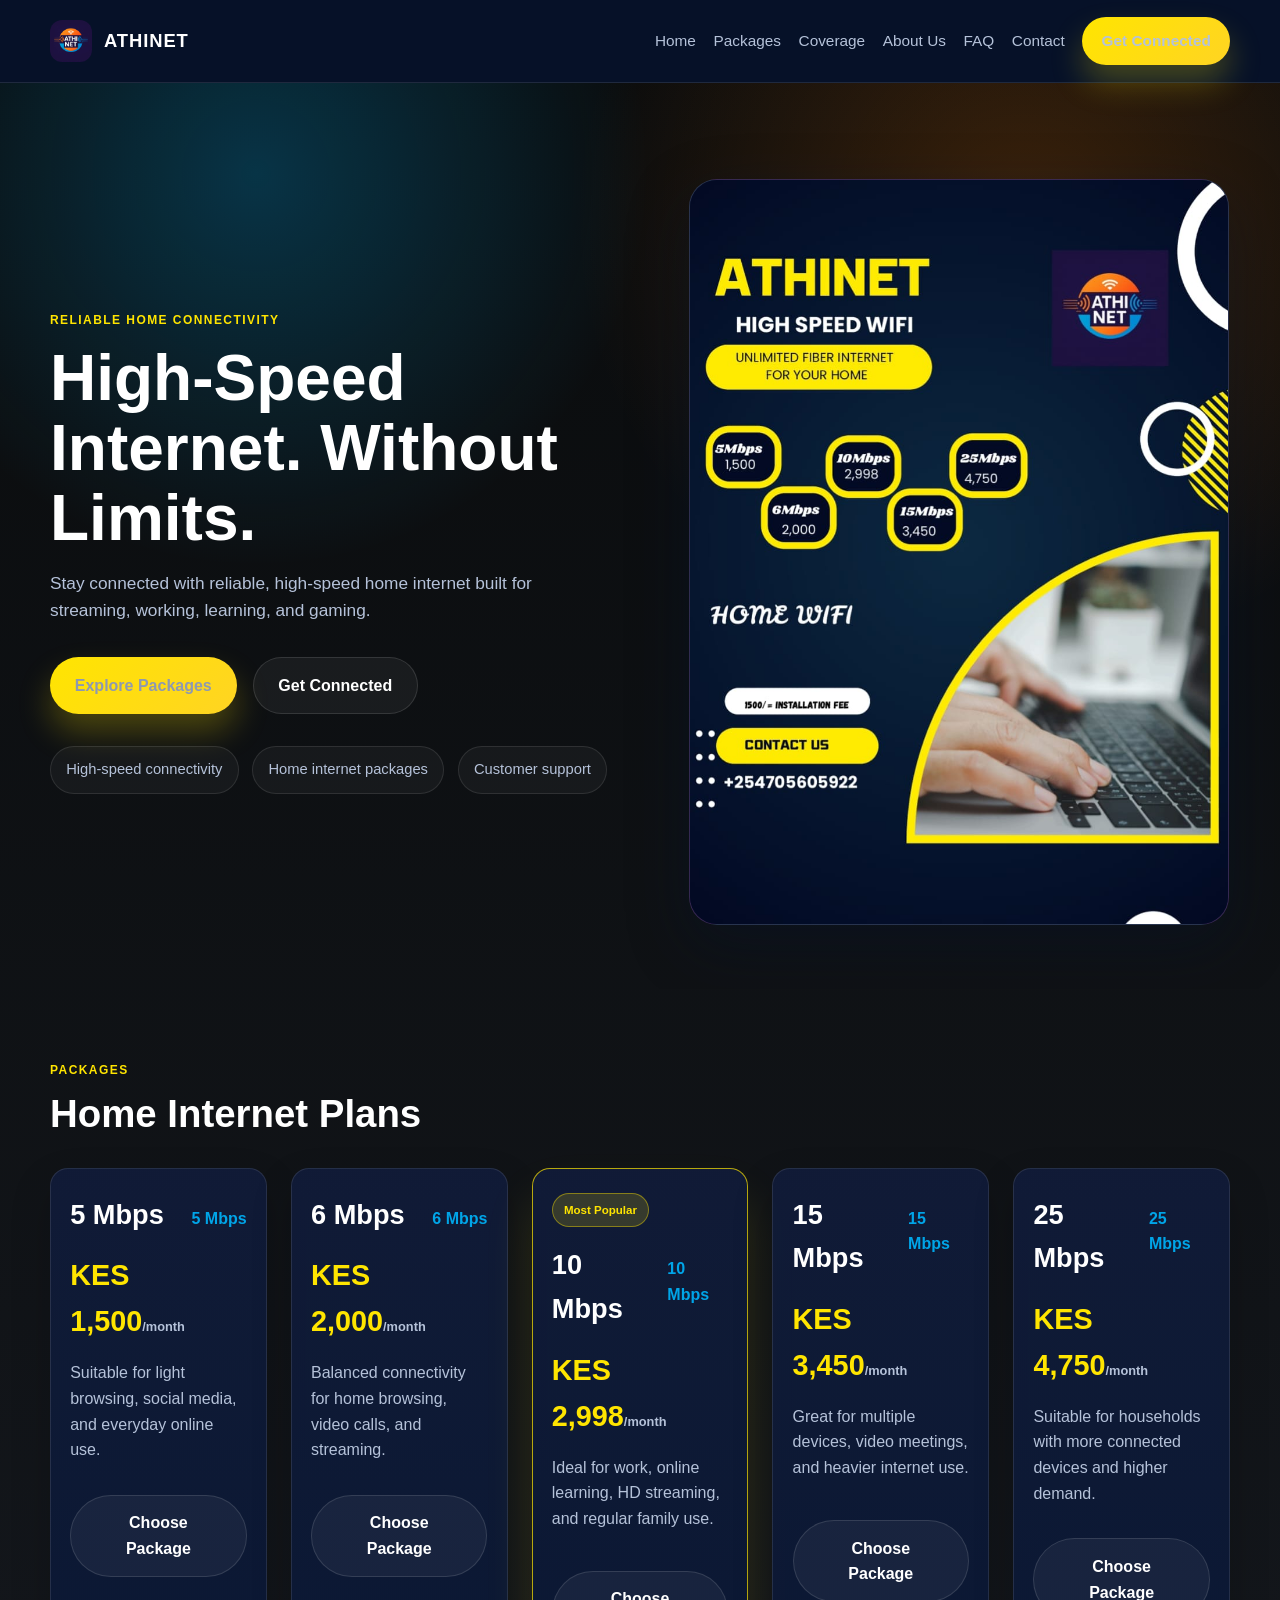
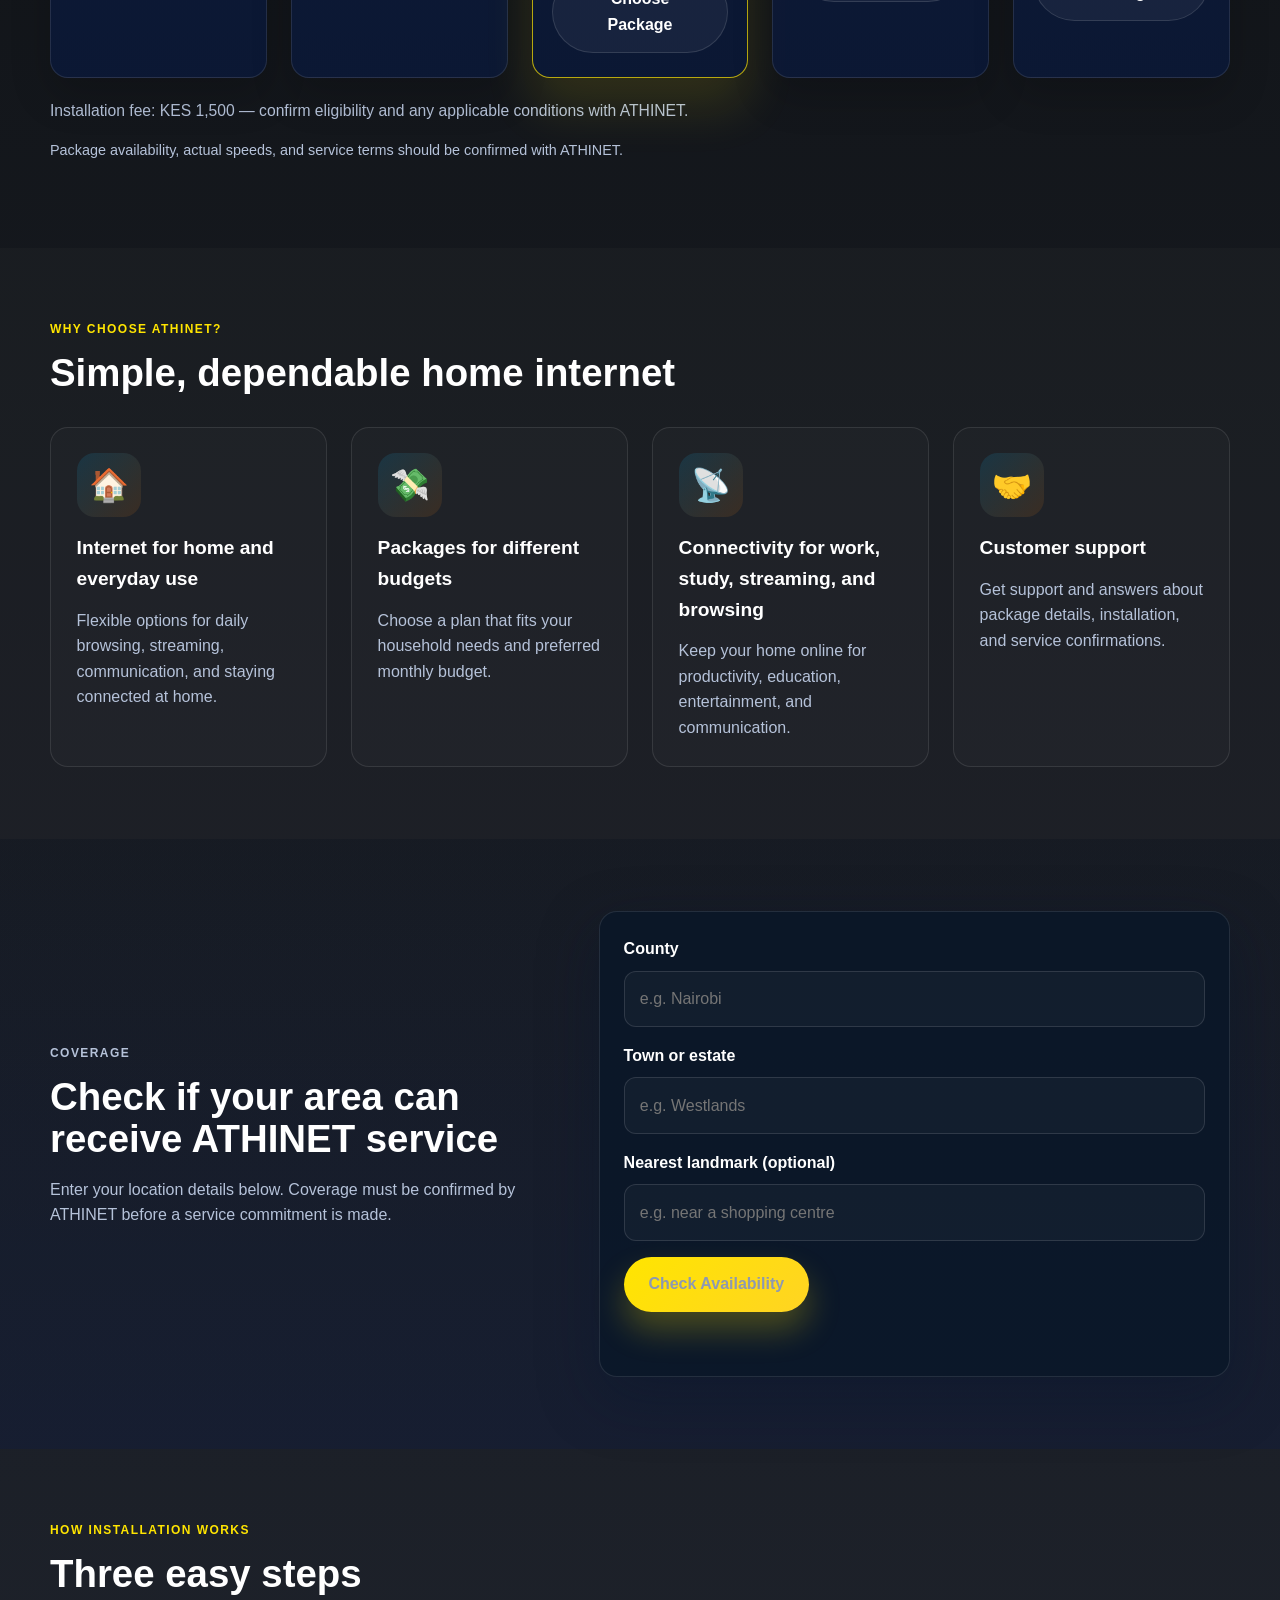
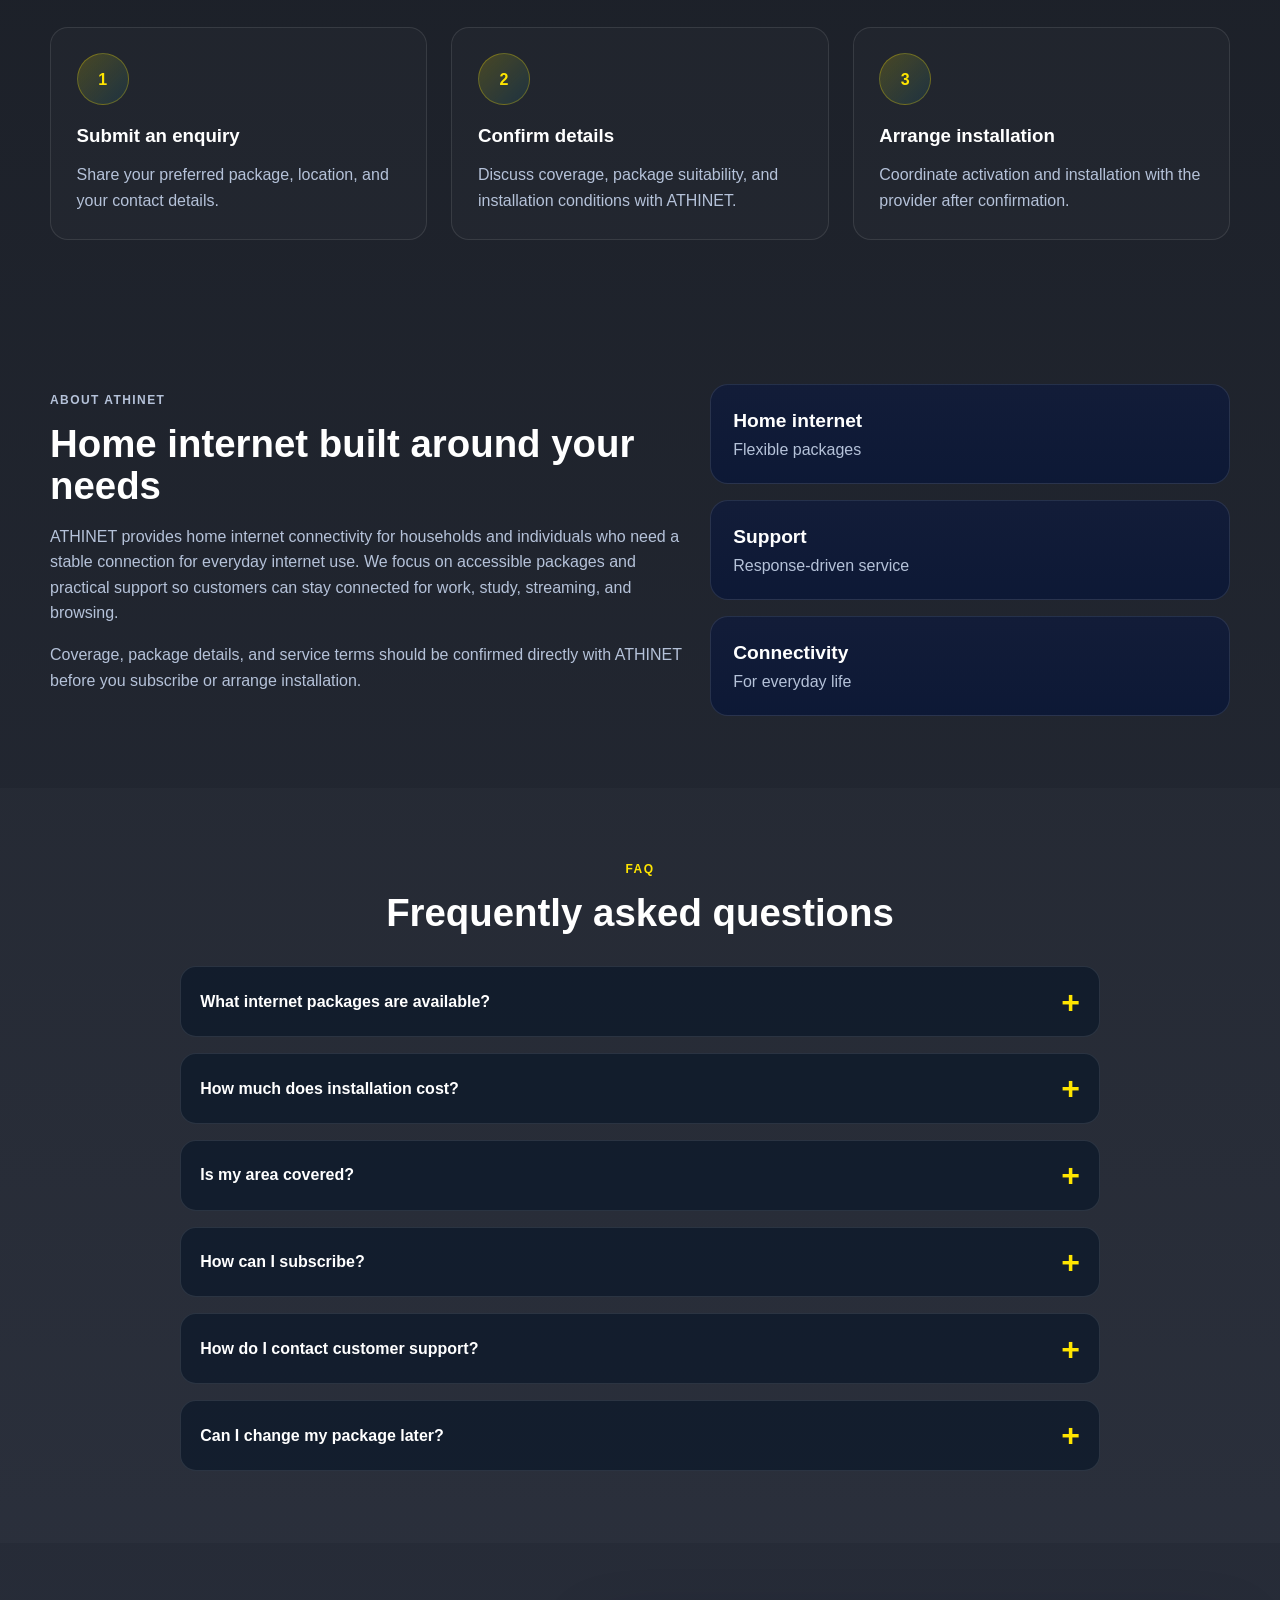
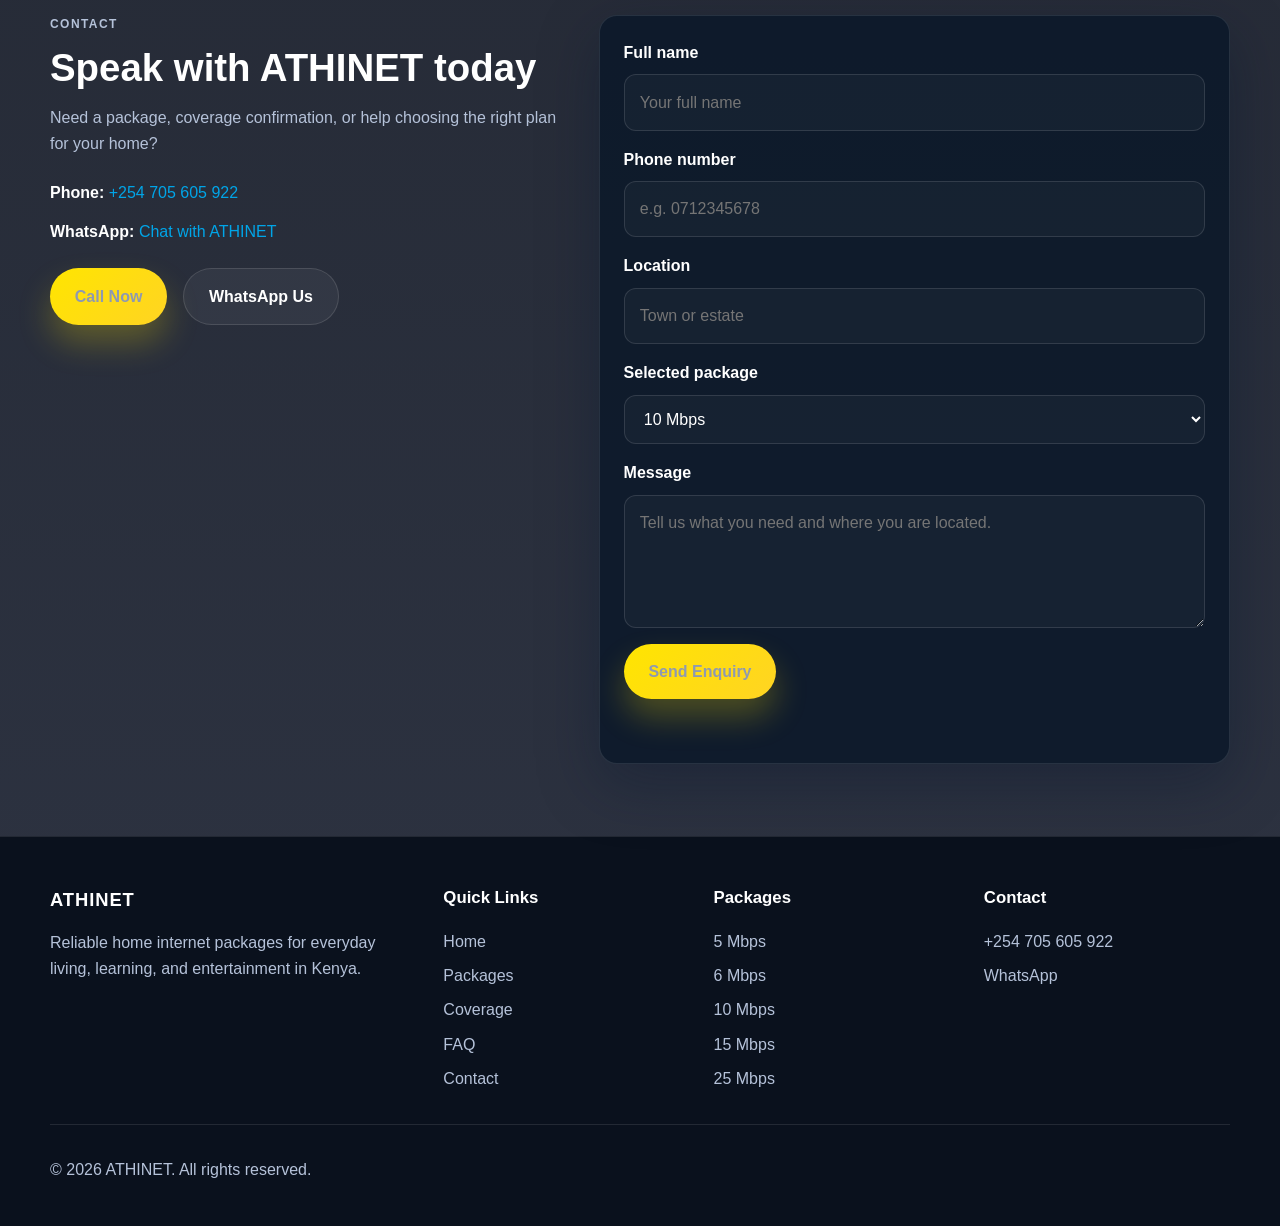
==== index.html @ 4cf87aa9 "Build ATHINET business website" ====
<!DOCTYPE html>
<html lang="en">
  <head>
    <meta charset="UTF-8" />
    <meta name="viewport" content="width=device-width, initial-scale=1.0" />
    <title>ATHINET | High-Speed Home Internet in Kenya</title>
    <meta
      name="description"
      content="ATHINET offers home internet packages in Kenya, including fast fiber and Wi‑Fi solutions for everyday browsing, work, study, streaming, and gaming."
    />
    <meta property="og:title" content="ATHINET | High-Speed Home Internet in Kenya" />
    <meta
      property="og:description"
      content="Reliable home internet packages for work, study, streaming, and everyday online life in Kenya."
    />
    <meta property="og:type" content="website" />
    <meta property="og:image" content="assets/images/athinet-advertisement.jpg" />
    <meta property="og:url" content="https://www.yourdomain.example/" />
    <link rel="icon" type="image/png" href="assets\images\Athinet.logo.jpeg" />
    <link rel="stylesheet" href="css/style.css" />
  </head>
  <body>
    <header class="site-header">
      <div class="container nav-wrapper">
        <a class="brand" href="#top" aria-label="ATHINET home">
          <img
            src="assets\images\Athinet.logo.jpeg"
            alt="ATHINET logo"
            onerror="this.style.display='none'; this.nextElementSibling.style.display='inline-block';"
          />
          <span class="brand-wordmark">ATHINET</span>
        </a>

        <button class="nav-toggle" aria-expanded="false" aria-controls="mainNav" aria-label="Open navigation menu">
          <span></span>
          <span></span>
          <span></span>
        </button>

        <nav class="main-nav" id="mainNav" aria-label="Primary navigation">
          <a href="#top">Home</a>
          <a href="#packages">Packages</a>
          <a href="#coverage">Coverage</a>
          <a href="#about">About Us</a>
          <a href="#faq">FAQ</a>
          <a href="#contact">Contact</a>
          <a class="btn btn-primary nav-cta" href="#contact">Get Connected</a>
        </nav>
      </div>
    </header>

    <main id="top">
      <section class="hero">
        <div class="container hero-grid">
          <div class="hero-copy">
            <p class="eyebrow">Reliable home connectivity</p>
            <h1>High-Speed Internet. Without Limits.</h1>
            <p class="lead">
              Stay connected with reliable, high-speed home internet built for streaming, working,
              learning, and gaming.
            </p>

            <div class="cta-row">
              <a class="btn btn-primary" href="#packages">Explore Packages</a>
              <a class="btn btn-secondary" href="#contact">Get Connected</a>
            </div>

            <ul class="hero-badges" aria-label="ATHINET benefits">
              <li>High-speed connectivity</li>
              <li>Home internet packages</li>
              <li>Customer support</li>
            </ul>
          </div>

          <div class="hero-media" aria-label="ATHINET package promotion">
            <div class="hero-visual-card">
              <img
                src="assets\images\Athinet.advert.jpeg"
                alt="ATHINET home internet promotion and package details"
                onerror="this.style.display='none'; this.parentElement.classList.add('fallback-visual');"
              />
              <div class="visual-fallback">
                <span class="mini-label">Home Internet</span>
                <h2>Affordable packages</h2>
                <div class="mini-rates">
                  <span>5 Mbps</span>
                  <span>10 Mbps</span>
                  <span>25 Mbps</span>
                </div>
              </div>
            </div>
          </div>
        </div>
      </section>

      <section class="packages" id="packages">
        <div class="container">
          <div class="section-heading">
            <p class="eyebrow">Packages</p>
            <h2>Home Internet Plans</h2>
          </div>

          <div class="package-grid" aria-label="Athinet package pricing table">
            <article class="package-card" data-package="5 Mbps" data-price="KES 1,500">
              <div class="package-top">
                <h3>5 Mbps</h3>
                <span class="speed">5 Mbps</span>
              </div>
              <div class="price">KES 1,500<span>/month</span></div>
              <p>Suitable for light browsing, social media, and everyday online use.</p>
              <button type="button" class="btn btn-package" data-package="5 Mbps" data-price="KES 1,500">Choose Package</button>
            </article>

            <article class="package-card" data-package="6 Mbps" data-price="KES 2,000">
              <div class="package-top">
                <h3>6 Mbps</h3>
                <span class="speed">6 Mbps</span>
              </div>
              <div class="price">KES 2,000<span>/month</span></div>
              <p>Balanced connectivity for home browsing, video calls, and streaming.</p>
              <button type="button" class="btn btn-package" data-package="6 Mbps" data-price="KES 2,000">Choose Package</button>
            </article>

            <article class="package-card featured" data-package="10 Mbps" data-price="KES 2,998">
              <div class="badge">Most Popular</div>
              <div class="package-top">
                <h3>10 Mbps</h3>
                <span class="speed">10 Mbps</span>
              </div>
              <div class="price">KES 2,998<span>/month</span></div>
              <p>Ideal for work, online learning, HD streaming, and regular family use.</p>
              <button type="button" class="btn btn-package" data-package="10 Mbps" data-price="KES 2,998">Choose Package</button>
            </article>

            <article class="package-card" data-package="15 Mbps" data-price="KES 3,450">
              <div class="package-top">
                <h3>15 Mbps</h3>
                <span class="speed">15 Mbps</span>
              </div>
              <div class="price">KES 3,450<span>/month</span></div>
              <p>Great for multiple devices, video meetings, and heavier internet use.</p>
              <button type="button" class="btn btn-package" data-package="15 Mbps" data-price="KES 3,450">Choose Package</button>
            </article>

            <article class="package-card" data-package="25 Mbps" data-price="KES 4,750">
              <div class="package-top">
                <h3>25 Mbps</h3>
                <span class="speed">25 Mbps</span>
              </div>
              <div class="price">KES 4,750<span>/month</span></div>
              <p>Suitable for households with more connected devices and higher demand.</p>
              <button type="button" class="btn btn-package" data-package="25 Mbps" data-price="KES 4,750">Choose Package</button>
            </article>
          </div>

          <p class="package-note">
            Installation fee: KES 1,500 — confirm eligibility and any applicable conditions with ATHINET.
          </p>
          <p class="package-note subtle">
            Package availability, actual speeds, and service terms should be confirmed with ATHINET.
          </p>
        </div>
      </section>

      <section class="features">
        <div class="container">
          <div class="section-heading">
            <p class="eyebrow">Why choose ATHINET?</p>
            <h2>Simple, dependable home internet</h2>
          </div>

          <div class="feature-grid">
            <article class="feature-card">
              <div class="feature-icon" aria-hidden="true">🏠</div>
              <h3>Internet for home and everyday use</h3>
              <p>Flexible options for daily browsing, streaming, communication, and staying connected at home.</p>
            </article>

            <article class="feature-card">
              <div class="feature-icon" aria-hidden="true">💸</div>
              <h3>Packages for different budgets</h3>
              <p>Choose a plan that fits your household needs and preferred monthly budget.</p>
            </article>

            <article class="feature-card">
              <div class="feature-icon" aria-hidden="true">📡</div>
              <h3>Connectivity for work, study, streaming, and browsing</h3>
              <p>Keep your home online for productivity, education, entertainment, and communication.</p>
            </article>

            <article class="feature-card">
              <div class="feature-icon" aria-hidden="true">🤝</div>
              <h3>Customer support</h3>
              <p>Get support and answers about package details, installation, and service confirmations.</p>
            </article>
          </div>
        </div>
      </section>

      <section class="coverage" id="coverage">
        <div class="container coverage-grid">
          <div class="coverage-copy">
            <p class="eyebrow">Coverage</p>
            <h2>Check if your area can receive ATHINET service</h2>
            <p>
              Enter your location details below. Coverage must be confirmed by ATHINET before a service
              commitment is made.
            </p>
          </div>

          <form id="coverageForm" class="coverage-form" novalidate>
            <div class="form-field">
              <label for="county">County</label>
              <input id="county" name="county" type="text" placeholder="e.g. Nairobi" required />
            </div>

            <div class="form-field">
              <label for="town">Town or estate</label>
              <input id="town" name="town" type="text" placeholder="e.g. Westlands" required />
            </div>

            <div class="form-field">
              <label for="landmark">Nearest landmark (optional)</label>
              <input id="landmark" name="landmark" type="text" placeholder="e.g. near a shopping centre" />
            </div>

            <button type="submit" class="btn btn-primary">Check Availability</button>
            <p class="form-status" id="coverageStatus" aria-live="polite"></p>
          </form>
        </div>
      </section>

      <section class="steps">
        <div class="container">
          <div class="section-heading">
            <p class="eyebrow">How installation works</p>
            <h2>Three easy steps</h2>
          </div>

          <div class="steps-grid">
            <div class="step-card">
              <span class="step-number">1</span>
              <h3>Submit an enquiry</h3>
              <p>Share your preferred package, location, and your contact details.</p>
            </div>
            <div class="step-card">
              <span class="step-number">2</span>
              <h3>Confirm details</h3>
              <p>Discuss coverage, package suitability, and installation conditions with ATHINET.</p>
            </div>
            <div class="step-card">
              <span class="step-number">3</span>
              <h3>Arrange installation</h3>
              <p>Coordinate activation and installation with the provider after confirmation.</p>
            </div>
          </div>
        </div>
      </section>

      <section class="about" id="about">
        <div class="container about-grid">
          <div class="about-copy">
            <p class="eyebrow">About ATHINET</p>
            <h2>Home internet built around your needs</h2>
            <p>
              ATHINET provides home internet connectivity for households and individuals who need a stable
              connection for everyday internet use. We focus on accessible packages and practical support
              so customers can stay connected for work, study, streaming, and browsing.
            </p>
            <p>
              Coverage, package details, and service terms should be confirmed directly with ATHINET before
              you subscribe or arrange installation.
            </p>
          </div>

          <div class="about-panel">
            <div class="mini-stat">
              <strong>Home internet</strong>
              <span>Flexible packages</span>
            </div>
            <div class="mini-stat">
              <strong>Support</strong>
              <span>Response-driven service</span>
            </div>
            <div class="mini-stat">
              <strong>Connectivity</strong>
              <span>For everyday life</span>
            </div>
          </div>
        </div>
      </section>

      <section class="faq" id="faq">
        <div class="container">
          <div class="section-heading center">
            <p class="eyebrow">FAQ</p>
            <h2>Frequently asked questions</h2>
          </div>

          <div class="faq-list" aria-label="ATHINET frequently asked questions">
            <div class="faq-item">
              <button class="faq-question" type="button" aria-expanded="false">
                <span>What internet packages are available?</span>
                <span class="faq-icon" aria-hidden="true">+</span>
              </button>
              <div class="faq-answer">
                <p>ATHINET currently advertises home internet plans including 5 Mbps, 6 Mbps, 10 Mbps, 15 Mbps, and 25 Mbps packages.</p>
              </div>
            </div>

            <div class="faq-item">
              <button class="faq-question" type="button" aria-expanded="false">
                <span>How much does installation cost?</span>
                <span class="faq-icon" aria-hidden="true">+</span>
              </button>
              <div class="faq-answer">
                <p>The current advertised installation fee is KES 1,500. Eligibility and any applicable conditions should be confirmed with ATHINET.</p>
              </div>
            </div>

            <div class="faq-item">
              <button class="faq-question" type="button" aria-expanded="false">
                <span>Is my area covered?</span>
                <span class="faq-icon" aria-hidden="true">+</span>
              </button>
              <div class="faq-answer">
                <p>Coverage depends on your location and service availability. Use the coverage form and confirm with ATHINET before subscribing.</p>
              </div>
            </div>

            <div class="faq-item">
              <button class="faq-question" type="button" aria-expanded="false">
                <span>How can I subscribe?</span>
                <span class="faq-icon" aria-hidden="true">+</span>
              </button>
              <div class="faq-answer">
                <p>Submit an enquiry through the contact form or WhatsApp, then confirm package and installation details with ATHINET.</p>
              </div>
            </div>

            <div class="faq-item">
              <button class="faq-question" type="button" aria-expanded="false">
                <span>How do I contact customer support?</span>
                <span class="faq-icon" aria-hidden="true">+</span>
              </button>
              <div class="faq-answer">
                <p>You can call or WhatsApp ATHINET on +254 705 605 922 for package and service enquiries.</p>
              </div>
            </div>

            <div class="faq-item">
              <button class="faq-question" type="button" aria-expanded="false">
                <span>Can I change my package later?</span>
                <span class="faq-icon" aria-hidden="true">+</span>
              </button>
              <div class="faq-answer">
                <p>Package change policies may vary. Please speak with ATHINET to confirm available options and service terms.</p>
              </div>
            </div>
          </div>
        </div>
      </section>

      <section class="contact" id="contact">
        <div class="container contact-grid">
          <div class="contact-info">
            <p class="eyebrow">Contact</p>
            <h2>Speak with ATHINET today</h2>
            <p>Need a package, coverage confirmation, or help choosing the right plan for your home?</p>

            <ul class="contact-list">
              <li><strong>Phone:</strong> <a href="tel:+254705605922">+254 705 605 922</a></li>
              <li><strong>WhatsApp:</strong> <a href="https://wa.me/254705605922" target="_blank" rel="noopener noreferrer">Chat with ATHINET</a></li>
            </ul>

            <div class="contact-actions">
              <a class="btn btn-primary" href="tel:+254705605922">Call Now</a>
              <a class="btn btn-secondary" href="https://wa.me/254705605922?text=Hello%20ATHINET%2C%20I%20would%20like%20to%20enquire%20about%20your%20internet%20packages." target="_blank" rel="noopener noreferrer">WhatsApp Us</a>
            </div>
          </div>

          <form id="contactForm" class="contact-form" novalidate>
            <div class="form-field">
              <label for="contactName">Full name</label>
              <input id="contactName" name="contactName" type="text" placeholder="Your full name" required />
            </div>

            <div class="form-field">
              <label for="contactPhone">Phone number</label>
              <input id="contactPhone" name="contactPhone" type="tel" placeholder="e.g. 0712345678" required />
            </div>

            <div class="form-field">
              <label for="contactLocation">Location</label>
              <input id="contactLocation" name="contactLocation" type="text" placeholder="Town or estate" required />
            </div>

            <div class="form-field">
              <label for="contactPackage">Selected package</label>
              <select id="contactPackage" name="contactPackage">
                <option value="5 Mbps">5 Mbps</option>
                <option value="6 Mbps">6 Mbps</option>
                <option value="10 Mbps" selected>10 Mbps</option>
                <option value="15 Mbps">15 Mbps</option>
                <option value="25 Mbps">25 Mbps</option>
              </select>
            </div>

            <div class="form-field">
              <label for="contactMessage">Message</label>
              <textarea id="contactMessage" name="contactMessage" rows="4" placeholder="Tell us what you need and where you are located." required></textarea>
            </div>

            <button type="submit" class="btn btn-primary">Send Enquiry</button>
            <p class="form-status" id="contactStatus" aria-live="polite"></p>
          </form>
        </div>
      </section>
    </main>

    <footer class="site-footer">
      <div class="container footer-grid">
        <div class="footer-brand">
          <a class="brand" href="#top" aria-label="ATHINET home">
            <img src="assets/images/athinet-logo.png" alt="ATHINET logo" onerror="this.style.display='none';" />
            <span class="brand-wordmark">ATHINET</span>
          </a>
          <p>Reliable home internet packages for everyday living, learning, and entertainment in Kenya.</p>
        </div>

        <div>
          <h3>Quick Links</h3>
          <ul>
            <li><a href="#top">Home</a></li>
            <li><a href="#packages">Packages</a></li>
            <li><a href="#coverage">Coverage</a></li>
            <li><a href="#faq">FAQ</a></li>
            <li><a href="#contact">Contact</a></li>
          </ul>
        </div>

        <div>
          <h3>Packages</h3>
          <ul>
            <li><a href="#packages">5 Mbps</a></li>
            <li><a href="#packages">6 Mbps</a></li>
            <li><a href="#packages">10 Mbps</a></li>
            <li><a href="#packages">15 Mbps</a></li>
            <li><a href="#packages">25 Mbps</a></li>
          </ul>
        </div>

        <div>
          <h3>Contact</h3>
          <ul>
            <li><a href="tel:+254705605922">+254 705 605 922</a></li>
            <li><a href="https://wa.me/254705605922" target="_blank" rel="noopener noreferrer">WhatsApp</a></li>
          </ul>
        </div>
      </div>

      <div class="container footer-bottom">
        <p>© <span id="year"></span> ATHINET. All rights reserved.</p>
      </div>
    </footer>

    <div class="modal-backdrop" id="packageModal" aria-hidden="true">
      <div class="modal" role="dialog" aria-modal="true" aria-labelledby="packageModalTitle">
        <button type="button" class="modal-close" aria-label="Close package enquiry">×</button>
        <h3 id="packageModalTitle">Confirm package enquiry</h3>
        <p>
          You are enquiring about <strong id="selectedPackageName">10 Mbps</strong> at
          <strong id="selectedPackagePrice">KES 2,998</strong>.
        </p>

        <form id="packageForm" novalidate>
          <div class="form-field">
            <label for="packageName">Full name</label>
            <input id="packageName" name="packageName" type="text" placeholder="Your full name" required />
          </div>

          <div class="form-field">
            <label for="packagePhone">Phone number</label>
            <input id="packagePhone" name="packagePhone" type="tel" placeholder="0712345678" required />
          </div>

          <div class="form-field">
            <label for="packageLocation">Location</label>
            <input id="packageLocation" name="packageLocation" type="text" placeholder="Town or estate" required />
          </div>

          <button type="submit" class="btn btn-primary">Send on WhatsApp</button>
          <p class="form-status" id="packageStatus" aria-live="polite"></p>
        </form>
      </div>
    </div>

    <script src="js/script.js"></script>
  </body>
</html>
---- css/style.css ----
:root {
  --navy: #8e99b1;
  --purple: #a099b0;
  --yellow: #ffe500;
  --orange: #ff7900;
  --cyan: #00a5e8;
  --white: #ffffff;
  --text: #e7edf9;
  --muted: #b5c2d9;
  --surface: #7b8394;
  --surface-alt: #b8bfca;
  --border: rgba(255, 255, 255, 0.1);
  --shadow: 0 20px 60px rgba(6, 19, 45, 0.35);
  --radius: 18px;
  --container: 1180px;
  --transition: 0.25s ease;
}

* {
  box-sizing: border-box;
}

html {
  scroll-behavior: smooth;
}

body {
  margin: 0;
  font-family: Inter, "Segoe UI", Roboto, Helvetica, Arial, sans-serif;
  background: linear-gradient(180deg,   #090b0c 0%, #2e3443 100%);
  color: var(--text);
  line-height: 1.6;
}

a {
  color: inherit;
  text-decoration: none;
}

img {
  max-width: 100%;
  display: block;
}

button,
input,
textarea,
select {
  font: inherit;
}

button {
  cursor: pointer;
}

.container {
  width: min(var(--container), calc(100% - 2rem));
  margin: 0 auto;
}

.site-header {
  position: sticky;
  top: 0;
  z-index: 20;
  background: rgba(6, 19, 45, 0.88);
  backdrop-filter: blur(12px);
  border-bottom: 1px solid var(--border);
}

.nav-wrapper {
  display: flex;
  align-items: center;
  justify-content: space-between;
  min-height: 82px;
  gap: 1.25rem;
}

.brand {
  display: inline-flex;
  align-items: center;
  gap: 12px;
  font-weight: 800;
  font-size: 1.15rem;
  letter-spacing: 0.05em;
}

.brand img {
  width: 42px;
  height: 42px;
  border-radius: 12px;
  object-fit: cover;
  background: rgba(255, 255, 255, 0.05);
}

.brand-wordmark {
  display: inline-block;
  color: var(--white);
}

.main-nav {
  display: flex;
  align-items: center;
  gap: 1.1rem;
}

.main-nav a {
  color: var(--muted);
  font-size: 0.96rem;
  transition: color var(--transition);
}

.main-nav a:hover,
.main-nav a:focus-visible {
  color: var(--white);
}

.nav-toggle {
  display: none;
  width: 48px;
  height: 48px;
  background: transparent;
  border: 1px solid var(--border);
  border-radius: 12px;
  padding: 10px 12px;
}

.nav-toggle span {
  display: block;
  width: 100%;
  height: 2px;
  background: var(--white);
  border-radius: 999px;
  margin: 6px 0;
  transition: transform var(--transition), opacity var(--transition);
}

.btn {
  display: inline-flex;
  align-items: center;
  justify-content: center;
  border: none;
  border-radius: 999px;
  padding: 0.92rem 1.55rem;
  font-weight: 700;
  transition: transform var(--transition), box-shadow var(--transition), filter var(--transition);
  text-align: center;
}

.btn:hover,
.btn:focus-visible {
  transform: translateY(-1px);
  filter: brightness(1.03);
}

.btn-primary {
  background: linear-gradient(135deg, var(--yellow), #ffd423);
  color: var(--navy);
  box-shadow: 0 18px 32px rgba(255, 229, 0, 0.25);
}

.btn-secondary {
  background: rgba(255, 255, 255, 0.05);
  color: var(--white);
  border: 1px solid rgba(255, 255, 255, 0.12);
}

.nav-cta {
  padding: 0.75rem 1.2rem;
}

.hero {
  position: relative;
  padding: 6rem 0 4rem;
  overflow: hidden;
}

.hero::before {
  content: "";
  position: absolute;
  inset: 0;
  background:
    radial-gradient(circle at 20% 10%, rgba(0, 165, 232, 0.26), transparent 30%),
    radial-gradient(circle at 80% 15%, rgba(255, 121, 0, 0.2), transparent 35%);
  pointer-events: none;
}

.hero-grid,
.coverage-grid,
.about-grid,
.contact-grid,
.footer-grid {
  position: relative;
  z-index: 1;
}

.hero-grid {
  display: grid;
  grid-template-columns: 1.05fr 0.95fr;
  align-items: center;
  gap: 2.5rem;
}

.eyebrow {
  margin: 0 0 0.8rem;
  text-transform: uppercase;
  letter-spacing: 0.12em;
  font-size: 0.75rem;
  font-weight: 700;
  color: var(--yellow);
}

.hero h1,
.section-heading h2,
.coverage-copy h2,
.about-copy h2,
.contact-info h2 {
  margin: 0;
  color: var(--white);
  line-height: 1.1;
}

.hero h1 {
  font-size: clamp(2.5rem, 5vw, 5rem);
  max-width: 620px;
}

.lead {
  margin-top: 1rem;
  max-width: 560px;
  font-size: 1.08rem;
  color: var(--muted);
}

.cta-row {
  display: flex;
  flex-wrap: wrap;
  gap: 1rem;
  margin-top: 2rem;
}

.hero-badges {
  list-style: none;
  padding: 0;
  margin: 2rem 0 0;
  display: flex;
  flex-wrap: wrap;
  gap: 0.85rem;
}

.hero-badges li {
  background: rgba(255, 255, 255, 0.04);
  border: 1px solid var(--border);
  border-radius: 999px;
  padding: 0.7rem 0.95rem;
  color: var(--muted);
  font-size: 0.92rem;
}

.hero-media {
  display: flex;
  justify-content: center;
}

.hero-visual-card {
  position: relative;
  width: min(100%, 540px);
  min-height: 430px;
  background: linear-gradient(180deg, rgba(17, 31, 64, 0.88), rgba(33, 16, 68, 0.88));
  border: 1px solid var(--border);
  border-radius: 28px;
  overflow: hidden;
  box-shadow: var(--shadow);
}

.hero-visual-card img {
  width: 100%;
  height: 100%;
  object-fit: cover;
}

.visual-fallback {
  display: none;
  position: absolute;
  inset: 0;
  background: linear-gradient(135deg, rgba(6, 19, 45, 0.1), rgba(0, 165, 232, 0.15));
  padding: 2rem;
  justify-content: flex-end;
  flex-direction: column;
}

.fallback-visual .visual-fallback {
  display: flex;
}

.mini-label {
  display: inline-flex;
  width: fit-content;
  border-radius: 999px;
  background: rgba(255, 229, 0, 0.16);
  border: 1px solid rgba(255, 229, 0, 0.28);
  color: var(--yellow);
  padding: 0.42rem 0.7rem;
  letter-spacing: 0.08em;
  text-transform: uppercase;
  font-size: 0.7rem;
  font-weight: 700;
}

.visual-fallback h2 {
  margin: 0.6rem 0 1rem;
  font-size: clamp(1.8rem, 3vw, 3rem);
}

.mini-rates {
  display: flex;
  flex-wrap: wrap;
  gap: 0.65rem;
}

.mini-rates span {
  display: inline-flex;
  background: rgba(255, 255, 255, 0.08);
  border: 1px solid rgba(255, 255, 255, 0.1);
  padding: 0.5rem 0.75rem;
  border-radius: 999px;
}

section {
  padding: 4.5rem 0;
}

.section-heading {
  margin-bottom: 2rem;
}

.section-heading.center {
  text-align: center;
}

.section-heading h2,
.coverage-copy h2,
.about-copy h2,
.contact-info h2 {
  font-size: clamp(2rem, 3vw, 3rem);
}

.package-grid,
.feature-grid,
.steps-grid,
.footer-grid {
  display: grid;
  gap: 1.5rem;
}

.package-grid {
  grid-template-columns: repeat(5, minmax(180px, 1fr));
}

.package-card {
  position: relative;
  background: linear-gradient(180deg, rgba(17, 28, 58, 0.9), rgba(11, 24, 55, 0.9));
  border: 1px solid var(--border);
  border-radius: var(--radius);
  padding: 1.5rem 1.2rem;
  box-shadow: 0 18px 40px rgba(0, 0, 0, 0.18);
  transition: transform var(--transition), border-color var(--transition), box-shadow var(--transition);
}

.package-card:hover,
.package-card:focus-within {
  transform: translateY(-4px);
  border-color: rgba(255, 229, 0, 0.4);
}

.package-card.featured {
  border-color: rgba(255, 229, 0, 0.7);
  box-shadow: 0 30px 50px rgba(255, 229, 0, 0.12);
}

.badge {
  display: inline-flex;
  align-items: center;
  padding: 0.45rem 0.7rem;
  border-radius: 999px;
  background: rgba(255, 229, 0, 0.16);
  border: 1px solid rgba(255, 229, 0, 0.4);
  color: var(--yellow);
  font-size: 0.72rem;
  font-weight: 700;
  margin-bottom: 1rem;
}

.package-top {
  display: flex;
  align-items: baseline;
  justify-content: space-between;
  gap: 0.75rem;
}

.package-card h3 {
  margin: 0;
  font-size: 1.7rem;
  color: var(--white);
}

.speed {
  color: var(--cyan);
  font-weight: 700;
}

.price {
  font-size: clamp(1.8rem, 2vw, 2.2rem);
  font-weight: 800;
  color: var(--yellow);
  margin: 1rem 0 0.75rem;
}

.price span {
  font-size: 0.8rem;
  font-weight: 600;
  color: var(--muted);
}

.package-card p {
  color: var(--muted);
  min-height: 84px;
}

.btn-package {
  width: 100%;
  background: rgba(255, 255, 255, 0.05);
  color: var(--white);
  border: 1px solid rgba(255, 255, 255, 0.12);
  margin-top: 1rem;
}

.package-note {
  margin-top: 1.25rem;
  color: var(--muted);
  font-size: 0.98rem;
}

.package-note.subtle {
  margin-top: 0.6rem;
  font-size: 0.9rem;
}

.features {
  background: rgba(255, 255, 255, 0.02);
}

.feature-grid {
  grid-template-columns: repeat(4, minmax(220px, 1fr));
}

.feature-card {
  background: rgba(255, 255, 255, 0.02);
  border: 1px solid var(--border);
  border-radius: var(--radius);
  padding: 1.6rem;
  transition: border-color var(--transition), transform var(--transition);
}

.feature-card:hover {
  transform: translateY(-4px);
  border-color: rgba(0, 165, 232, 0.46);
}

.feature-icon {
  width: 64px;
  height: 64px;
  display: grid;
  place-items: center;
  border-radius: 18px;
  background: linear-gradient(135deg, rgba(0, 165, 232, 0.15), rgba(255, 121, 0, 0.12));
  font-size: 2rem;
  margin-bottom: 1rem;
}

.feature-card h3 {
  margin: 0 0 0.8rem;
  font-size: 1.2rem;
  color: var(--white);
}

.feature-card p {
  margin: 0;
  color: var(--muted);
}

.coverage {
  background: linear-gradient(180deg, rgba(6, 19, 45, 0.08), rgba(17, 28, 58, 0.5));
}

.coverage-grid {
  display: grid;
  grid-template-columns: 0.9fr 1.1fr;
  align-items: center;
  gap: 2rem;
}

.coverage-copy p {
  color: var(--muted);
  max-width: 550px;
}

.coverage-form,
.contact-form,
.modal form {
  background: rgba(9, 23, 41, 0.8);
  border: 1px solid var(--border);
  border-radius: var(--radius);
  padding: 1.5rem;
  box-shadow: var(--shadow);
}

.form-field {
  display: grid;
  gap: 0.55rem;
  margin-bottom: 1rem;
}

.form-field label {
  font-weight: 600;
  color: var(--white);
}

.form-field input,
.form-field textarea,
.form-field select {
  width: 100%;
  border: 1px solid rgba(255, 255, 255, 0.12);
  border-radius: 12px;
  background: rgba(255, 255, 255, 0.03);
  color: var(--white);
  padding: 0.9rem 0.95rem;
  transition: border-color var(--transition), box-shadow var(--transition);
}

.form-field textarea {
  resize: vertical;
  min-height: 120px;
}

.form-field input:focus,
.form-field textarea:focus,
.form-field select:focus {
  outline: none;
  border-color: rgba(255, 229, 0, 0.8);
  box-shadow: 0 0 0 4px rgba(255, 229, 0, 0.12);
}

.form-status {
  min-height: 24px;
  margin: 1rem 0 0;
  font-size: 0.96rem;
  color: var(--muted);
}

.form-status.error {
  color: #ff8f8f;
}

.form-status.success {
  color: #7ee2b8;
}

.steps-grid {
  grid-template-columns: repeat(3, minmax(0, 1fr));
}

.step-card {
  background: rgba(255, 255, 255, 0.02);
  border: 1px solid var(--border);
  border-radius: var(--radius);
  padding: 1.6rem;
}

.step-number {
  display: inline-flex;
  width: 52px;
  height: 52px;
  align-items: center;
  justify-content: center;
  border-radius: 50%;
  background: linear-gradient(135deg, rgba(255, 229, 0, 0.18), rgba(0, 165, 232, 0.1));
  border: 1px solid rgba(255, 229, 0, 0.28);
  color: var(--yellow);
  font-weight: 800;
  margin-bottom: 1rem;
}

.step-card h3 {
  margin: 0 0 0.7rem;
  color: var(--white);
}

.step-card p {
  margin: 0;
  color: var(--muted);
}

.about-grid {
  display: grid;
  grid-template-columns: 1.1fr 0.9fr;
  gap: 1.5rem;
  align-items: center;
}

.about-copy p {
  color: var(--muted);
}

.about-panel {
  display: grid;
  gap: 1rem;
}

.mini-stat {
  background: linear-gradient(180deg, rgba(17, 28, 58, 0.9), rgba(11, 24, 55, 0.9));
  border: 1px solid var(--border);
  border-radius: var(--radius);
  padding: 1.3rem 1.4rem;
}

.mini-stat strong {
  display: block;
  font-size: 1.2rem;
  color: var(--white);
}

.mini-stat span {
  color: var(--muted);
}

.faq {
  background: rgba(255, 255, 255, 0.02);
}

.faq-list {
  max-width: 920px;
  margin: 0 auto;
  display: grid;
  gap: 1rem;
}

.faq-item {
  border: 1px solid var(--border);
  border-radius: 16px;
  background: rgba(9, 23, 41, 0.68);
  overflow: hidden;
}

.faq-question {
  width: 100%;
  display: flex;
  justify-content: space-between;
  align-items: center;
  gap: 1rem;
  background: transparent;
  border: none;
  color: var(--white);
  font-weight: 700;
  padding: 1.15rem 1.2rem;
  text-align: left;
}

.faq-question span:first-child {
  flex: 1;
}

.faq-icon {
  font-size: 2rem;
  color: var(--yellow);
  line-height: 1;
}

.faq-answer {
  max-height: 0;
  overflow: hidden;
  transition: max-height 0.3s ease;
}

.faq-answer p {
  margin: 0;
  padding: 0 1.2rem 1.2rem;
  color: var(--muted);
}

.faq-item.is-open .faq-answer {
  max-height: 220px;
}

.faq-item.is-open .faq-icon {
  transform: rotate(45deg);
}

.contact-grid {
  display: grid;
  grid-template-columns: 0.9fr 1.1fr;
  gap: 2rem;
  align-items: start;
}

.contact-info p {
  color: var(--muted);
}

.contact-list {
  list-style: none;
  padding: 0;
  margin: 1.5rem 0;
  display: grid;
  gap: 0.8rem;
  color: var(--white);
}

.contact-list a {
  color: var(--cyan);
}

.contact-actions {
  display: flex;
  flex-wrap: wrap;
  gap: 1rem;
}

.site-footer {
  border-top: 1px solid var(--border);
  background: rgba(5, 12, 24, 0.86);
  padding: 3rem 0 1.75rem;
}

.footer-grid {
  grid-template-columns: 1.2fr 0.8fr 0.8fr 0.8fr;
  gap: 1.5rem;
  align-items: start;
}

.footer-brand p,
.site-footer li,
.site-footer a,
.site-footer p {
  color: var(--muted);
}

.site-footer h3 {
  margin-top: 0;
  color: var(--white);
  font-size: 1.05rem;
}

.site-footer ul {
  list-style: none;
  padding: 0;
  margin: 0;
  display: grid;
  gap: 0.55rem;
}

.footer-bottom {
  margin-top: 2rem;
  border-top: 1px solid var(--border);
  padding-top: 1rem;
}

.modal-backdrop {
  position: fixed;
  inset: 0;
  display: flex;
  align-items: center;
  justify-content: center;
  padding: 1rem;
  background: rgba(2, 6, 12, 0.75);
  opacity: 0;
  visibility: hidden;
  pointer-events: none;
  transition: opacity var(--transition), visibility var(--transition);
  z-index: 100;
}

.modal-backdrop.is-open {
  opacity: 1;
  visibility: visible;
  pointer-events: auto;
}

.modal {
  position: relative;
  width: min(100%, 540px);
  background: linear-gradient(180deg, #0c1a35, #0b1028);
  border: 1px solid var(--border);
  border-radius: 24px;
  box-shadow: var(--shadow);
  padding: 1.5rem;
}

.modal h3 {
  margin-top: 0;
  color: var(--white);
}

.modal p {
  color: var(--muted);
}

.modal-close {
  position: absolute;
  right: 1rem;
  top: 1rem;
  width: 36px;
  height: 36px;
  border: 1px solid var(--border);
  border-radius: 50%;
  background: transparent;
  color: var(--white);
  font-size: 1.5rem;
  line-height: 1;
}

@media (max-width: 980px) {
  .package-grid {
    grid-template-columns: repeat(2, minmax(200px, 1fr));
  }

  .feature-grid {
    grid-template-columns: repeat(2, minmax(220px, 1fr));
  }

  .hero-grid,
  .coverage-grid,
  .about-grid,
  .contact-grid,
  .footer-grid {
    grid-template-columns: 1fr;
  }

  .nav-toggle {
    display: block;
  }

  .main-nav {
    position: absolute;
    top: calc(100% + 0.6rem);
    left: 1rem;
    right: 1rem;
    display: none;
    flex-direction: column;
    align-items: flex-start;
    background: rgba(8, 19, 38, 0.96);
    border: 1px solid var(--border);
    border-radius: 16px;
    padding: 1rem;
    box-shadow: var(--shadow);
  }

  .main-nav.is-open {
    display: flex;
  }

  .main-nav a {
    width: 100%;
  }

  .nav-cta {
    width: 100%;
  }
}

@media (max-width: 640px) {
  .hero {
    padding-top: 4.5rem;
  }

  .cta-row,
  .contact-actions {
    flex-direction: column;
  }

  .cta-row .btn,
  .contact-actions .btn {
    width: 100%;
  }

  .package-grid,
  .feature-grid,
  .steps-grid {
    grid-template-columns: 1fr;
  }

  .package-card p {
    min-height: auto;
  }
}

@media (prefers-reduced-motion: reduce) {
  html {
    scroll-behavior: auto;
  }

  *, *::before, *::after {
    animation: none !important;
    transition: none !important;
  }
}
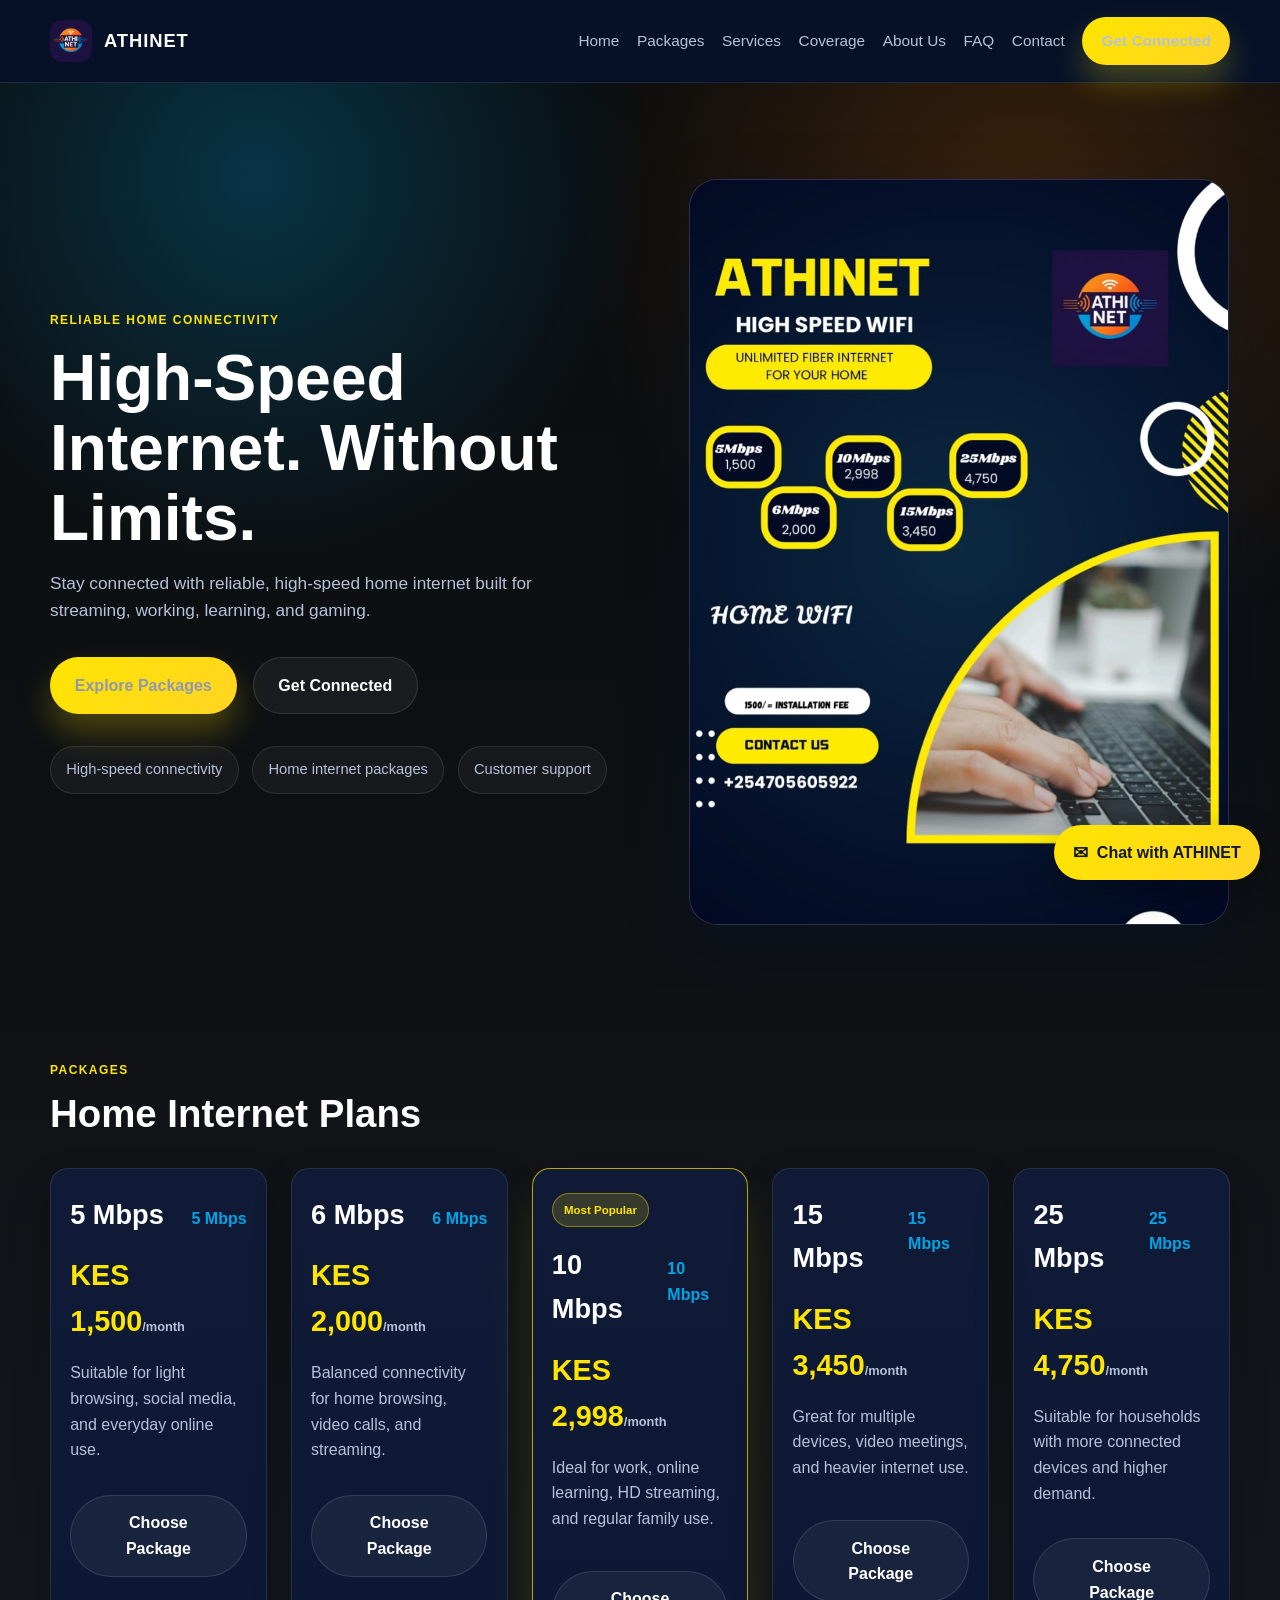
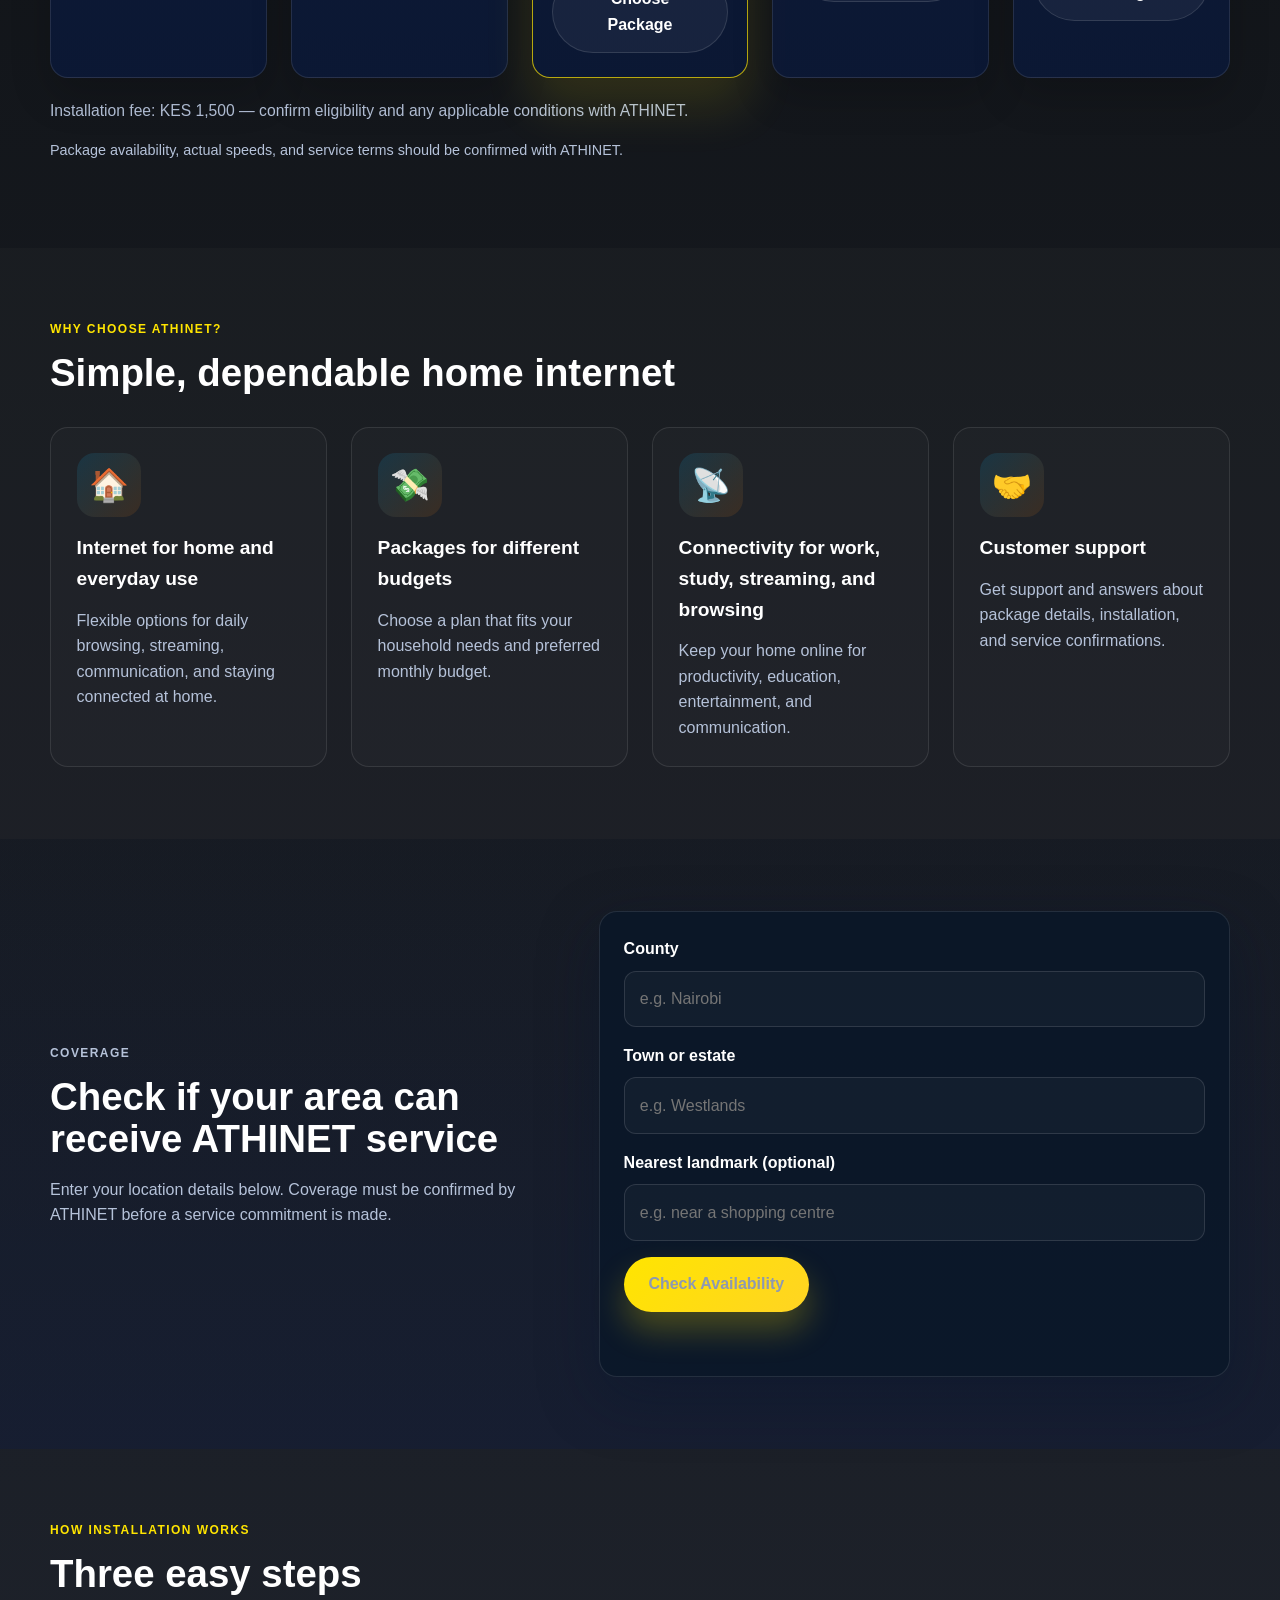
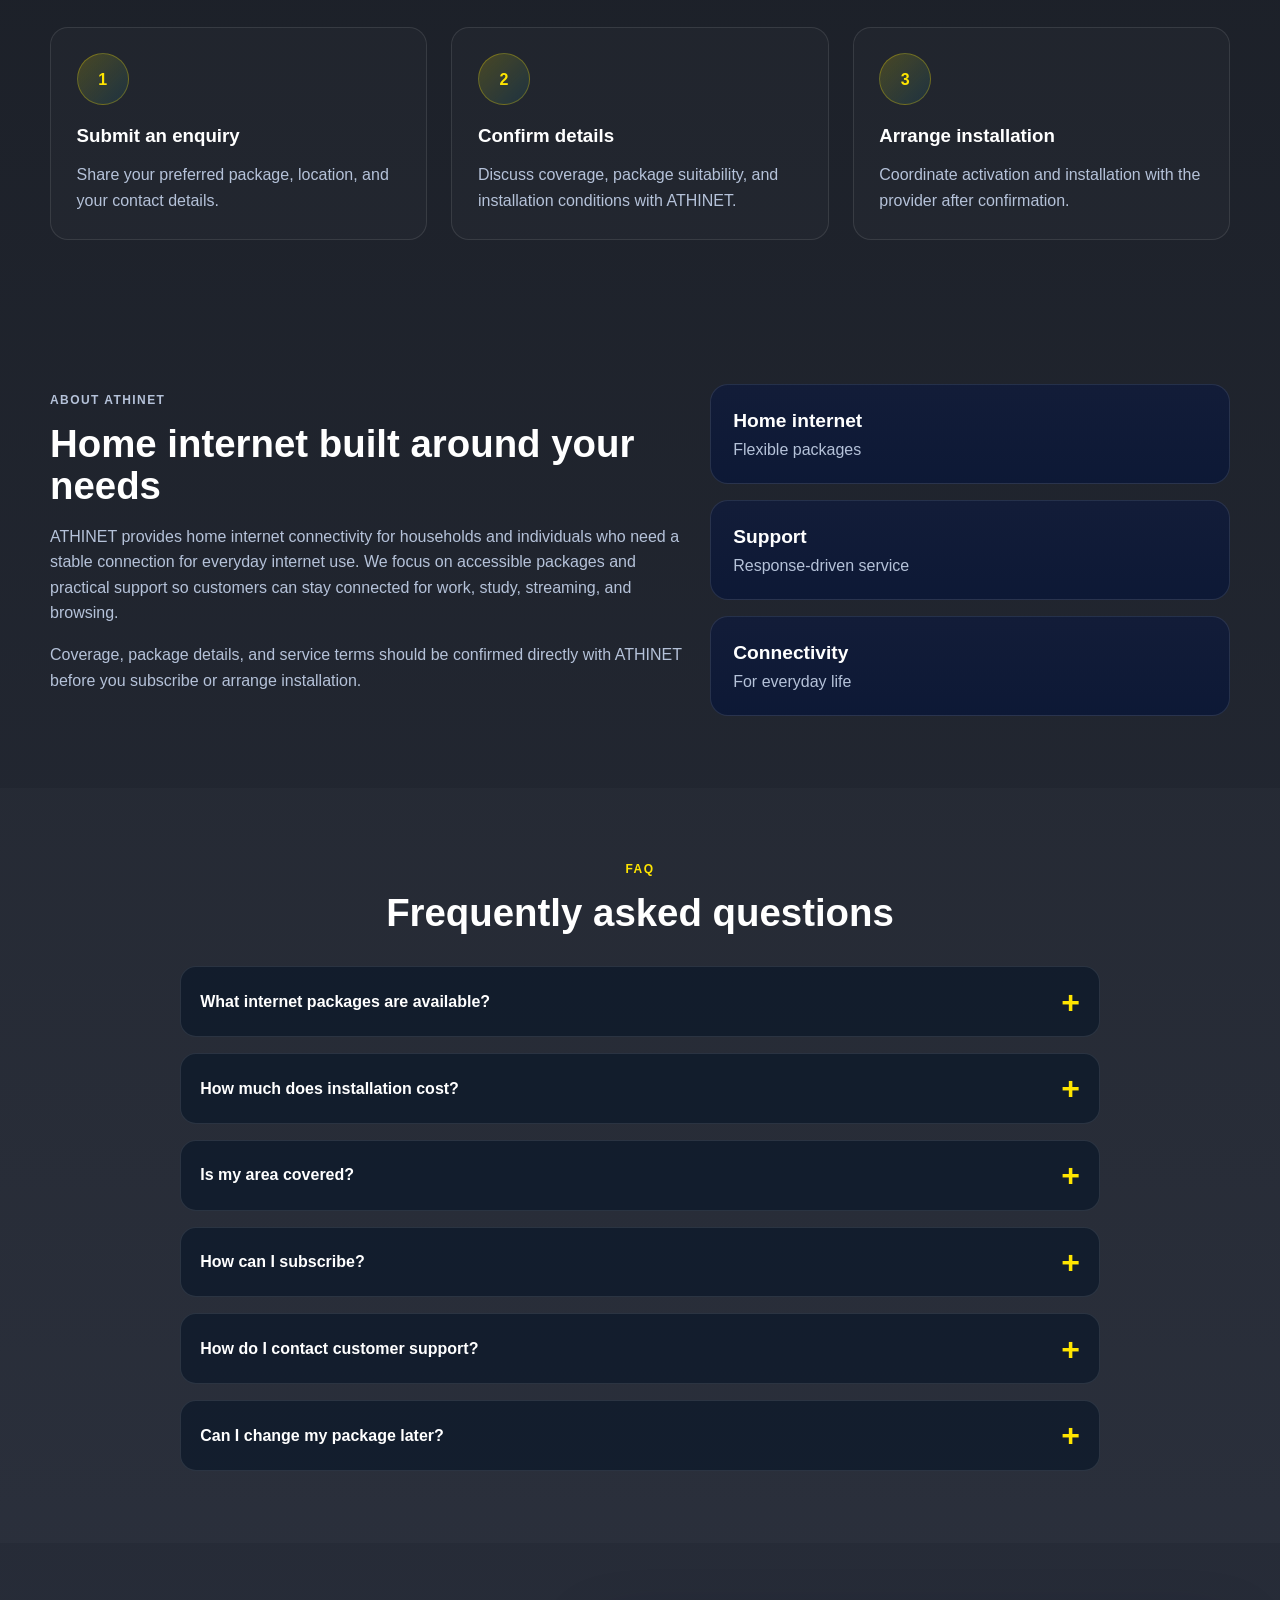
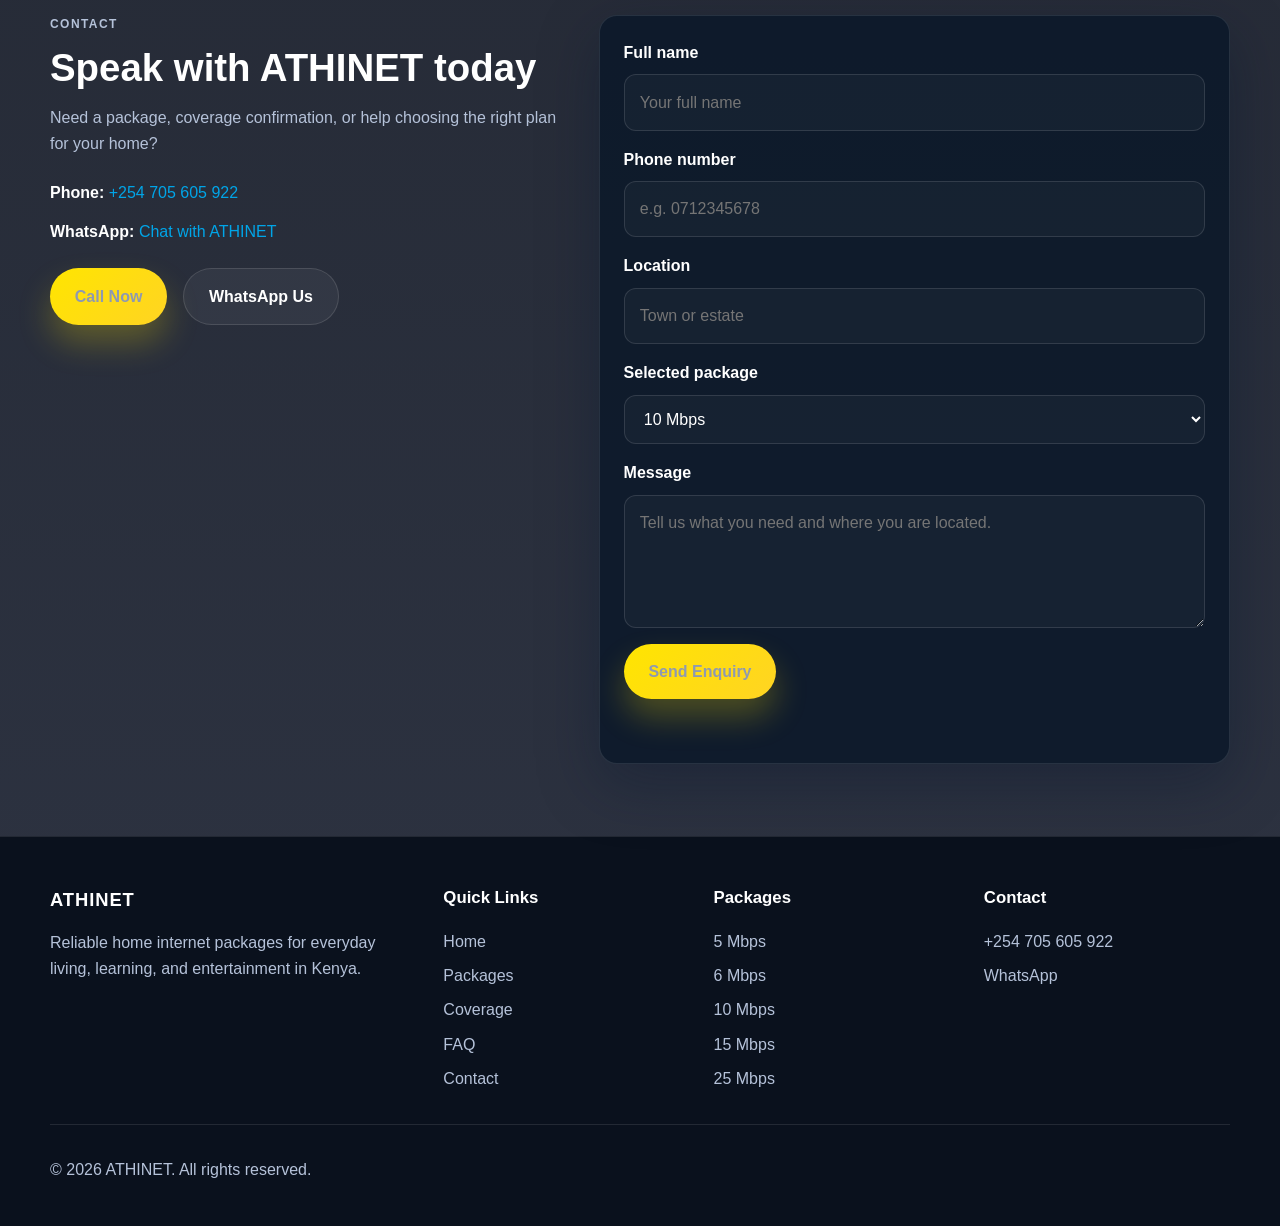
==== commit 2281d53f: "add proffessional chat bot and service page" ====
--- a/index.html
+++ b/index.html
@@ -14,8 +14,8 @@
       content="Reliable home internet packages for work, study, streaming, and everyday online life in Kenya."
     />
     <meta property="og:type" content="website" />
-    <meta property="og:image" content="assets/images/athinet-advertisement.jpg" />
-    <meta property="og:url" content="https://www.yourdomain.example/" />
+    <meta property="og:image" content="assets/images/Athinet.advert.jpeg" />
+    <meta property="og:url" content="https://athinet.co.ke/" />
     <link rel="icon" type="image/png" href="assets\images\Athinet.logo.jpeg" />
     <link rel="stylesheet" href="css/style.css" />
   </head>
@@ -40,6 +40,7 @@
         <nav class="main-nav" id="mainNav" aria-label="Primary navigation">
           <a href="#top">Home</a>
           <a href="#packages">Packages</a>
+          <a href="services.html">Services</a>
           <a href="#coverage">Coverage</a>
           <a href="#about">About Us</a>
           <a href="#faq">FAQ</a>
@@ -495,6 +496,41 @@
       </div>
     </div>
 
+    <div class="chat-widget">
+      <section class="chat-panel" id="chatPanel" role="dialog" aria-labelledby="chatTitle" aria-hidden="true">
+        <header class="chat-header">
+          <div>
+            <h2 id="chatTitle">ATHINET AI Assistant</h2>
+            <p>ATHINET business information and support</p>
+          </div>
+          <button class="chat-close" id="chatClose" type="button" aria-label="Close chat">×</button>
+        </header>
+
+        <div class="chat-messages" id="chatMessages" role="log" aria-live="polite" aria-relevant="additions">
+          <div class="chat-message assistant">
+            <p>Hello, I’m ATHINET AI Assistant, ATHINET’s official business assistant. I can help with published home internet information and professional offerings featured for ATHINET engagements. What would you like to know?</p>
+          </div>
+          <div class="chat-suggestions" aria-label="Suggested questions">
+            <button type="button" data-chat-suggestion="What internet packages and prices do you offer?">Packages &amp; prices</button>
+            <button type="button" data-chat-suggestion="How can I check coverage in my area?">Check coverage</button>
+            <button type="button" data-chat-suggestion="How do I contact ATHINET?">Contact ATHINET</button>
+          </div>
+        </div>
+
+        <p class="chat-privacy">Automated answers use published site information. Messages stay in this page and aren’t sent or saved. Please don’t enter personal details; use the enquiry form to contact ATHINET.</p>
+        <form class="chat-form" id="chatForm">
+          <label class="visually-hidden" for="chatInput">Ask ATHINET a question</label>
+          <input id="chatInput" name="message" type="text" maxlength="500" placeholder="Ask about ATHINET…" autocomplete="off" required />
+          <button type="submit" aria-label="Send message">Send</button>
+        </form>
+      </section>
+
+      <button class="chat-toggle" id="chatToggle" type="button" aria-expanded="false" aria-controls="chatPanel">
+        <span aria-hidden="true">✉</span>
+        <span>Chat with ATHINET</span>
+      </button>
+    </div>
+
     <script src="js/script.js"></script>
   </body>
 </html>
--- a/css/style.css
+++ b/css/style.css
@@ -818,6 +818,209 @@
   line-height: 1;
 }
 
+.visually-hidden {
+  position: absolute;
+  width: 1px;
+  height: 1px;
+  padding: 0;
+  margin: -1px;
+  overflow: hidden;
+  clip: rect(0, 0, 0, 0);
+  white-space: nowrap;
+  border: 0;
+}
+
+.chat-widget {
+  position: fixed;
+  right: 1.25rem;
+  bottom: 1.25rem;
+  z-index: 90;
+}
+
+.chat-toggle {
+  display: flex;
+  align-items: center;
+  justify-content: center;
+  gap: 0.55rem;
+  min-height: 52px;
+  padding: 0.8rem 1.2rem;
+  border: 0;
+  border-radius: 999px;
+  background: linear-gradient(135deg, var(--yellow), #ffd423);
+  color: #101827;
+  font-weight: 800;
+  box-shadow: 0 12px 32px rgba(0, 0, 0, 0.35);
+}
+
+.chat-toggle span:first-child {
+  font-size: 1.15rem;
+}
+
+.chat-panel {
+  position: absolute;
+  right: 0;
+  bottom: calc(100% + 0.75rem);
+  display: flex;
+  flex-direction: column;
+  width: min(390px, calc(100vw - 2rem));
+  height: min(570px, calc(100vh - 7rem));
+  height: min(570px, calc(100dvh - 7rem));
+  overflow: hidden;
+  border: 1px solid rgba(255, 255, 255, 0.16);
+  border-radius: 20px;
+  background: #101a2b;
+  box-shadow: 0 24px 70px rgba(0, 0, 0, 0.5);
+  opacity: 0;
+  visibility: hidden;
+  pointer-events: none;
+  transform: translateY(8px);
+  transition: opacity var(--transition), transform var(--transition), visibility var(--transition);
+}
+
+.chat-panel.is-open {
+  opacity: 1;
+  visibility: visible;
+  pointer-events: auto;
+  transform: translateY(0);
+}
+
+.chat-header {
+  display: flex;
+  align-items: center;
+  justify-content: space-between;
+  gap: 1rem;
+  padding: 1rem 1.1rem;
+  background: #0a1322;
+  border-bottom: 1px solid var(--border);
+}
+
+.chat-header h2 {
+  margin: 0;
+  color: var(--white);
+  font-size: 1rem;
+}
+
+.chat-header p {
+  margin: 0.15rem 0 0;
+  color: var(--muted);
+  font-size: 0.8rem;
+}
+
+.chat-close {
+  flex: 0 0 auto;
+  width: 36px;
+  height: 36px;
+  border: 1px solid var(--border);
+  border-radius: 50%;
+  background: transparent;
+  color: var(--white);
+  font-size: 1.4rem;
+  line-height: 1;
+}
+
+.chat-messages {
+  display: flex;
+  flex: 1;
+  flex-direction: column;
+  align-items: flex-start;
+  gap: 0.75rem;
+  overflow-y: auto;
+  padding: 1rem;
+}
+
+.chat-message {
+  max-width: 90%;
+  padding: 0.7rem 0.85rem;
+  border-radius: 15px;
+  background: #1d2b40;
+  color: var(--text);
+}
+
+.chat-message.user {
+  align-self: flex-end;
+  background: #ffe500;
+  color: #101827;
+}
+
+.chat-message p {
+  margin: 0;
+  white-space: pre-line;
+  overflow-wrap: anywhere;
+  font-size: 0.92rem;
+}
+
+.chat-message a {
+  display: inline-block;
+  margin-top: 0.5rem;
+  color: #76d6ff;
+  font-weight: 700;
+  text-decoration: underline;
+  text-underline-offset: 2px;
+}
+
+.chat-message.user a {
+  color: #101827;
+}
+
+.chat-suggestions {
+  display: flex;
+  flex-wrap: wrap;
+  gap: 0.45rem;
+}
+
+.chat-suggestions button {
+  padding: 0.45rem 0.7rem;
+  border: 1px solid rgba(0, 165, 232, 0.5);
+  border-radius: 999px;
+  background: transparent;
+  color: var(--text);
+  font-size: 0.78rem;
+}
+
+.chat-privacy {
+  margin: 0;
+  padding: 0.55rem 1rem;
+  border-top: 1px solid var(--border);
+  color: var(--muted);
+  font-size: 0.72rem;
+}
+
+.chat-form {
+  display: flex;
+  gap: 0.5rem;
+  padding: 0.75rem;
+  border-top: 1px solid var(--border);
+}
+
+.chat-form input {
+  min-width: 0;
+  flex: 1;
+  padding: 0.75rem 0.85rem;
+  border: 1px solid var(--border);
+  border-radius: 999px;
+  outline: none;
+  background: #0a1322;
+  color: var(--white);
+}
+
+.chat-form input:focus-visible,
+.chat-toggle:focus-visible,
+.chat-close:focus-visible,
+.chat-form button:focus-visible,
+.chat-suggestions button:focus-visible {
+  outline: 2px solid var(--cyan);
+  outline-offset: 2px;
+}
+
+.chat-form button {
+  padding: 0.65rem 0.9rem;
+  border: 0;
+  border-radius: 999px;
+  background: var(--yellow);
+  color: #101827;
+  font-weight: 800;
+}
+
 @media (max-width: 980px) {
   .package-grid {
     grid-template-columns: repeat(2, minmax(200px, 1fr));
@@ -868,6 +1071,17 @@
 }
 
 @media (max-width: 640px) {
+  .chat-widget {
+    right: 0.75rem;
+    bottom: 0.75rem;
+  }
+
+  .chat-panel {
+    width: calc(100vw - 1.5rem);
+    height: min(570px, calc(100vh - 6rem));
+    height: min(570px, calc(100dvh - 6rem));
+  }
+
   .hero {
     padding-top: 4.5rem;
   }
@@ -903,3 +1117,864 @@
     transition: none !important;
   }
 }
+
+.services-hero {
+  position: relative;
+  overflow: hidden;
+  padding: clamp(4rem, 9vw, 7.5rem) 0;
+  background:
+    radial-gradient(ellipse at 82% 25%, rgba(0, 165, 232, 0.18), transparent 34%),
+    radial-gradient(ellipse at 15% 90%, rgba(255, 229, 0, 0.08), transparent 35%);
+}
+
+.services-hero-grid,
+.services-detail-grid,
+.team-grid {
+  display: grid;
+  grid-template-columns: minmax(0, 1.15fr) minmax(280px, 0.85fr);
+  align-items: center;
+  gap: clamp(2rem, 6vw, 5rem);
+}
+
+.services-hero-copy h1 {
+  max-width: 760px;
+  margin: 0;
+  color: var(--white);
+  font-size: clamp(2.6rem, 6vw, 5rem);
+  line-height: 1.03;
+  letter-spacing: -0.045em;
+}
+
+.services-lead {
+  max-width: 650px;
+  margin: 1.5rem 0 1.75rem;
+  color: var(--muted);
+  font-size: clamp(1.05rem, 2vw, 1.25rem);
+}
+
+.services-hero-note {
+  max-width: 590px;
+  margin: 1.25rem 0 0;
+  color: var(--muted);
+  font-size: 0.85rem;
+}
+
+.services-hero-panel {
+  position: relative;
+  min-height: 350px;
+  display: flex;
+  flex-direction: column;
+  align-items: center;
+  justify-content: center;
+  overflow: hidden;
+  padding: 2rem;
+  border: 1px solid rgba(255, 255, 255, 0.12);
+  border-radius: 30px;
+  background: linear-gradient(145deg, rgba(20, 35, 57, 0.9), rgba(11, 18, 30, 0.94));
+  box-shadow: var(--shadow);
+}
+
+.services-panel-label {
+  position: absolute;
+  top: 1.5rem;
+  left: 1.5rem;
+  color: var(--yellow);
+  font-size: 0.75rem;
+  font-weight: 800;
+  letter-spacing: 0.12em;
+  text-transform: uppercase;
+}
+
+.services-hero-panel > p {
+  max-width: 280px;
+  margin: 1.4rem 0 0;
+  color: var(--muted);
+  text-align: center;
+}
+
+.services-orbit {
+  position: relative;
+  width: 220px;
+  height: 220px;
+  display: grid;
+  place-items: center;
+  border: 1px solid rgba(0, 165, 232, 0.35);
+  border-radius: 50%;
+  box-shadow: 0 0 50px rgba(0, 165, 232, 0.12), inset 0 0 45px rgba(0, 165, 232, 0.08);
+}
+
+.services-orbit::before,
+.services-orbit::after {
+  content: "";
+  position: absolute;
+  border: 1px solid rgba(255, 229, 0, 0.2);
+  border-radius: 50%;
+}
+
+.services-orbit::before {
+  inset: 20px;
+}
+
+.services-orbit::after {
+  inset: 42px;
+  border-color: rgba(0, 165, 232, 0.24);
+}
+
+.orbit-core,
+.orbit-node {
+  position: absolute;
+  z-index: 1;
+  display: grid;
+  place-items: center;
+  border-radius: 50%;
+  font-weight: 800;
+}
+
+.orbit-core {
+  width: 82px;
+  height: 82px;
+  background: var(--yellow);
+  color: #101827;
+  box-shadow: 0 0 35px rgba(255, 229, 0, 0.22);
+}
+
+.orbit-node {
+  width: 54px;
+  height: 54px;
+  border: 1px solid rgba(255, 255, 255, 0.2);
+  background: #14243a;
+  color: var(--white);
+  font-size: 0.75rem;
+}
+
+.orbit-node-one {
+  top: 3px;
+  left: 82px;
+}
+
+.orbit-node-two {
+  right: 4px;
+  bottom: 28px;
+}
+
+.orbit-node-three {
+  bottom: 28px;
+  left: 4px;
+}
+
+.services-section {
+  padding: clamp(4rem, 8vw, 6.5rem) 0;
+  scroll-margin-top: 6rem;
+}
+
+.services-section-alt {
+  background: rgba(4, 11, 20, 0.45);
+  border-top: 1px solid rgba(255, 255, 255, 0.04);
+  border-bottom: 1px solid rgba(255, 255, 255, 0.04);
+}
+
+.section-intro {
+  max-width: 720px;
+  margin: 1rem 0 0;
+  color: var(--muted);
+}
+
+.services-card-grid {
+  display: grid;
+  grid-template-columns: repeat(2, minmax(0, 1fr));
+  gap: 1.25rem;
+  margin-top: 2.25rem;
+}
+
+.services-card-grid-two {
+  grid-template-columns: repeat(2, minmax(0, 1fr));
+  max-width: 920px;
+}
+
+.service-card {
+  position: relative;
+  display: flex;
+  flex-direction: column;
+  align-items: flex-start;
+  min-height: 100%;
+  padding: clamp(1.35rem, 3vw, 2rem);
+  border: 1px solid rgba(255, 255, 255, 0.1);
+  border-radius: 22px;
+  background: linear-gradient(155deg, rgba(19, 32, 51, 0.9), rgba(11, 18, 30, 0.94));
+  box-shadow: 0 16px 45px rgba(0, 0, 0, 0.15);
+  transition: transform var(--transition), border-color var(--transition), box-shadow var(--transition);
+}
+
+.service-card:hover {
+  transform: translateY(-4px);
+  border-color: rgba(0, 165, 232, 0.45);
+  box-shadow: 0 20px 50px rgba(0, 0, 0, 0.25);
+}
+
+.service-card-featured {
+  border-color: rgba(255, 229, 0, 0.32);
+}
+
+.service-icon {
+  display: grid;
+  width: 52px;
+  height: 52px;
+  place-items: center;
+  border: 1px solid rgba(0, 165, 232, 0.28);
+  border-radius: 16px;
+  background: rgba(0, 165, 232, 0.1);
+  color: var(--cyan);
+}
+
+.service-icon svg {
+  width: 26px;
+  height: 26px;
+  fill: none;
+  stroke: currentColor;
+  stroke-linecap: round;
+  stroke-linejoin: round;
+  stroke-width: 1.6;
+}
+
+.service-label {
+  margin: 1.15rem 0 0.35rem;
+  color: var(--yellow);
+  font-size: 0.7rem;
+  font-weight: 800;
+  letter-spacing: 0.11em;
+  text-transform: uppercase;
+}
+
+.service-card h3,
+.project-content h3,
+.service-feature-list h3,
+.team-skills h3,
+.why-grid h3 {
+  margin: 0.2rem 0 0.65rem;
+  color: var(--white);
+  font-size: 1.25rem;
+}
+
+.service-card > p:not(.service-label),
+.project-content > p:not(.service-label) {
+  margin: 0.4rem 0 1rem;
+  color: var(--muted);
+}
+
+.service-card .btn {
+  margin-top: auto;
+}
+
+.service-card-actions {
+  display: grid;
+  width: 100%;
+  gap: 0.75rem;
+  margin-top: auto;
+}
+
+.service-card-actions .service-link {
+  margin-top: 0;
+}
+
+.service-card-actions .btn {
+  width: 100%;
+  margin-top: 0;
+}
+
+.service-link {
+  display: inline-flex;
+  align-items: center;
+  gap: 0.45rem;
+  margin-top: auto;
+  padding: 0.25rem 0;
+  border: 0;
+  background: none;
+  color: var(--cyan);
+  font-weight: 800;
+  text-align: left;
+  text-decoration: underline;
+  text-decoration-color: transparent;
+  text-underline-offset: 4px;
+}
+
+.service-link:hover,
+.service-link:focus-visible {
+  text-decoration-color: currentColor;
+}
+
+.service-list {
+  display: grid;
+  gap: 0.65rem;
+  padding: 0;
+  margin: 0 0 1.5rem;
+  list-style: none;
+  color: var(--muted);
+}
+
+.service-list li {
+  position: relative;
+  padding-left: 1.35rem;
+}
+
+.service-list li::before {
+  content: "";
+  position: absolute;
+  top: 0.66em;
+  left: 0;
+  width: 7px;
+  height: 7px;
+  border-radius: 50%;
+  background: var(--cyan);
+  box-shadow: 0 0 10px rgba(0, 165, 232, 0.5);
+}
+
+.technology-strip {
+  margin-top: 2.25rem;
+  padding: 1.5rem;
+  border: 1px solid rgba(255, 255, 255, 0.09);
+  border-radius: 18px;
+  background: rgba(4, 11, 20, 0.4);
+}
+
+.technology-strip h3 {
+  margin: 0 0 1rem;
+  color: var(--white);
+  font-size: 1rem;
+}
+
+.technology-tags,
+.project-tags {
+  display: flex;
+  flex-wrap: wrap;
+  gap: 0.5rem;
+  padding: 0;
+  margin: 0;
+  list-style: none;
+}
+
+.technology-tags li,
+.project-tags li {
+  padding: 0.38rem 0.7rem;
+  border: 1px solid rgba(255, 255, 255, 0.1);
+  border-radius: 999px;
+  background: rgba(255, 255, 255, 0.04);
+  color: var(--muted);
+  font-size: 0.78rem;
+}
+
+.services-detail-copy h2,
+.team-copy h2,
+.quote-section h2,
+.contact-section h2 {
+  margin: 0;
+  color: var(--white);
+  font-size: clamp(2rem, 4vw, 3.2rem);
+  line-height: 1.1;
+  letter-spacing: -0.025em;
+}
+
+.services-detail-copy > p:not(.eyebrow),
+.team-copy > p:not(.eyebrow),
+.quote-section-inner > div > p:not(.eyebrow),
+.contact-section .container > div > p:not(.eyebrow) {
+  margin: 1rem 0 1.5rem;
+  color: var(--muted);
+}
+
+.service-feature-list {
+  padding: clamp(1.5rem, 4vw, 2.5rem);
+  border: 1px solid rgba(0, 165, 232, 0.24);
+  border-radius: 22px;
+  background: linear-gradient(145deg, rgba(11, 26, 43, 0.9), rgba(13, 19, 31, 0.9));
+}
+
+.service-feature-list h3 {
+  margin-bottom: 1.2rem;
+}
+
+.technology-note {
+  margin: 1rem 0 0;
+  color: var(--muted);
+}
+
+.technology-note strong {
+  color: var(--white);
+}
+
+.team-section {
+  background:
+    radial-gradient(ellipse at 100% 0%, rgba(0, 165, 232, 0.12), transparent 40%),
+    rgba(5, 12, 24, 0.45);
+}
+
+.team-headline {
+  padding-left: 1rem;
+  border-left: 3px solid var(--yellow);
+  color: var(--white) !important;
+  font-weight: 700;
+}
+
+.team-copy strong {
+  color: var(--white);
+}
+
+.team-skills {
+  display: grid;
+  gap: 0.8rem;
+}
+
+.team-skills > div {
+  padding: 1rem 1.2rem;
+  border: 1px solid rgba(255, 255, 255, 0.09);
+  border-radius: 15px;
+  background: rgba(11, 20, 33, 0.75);
+}
+
+.team-skills h3 {
+  margin: 0 0 0.3rem;
+  color: var(--yellow);
+  font-size: 0.95rem;
+}
+
+.team-skills p {
+  margin: 0;
+  color: var(--muted);
+  font-size: 0.9rem;
+}
+
+.project-grid {
+  display: grid;
+  grid-template-columns: repeat(3, minmax(0, 1fr));
+  gap: 1rem;
+  margin-top: 2.25rem;
+}
+
+.project-card {
+  overflow: hidden;
+  border: 1px solid rgba(255, 255, 255, 0.1);
+  border-radius: 20px;
+  background: #101a2b;
+  transition: transform var(--transition), border-color var(--transition);
+}
+
+.project-card:hover {
+  transform: translateY(-4px);
+  border-color: rgba(0, 165, 232, 0.45);
+}
+
+.project-art {
+  position: relative;
+  display: flex;
+  align-items: flex-end;
+  min-height: 150px;
+  overflow: hidden;
+  padding: 1.25rem;
+  background:
+    radial-gradient(circle at 75% 25%, rgba(0, 165, 232, 0.34), transparent 35%),
+    linear-gradient(135deg, #182945, #0d1421);
+}
+
+.project-art::before,
+.project-art::after,
+.project-art i {
+  content: "";
+  position: absolute;
+  display: block;
+  border: 1px solid rgba(255, 255, 255, 0.14);
+  transform: rotate(-25deg);
+}
+
+.project-art::before {
+  width: 180px;
+  height: 80px;
+  top: 10px;
+  right: -25px;
+  border-radius: 18px;
+}
+
+.project-art::after {
+  width: 140px;
+  height: 55px;
+  top: 40px;
+  right: 10px;
+  border-radius: 14px;
+}
+
+.project-art i {
+  width: 90px;
+  height: 40px;
+  top: 63px;
+  right: 54px;
+  border-color: rgba(255, 229, 0, 0.45);
+  border-radius: 10px;
+}
+
+.project-art span {
+  position: relative;
+  z-index: 1;
+  color: var(--white);
+  font-size: 1.1rem;
+  font-weight: 900;
+  letter-spacing: 0.12em;
+}
+
+.project-art-motor {
+  background: radial-gradient(circle at 75% 25%, rgba(255, 121, 0, 0.25), transparent 35%), linear-gradient(135deg, #352317, #101722);
+}
+
+.project-art-school {
+  background: radial-gradient(circle at 75% 25%, rgba(146, 115, 255, 0.28), transparent 35%), linear-gradient(135deg, #252241, #101722);
+}
+
+.project-art-athinet {
+  background: radial-gradient(circle at 75% 25%, rgba(255, 229, 0, 0.2), transparent 35%), linear-gradient(135deg, #2c311c, #101722);
+}
+
+.project-art-auto {
+  background: radial-gradient(circle at 75% 25%, rgba(0, 165, 232, 0.26), transparent 35%), linear-gradient(135deg, #1a3039, #101722);
+}
+
+.project-content {
+  padding: 1.25rem;
+}
+
+.project-content .service-label {
+  margin-top: 0;
+}
+
+.project-content h3 {
+  margin-bottom: 0.4rem;
+}
+
+.project-content > p:not(.service-label) {
+  font-size: 0.9rem;
+}
+
+.project-tags {
+  gap: 0.35rem;
+}
+
+.project-tags li {
+  padding: 0.28rem 0.55rem;
+  font-size: 0.7rem;
+}
+
+.why-athinet {
+  background: linear-gradient(180deg, rgba(0, 165, 232, 0.06), transparent);
+}
+
+.why-grid {
+  display: grid;
+  grid-template-columns: repeat(3, minmax(0, 1fr));
+  gap: 1.25rem;
+  margin-top: 2rem;
+}
+
+.why-grid article {
+  padding: 1.5rem;
+  border-top: 2px solid rgba(255, 229, 0, 0.6);
+  background: rgba(11, 20, 33, 0.58);
+}
+
+.why-grid article > span {
+  display: inline-block;
+  margin-bottom: 1.15rem;
+  color: var(--cyan);
+  font-size: 0.8rem;
+  font-weight: 900;
+  letter-spacing: 0.12em;
+}
+
+.why-grid h3 {
+  font-size: 1.1rem;
+}
+
+.why-grid p {
+  margin: 0;
+  color: var(--muted);
+  font-size: 0.9rem;
+}
+
+.quote-section {
+  background:
+    radial-gradient(ellipse at 0% 50%, rgba(0, 165, 232, 0.12), transparent 45%),
+    #101a2b;
+}
+
+.quote-section-inner {
+  display: flex;
+  align-items: center;
+  justify-content: space-between;
+  gap: 2rem;
+}
+
+.quote-section-inner > div {
+  max-width: 690px;
+}
+
+.quote-section .btn {
+  flex: 0 0 auto;
+}
+
+.contact-section {
+  padding-bottom: 4rem;
+}
+
+.services-contact-actions {
+  display: flex;
+  flex-wrap: wrap;
+  align-items: center;
+  gap: 1rem;
+}
+
+.services-contact-actions > a:last-child {
+  flex-basis: 100%;
+  color: var(--cyan);
+  text-decoration: underline;
+  text-underline-offset: 3px;
+}
+
+.services-footer {
+  display: grid;
+  grid-template-columns: auto 1fr;
+  align-items: center;
+  gap: 1rem 2rem;
+}
+
+.services-footer > p {
+  margin: 0;
+  color: var(--muted);
+  font-size: 0.88rem;
+}
+
+.services-footer nav {
+  display: flex;
+  flex-wrap: wrap;
+  gap: 1rem;
+}
+
+.services-footer nav a {
+  color: var(--muted);
+  font-size: 0.88rem;
+}
+
+.services-footer nav a:hover,
+.services-footer nav a:focus-visible {
+  color: var(--white);
+}
+
+.services-footer .footer-copyright {
+  justify-self: end;
+}
+
+.services-dialog {
+  width: min(680px, calc(100% - 2rem));
+  max-height: min(90vh, 900px);
+  max-height: min(90dvh, 900px);
+  overflow: auto;
+  padding: clamp(1.15rem, 4vw, 2rem);
+  border: 1px solid rgba(255, 255, 255, 0.16);
+  border-radius: 22px;
+  background: linear-gradient(180deg, #111e32, #0b1220);
+  color: var(--text);
+  box-shadow: 0 25px 80px rgba(0, 0, 0, 0.55);
+}
+
+.services-dialog::backdrop {
+  background: rgba(2, 6, 12, 0.8);
+  backdrop-filter: blur(5px);
+}
+
+.services-dialog-header {
+  display: flex;
+  align-items: flex-start;
+  justify-content: space-between;
+  gap: 1rem;
+}
+
+.services-dialog-header .eyebrow {
+  margin-bottom: 0.35rem;
+}
+
+.services-dialog-header h2 {
+  margin: 0;
+  color: var(--white);
+  font-size: clamp(1.45rem, 4vw, 2rem);
+}
+
+.services-dialog-close {
+  flex: 0 0 auto;
+  width: 38px;
+  height: 38px;
+  border: 1px solid var(--border);
+  border-radius: 50%;
+  background: transparent;
+  color: var(--white);
+  font-size: 1.5rem;
+  line-height: 1;
+}
+
+.quote-intro {
+  margin: 0.8rem 0 1rem;
+  color: var(--muted);
+  font-size: 0.88rem;
+}
+
+.consent-control {
+  display: flex;
+  align-items: flex-start;
+  gap: 0.7rem;
+  padding: 0.9rem;
+  margin-bottom: 1rem;
+  border: 1px solid rgba(0, 165, 232, 0.25);
+  border-radius: 12px;
+  background: rgba(0, 165, 232, 0.06);
+  color: var(--text);
+  font-size: 0.84rem;
+}
+
+.consent-control input {
+  flex: 0 0 auto;
+  width: 18px;
+  height: 18px;
+  margin-top: 0.15rem;
+  accent-color: var(--cyan);
+}
+
+#quoteFields {
+  min-width: 0;
+  padding: 0;
+  margin: 0;
+  border: 0;
+}
+
+#quoteFields:disabled {
+  opacity: 0.58;
+}
+
+.quote-form-grid {
+  display: grid;
+  grid-template-columns: repeat(2, minmax(0, 1fr));
+  gap: 0.9rem;
+}
+
+.quote-form-grid .form-field {
+  min-width: 0;
+}
+
+.quote-form-grid .form-field label {
+  display: block;
+  margin-bottom: 0.35rem;
+  color: var(--white);
+  font-size: 0.84rem;
+  font-weight: 700;
+}
+
+.quote-form-grid input,
+.quote-form-grid select,
+.quote-form-grid textarea {
+  width: 100%;
+  min-width: 0;
+  padding: 0.75rem 0.85rem;
+  border: 1px solid rgba(255, 255, 255, 0.16);
+  border-radius: 10px;
+  outline: none;
+  background: #091321;
+  color: var(--white);
+}
+
+.quote-form-grid textarea {
+  resize: vertical;
+}
+
+.quote-form-grid input:focus-visible,
+.quote-form-grid select:focus-visible,
+.quote-form-grid textarea:focus-visible,
+.consent-control input:focus-visible,
+.services-dialog-close:focus-visible {
+  outline: 2px solid var(--cyan);
+  outline-offset: 2px;
+}
+
+.quote-field-full {
+  grid-column: 1 / -1;
+}
+
+.optional-label {
+  color: var(--muted);
+  font-size: 0.76rem;
+  font-weight: 400;
+}
+
+.quote-submit {
+  width: 100%;
+  margin-top: 1rem;
+}
+
+.services-dialog .form-status {
+  margin: 0.7rem 0 0;
+}
+
+@media (max-width: 900px) {
+  .services-hero-grid,
+  .services-detail-grid,
+  .team-grid {
+    grid-template-columns: 1fr;
+  }
+
+  .services-hero-panel {
+    min-height: 310px;
+  }
+
+  .project-grid {
+    grid-template-columns: repeat(2, minmax(0, 1fr));
+  }
+}
+
+@media (max-width: 640px) {
+  .services-hero {
+    padding-top: 3.5rem;
+  }
+
+  .services-hero-panel {
+    min-height: 285px;
+  }
+
+  .services-card-grid,
+  .services-card-grid-two,
+  .project-grid,
+  .why-grid,
+  .quote-form-grid {
+    grid-template-columns: 1fr;
+  }
+
+  .quote-section-inner {
+    align-items: stretch;
+    flex-direction: column;
+  }
+
+  .quote-section-inner .btn {
+    width: 100%;
+  }
+
+  .services-contact-actions {
+    align-items: stretch;
+    flex-direction: column;
+  }
+
+  .services-contact-actions .btn {
+    width: 100%;
+  }
+
+  .services-footer {
+    grid-template-columns: 1fr;
+  }
+
+  .services-footer .footer-copyright {
+    justify-self: start;
+  }
+
+  .quote-field-full {
+    grid-column: auto;
+  }
+}
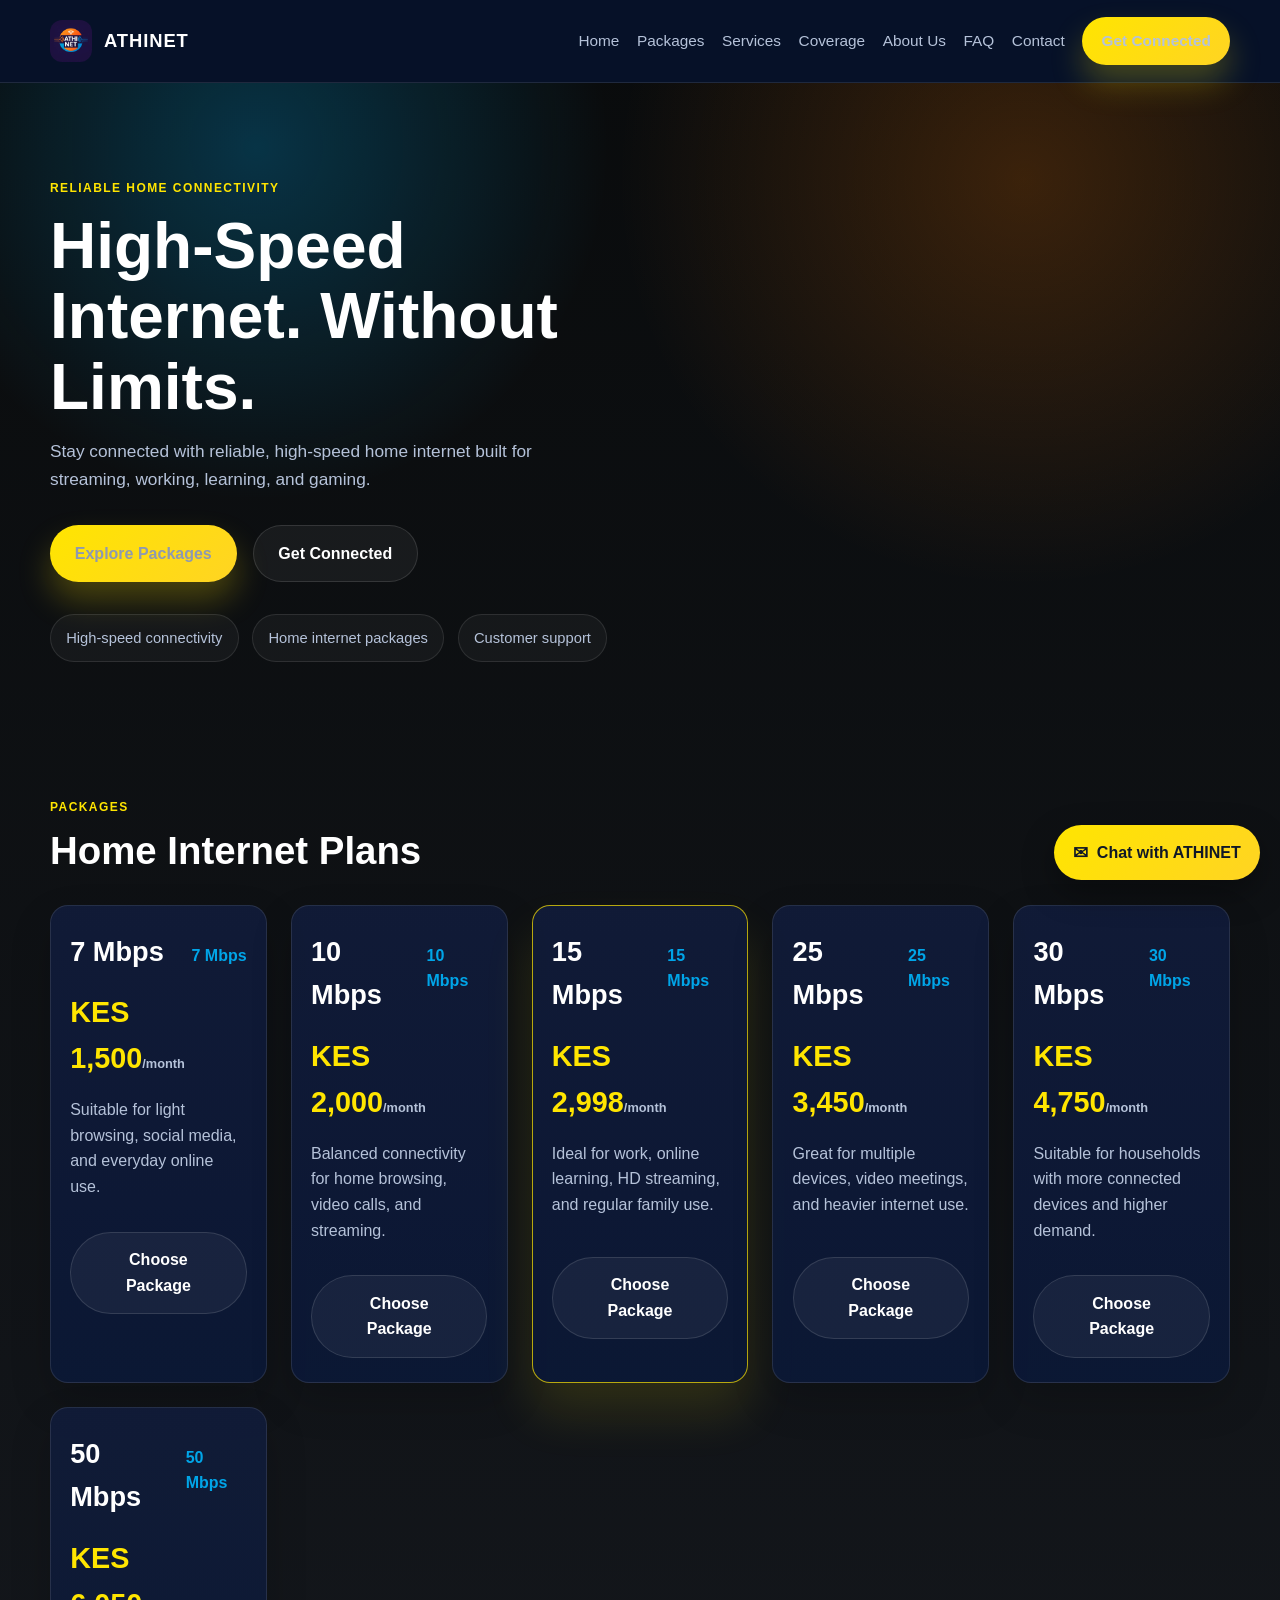
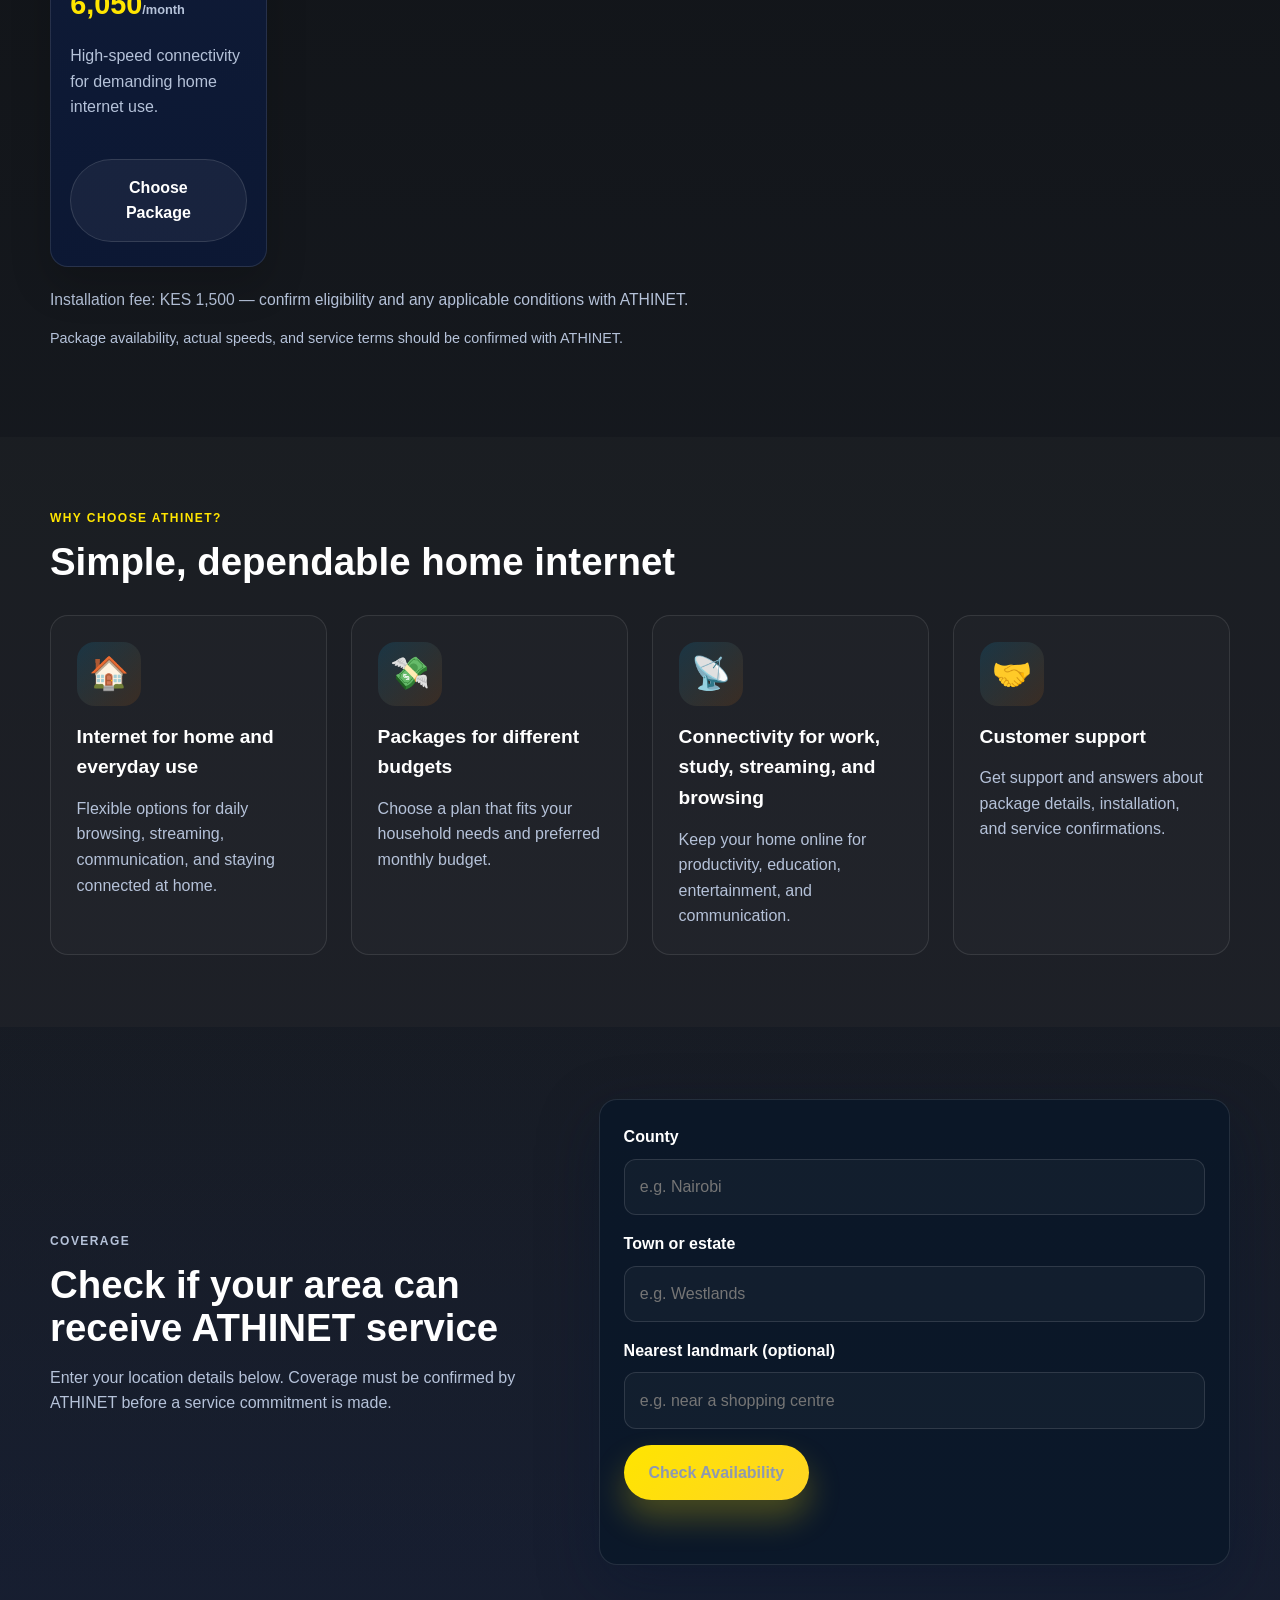
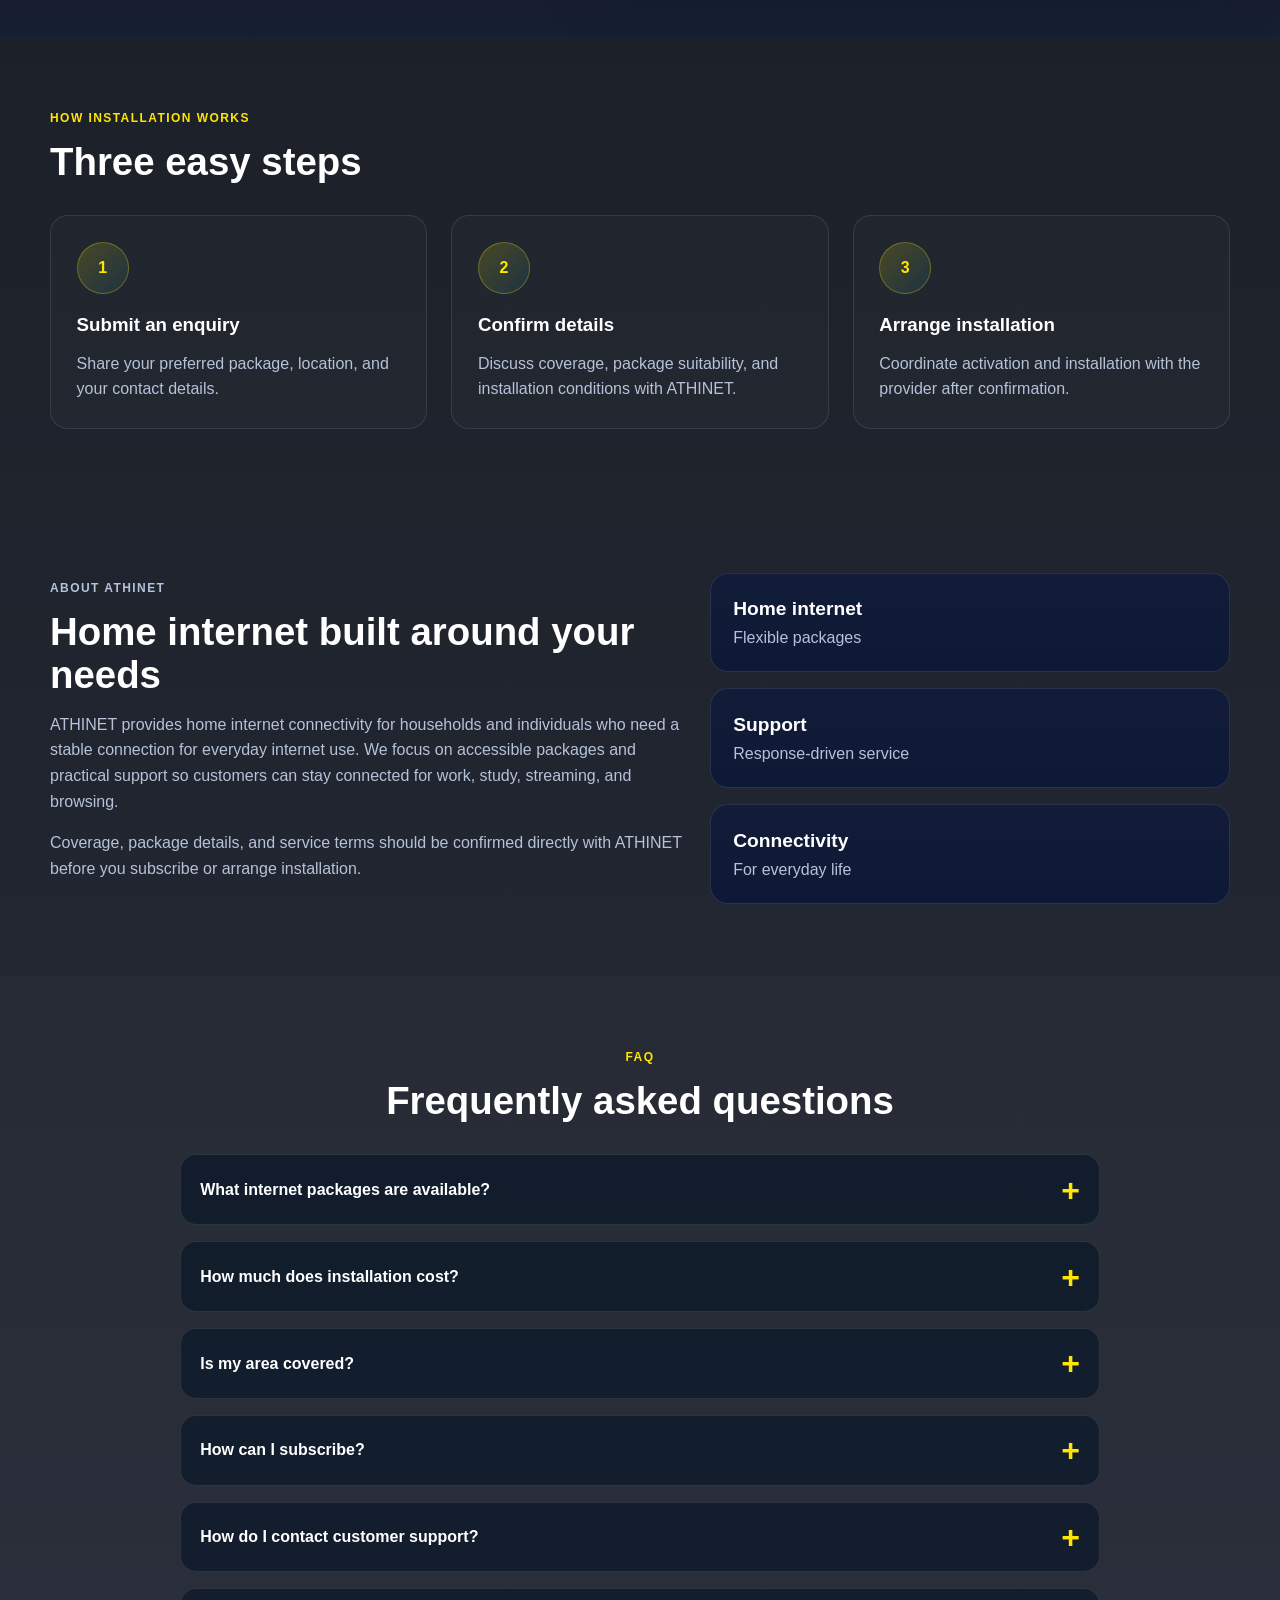
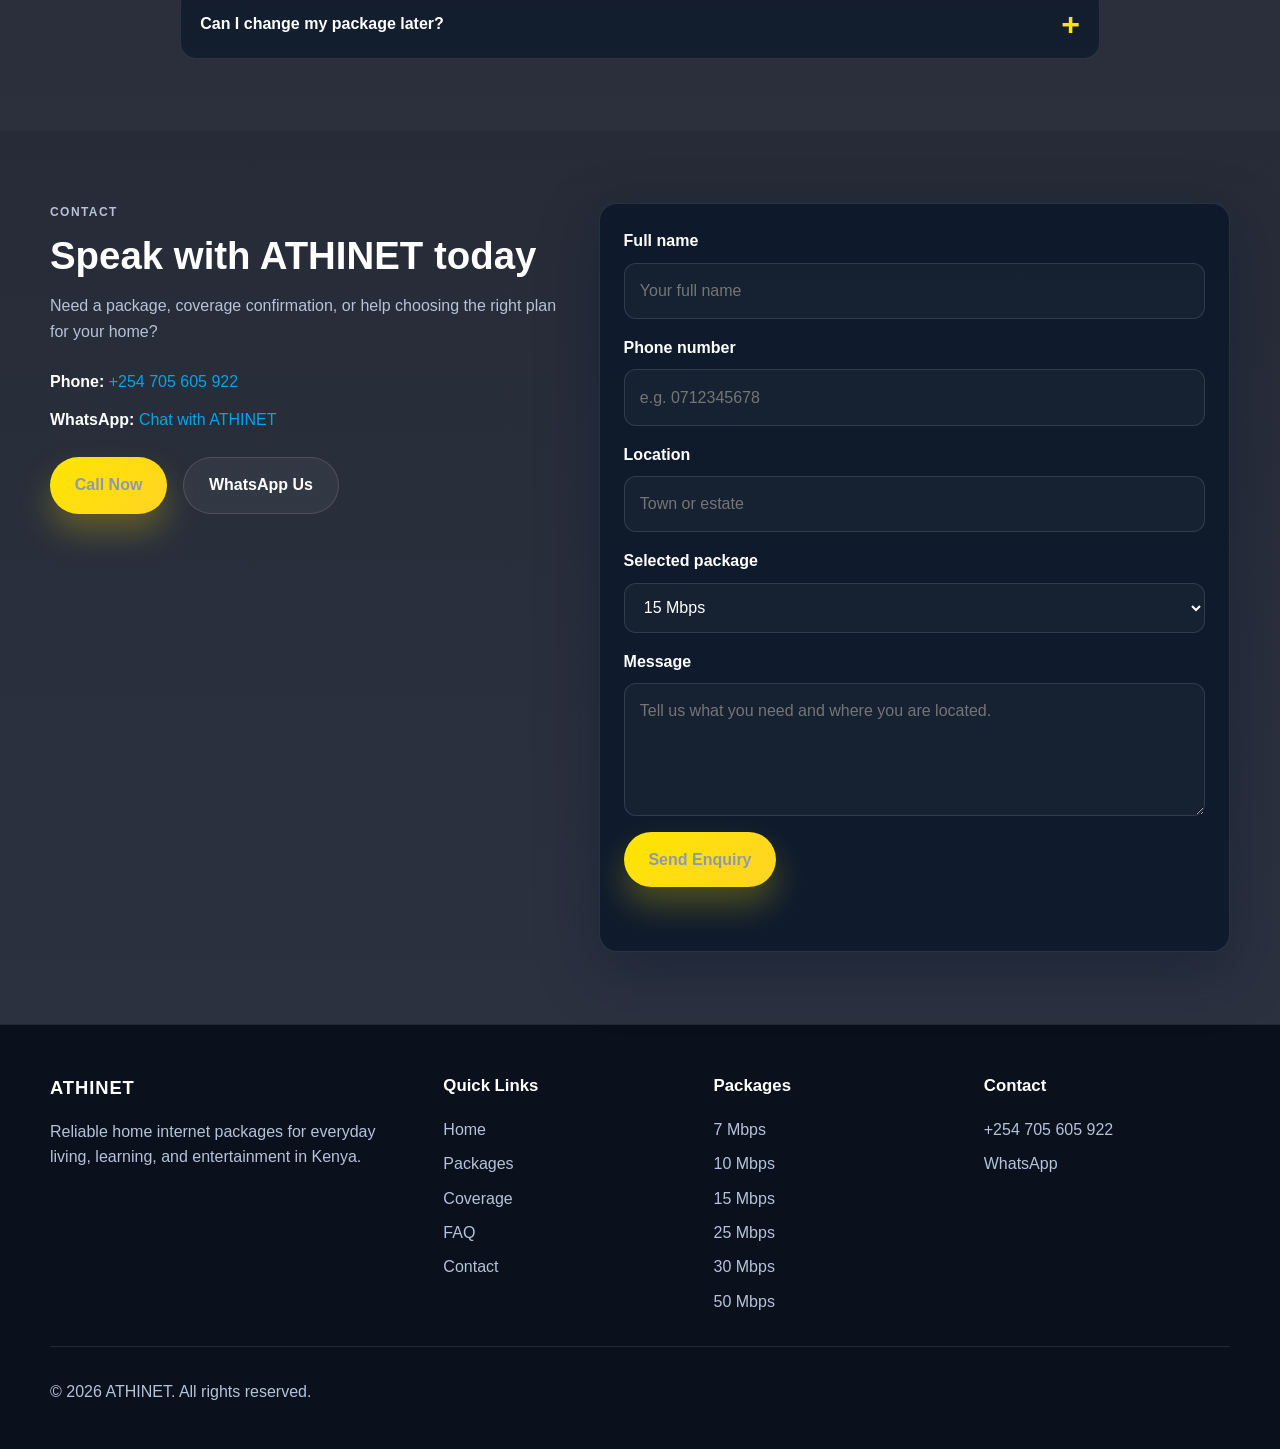
==== commit 86bf05b4: "Update internet plans and remove package ad Co-authored-by: Copilot <223556219+Copilot@users.noreply" ====
--- a/index.html
+++ b/index.html
@@ -14,7 +14,6 @@
       content="Reliable home internet packages for work, study, streaming, and everyday online life in Kenya."
     />
     <meta property="og:type" content="website" />
-    <meta property="og:image" content="assets/images/Athinet.advert.jpeg" />
     <meta property="og:url" content="https://athinet.co.ke/" />
     <link rel="icon" type="image/png" href="assets\images\Athinet.logo.jpeg" />
     <link rel="stylesheet" href="css/style.css" />
@@ -73,24 +72,6 @@
             </ul>
           </div>
 
-          <div class="hero-media" aria-label="ATHINET package promotion">
-            <div class="hero-visual-card">
-              <img
-                src="assets\images\Athinet.advert.jpeg"
-                alt="ATHINET home internet promotion and package details"
-                onerror="this.style.display='none'; this.parentElement.classList.add('fallback-visual');"
-              />
-              <div class="visual-fallback">
-                <span class="mini-label">Home Internet</span>
-                <h2>Affordable packages</h2>
-                <div class="mini-rates">
-                  <span>5 Mbps</span>
-                  <span>10 Mbps</span>
-                  <span>25 Mbps</span>
-                </div>
-              </div>
-            </div>
-          </div>
         </div>
       </section>
 
@@ -102,55 +83,64 @@
           </div>
 
           <div class="package-grid" aria-label="Athinet package pricing table">
-            <article class="package-card" data-package="5 Mbps" data-price="KES 1,500">
+            <article class="package-card" data-package="7 Mbps" data-price="KES 1,500">
               <div class="package-top">
-                <h3>5 Mbps</h3>
-                <span class="speed">5 Mbps</span>
+                <h3>7 Mbps</h3>
+                <span class="speed">7 Mbps</span>
               </div>
               <div class="price">KES 1,500<span>/month</span></div>
               <p>Suitable for light browsing, social media, and everyday online use.</p>
-              <button type="button" class="btn btn-package" data-package="5 Mbps" data-price="KES 1,500">Choose Package</button>
-            </article>
-
-            <article class="package-card" data-package="6 Mbps" data-price="KES 2,000">
-              <div class="package-top">
-                <h3>6 Mbps</h3>
-                <span class="speed">6 Mbps</span>
-              </div>
-              <div class="price">KES 2,000<span>/month</span></div>
-              <p>Balanced connectivity for home browsing, video calls, and streaming.</p>
-              <button type="button" class="btn btn-package" data-package="6 Mbps" data-price="KES 2,000">Choose Package</button>
-            </article>
-
-            <article class="package-card featured" data-package="10 Mbps" data-price="KES 2,998">
-              <div class="badge">Most Popular</div>
+              <button type="button" class="btn btn-package" data-package="7 Mbps" data-price="KES 1,500">Choose Package</button>
+            </article>
+
+            <article class="package-card" data-package="10 Mbps" data-price="KES 2,000">
               <div class="package-top">
                 <h3>10 Mbps</h3>
                 <span class="speed">10 Mbps</span>
               </div>
-              <div class="price">KES 2,998<span>/month</span></div>
-              <p>Ideal for work, online learning, HD streaming, and regular family use.</p>
-              <button type="button" class="btn btn-package" data-package="10 Mbps" data-price="KES 2,998">Choose Package</button>
-            </article>
-
-            <article class="package-card" data-package="15 Mbps" data-price="KES 3,450">
+              <div class="price">KES 2,000<span>/month</span></div>
+              <p>Balanced connectivity for home browsing, video calls, and streaming.</p>
+              <button type="button" class="btn btn-package" data-package="10 Mbps" data-price="KES 2,000">Choose Package</button>
+            </article>
+
+            <article class="package-card featured" data-package="15 Mbps" data-price="KES 2,998">
               <div class="package-top">
                 <h3>15 Mbps</h3>
                 <span class="speed">15 Mbps</span>
               </div>
-              <div class="price">KES 3,450<span>/month</span></div>
-              <p>Great for multiple devices, video meetings, and heavier internet use.</p>
-              <button type="button" class="btn btn-package" data-package="15 Mbps" data-price="KES 3,450">Choose Package</button>
-            </article>
-
-            <article class="package-card" data-package="25 Mbps" data-price="KES 4,750">
+              <div class="price">KES 2,998<span>/month</span></div>
+              <p>Ideal for work, online learning, HD streaming, and regular family use.</p>
+              <button type="button" class="btn btn-package" data-package="15 Mbps" data-price="KES 2,998">Choose Package</button>
+            </article>
+
+            <article class="package-card" data-package="25 Mbps" data-price="KES 3,450">
               <div class="package-top">
                 <h3>25 Mbps</h3>
                 <span class="speed">25 Mbps</span>
               </div>
+              <div class="price">KES 3,450<span>/month</span></div>
+              <p>Great for multiple devices, video meetings, and heavier internet use.</p>
+              <button type="button" class="btn btn-package" data-package="25 Mbps" data-price="KES 3,450">Choose Package</button>
+            </article>
+
+            <article class="package-card" data-package="30 Mbps" data-price="KES 4,750">
+              <div class="package-top">
+                <h3>30 Mbps</h3>
+                <span class="speed">30 Mbps</span>
+              </div>
               <div class="price">KES 4,750<span>/month</span></div>
               <p>Suitable for households with more connected devices and higher demand.</p>
-              <button type="button" class="btn btn-package" data-package="25 Mbps" data-price="KES 4,750">Choose Package</button>
+              <button type="button" class="btn btn-package" data-package="30 Mbps" data-price="KES 4,750">Choose Package</button>
+            </article>
+
+            <article class="package-card" data-package="50 Mbps" data-price="KES 6,050">
+              <div class="package-top">
+                <h3>50 Mbps</h3>
+                <span class="speed">50 Mbps</span>
+              </div>
+              <div class="price">KES 6,050<span>/month</span></div>
+              <p>High-speed connectivity for demanding home internet use.</p>
+              <button type="button" class="btn btn-package" data-package="50 Mbps" data-price="KES 6,050">Choose Package</button>
             </article>
           </div>
 
@@ -305,7 +295,7 @@
                 <span class="faq-icon" aria-hidden="true">+</span>
               </button>
               <div class="faq-answer">
-                <p>ATHINET currently advertises home internet plans including 5 Mbps, 6 Mbps, 10 Mbps, 15 Mbps, and 25 Mbps packages.</p>
+                <p>ATHINET currently advertises home internet plans at 7 Mbps, 10 Mbps, 15 Mbps, 25 Mbps, 30 Mbps, and 50 Mbps.</p>
               </div>
             </div>
 
@@ -399,11 +389,12 @@
             <div class="form-field">
               <label for="contactPackage">Selected package</label>
               <select id="contactPackage" name="contactPackage">
-                <option value="5 Mbps">5 Mbps</option>
-                <option value="6 Mbps">6 Mbps</option>
-                <option value="10 Mbps" selected>10 Mbps</option>
-                <option value="15 Mbps">15 Mbps</option>
+                <option value="7 Mbps">7 Mbps</option>
+                <option value="10 Mbps">10 Mbps</option>
+                <option value="15 Mbps" selected>15 Mbps</option>
                 <option value="25 Mbps">25 Mbps</option>
+                <option value="30 Mbps">30 Mbps</option>
+                <option value="50 Mbps">50 Mbps</option>
               </select>
             </div>
 
@@ -443,11 +434,12 @@
         <div>
           <h3>Packages</h3>
           <ul>
-            <li><a href="#packages">5 Mbps</a></li>
-            <li><a href="#packages">6 Mbps</a></li>
+            <li><a href="#packages">7 Mbps</a></li>
             <li><a href="#packages">10 Mbps</a></li>
             <li><a href="#packages">15 Mbps</a></li>
             <li><a href="#packages">25 Mbps</a></li>
+            <li><a href="#packages">30 Mbps</a></li>
+            <li><a href="#packages">50 Mbps</a></li>
           </ul>
         </div>
 
@@ -470,8 +462,8 @@
         <button type="button" class="modal-close" aria-label="Close package enquiry">×</button>
         <h3 id="packageModalTitle">Confirm package enquiry</h3>
         <p>
-          You are enquiring about <strong id="selectedPackageName">10 Mbps</strong> at
-          <strong id="selectedPackagePrice">KES 2,998</strong>.
+          You are enquiring about <strong id="selectedPackageName">7 Mbps</strong> at
+          <strong id="selectedPackagePrice">KES 1,500</strong>.
         </p>
 
         <form id="packageForm" novalidate>
--- a/css/style.css
+++ b/css/style.css
@@ -195,7 +195,7 @@
 
 .hero-grid {
   display: grid;
-  grid-template-columns: 1.05fr 0.95fr;
+  grid-template-columns: minmax(0, 1fr);
   align-items: center;
   gap: 2.5rem;
 }
@@ -254,75 +254,6 @@
   padding: 0.7rem 0.95rem;
   color: var(--muted);
   font-size: 0.92rem;
-}
-
-.hero-media {
-  display: flex;
-  justify-content: center;
-}
-
-.hero-visual-card {
-  position: relative;
-  width: min(100%, 540px);
-  min-height: 430px;
-  background: linear-gradient(180deg, rgba(17, 31, 64, 0.88), rgba(33, 16, 68, 0.88));
-  border: 1px solid var(--border);
-  border-radius: 28px;
-  overflow: hidden;
-  box-shadow: var(--shadow);
-}
-
-.hero-visual-card img {
-  width: 100%;
-  height: 100%;
-  object-fit: cover;
-}
-
-.visual-fallback {
-  display: none;
-  position: absolute;
-  inset: 0;
-  background: linear-gradient(135deg, rgba(6, 19, 45, 0.1), rgba(0, 165, 232, 0.15));
-  padding: 2rem;
-  justify-content: flex-end;
-  flex-direction: column;
-}
-
-.fallback-visual .visual-fallback {
-  display: flex;
-}
-
-.mini-label {
-  display: inline-flex;
-  width: fit-content;
-  border-radius: 999px;
-  background: rgba(255, 229, 0, 0.16);
-  border: 1px solid rgba(255, 229, 0, 0.28);
-  color: var(--yellow);
-  padding: 0.42rem 0.7rem;
-  letter-spacing: 0.08em;
-  text-transform: uppercase;
-  font-size: 0.7rem;
-  font-weight: 700;
-}
-
-.visual-fallback h2 {
-  margin: 0.6rem 0 1rem;
-  font-size: clamp(1.8rem, 3vw, 3rem);
-}
-
-.mini-rates {
-  display: flex;
-  flex-wrap: wrap;
-  gap: 0.65rem;
-}
-
-.mini-rates span {
-  display: inline-flex;
-  background: rgba(255, 255, 255, 0.08);
-  border: 1px solid rgba(255, 255, 255, 0.1);
-  padding: 0.5rem 0.75rem;
-  border-radius: 999px;
 }
 
 section {
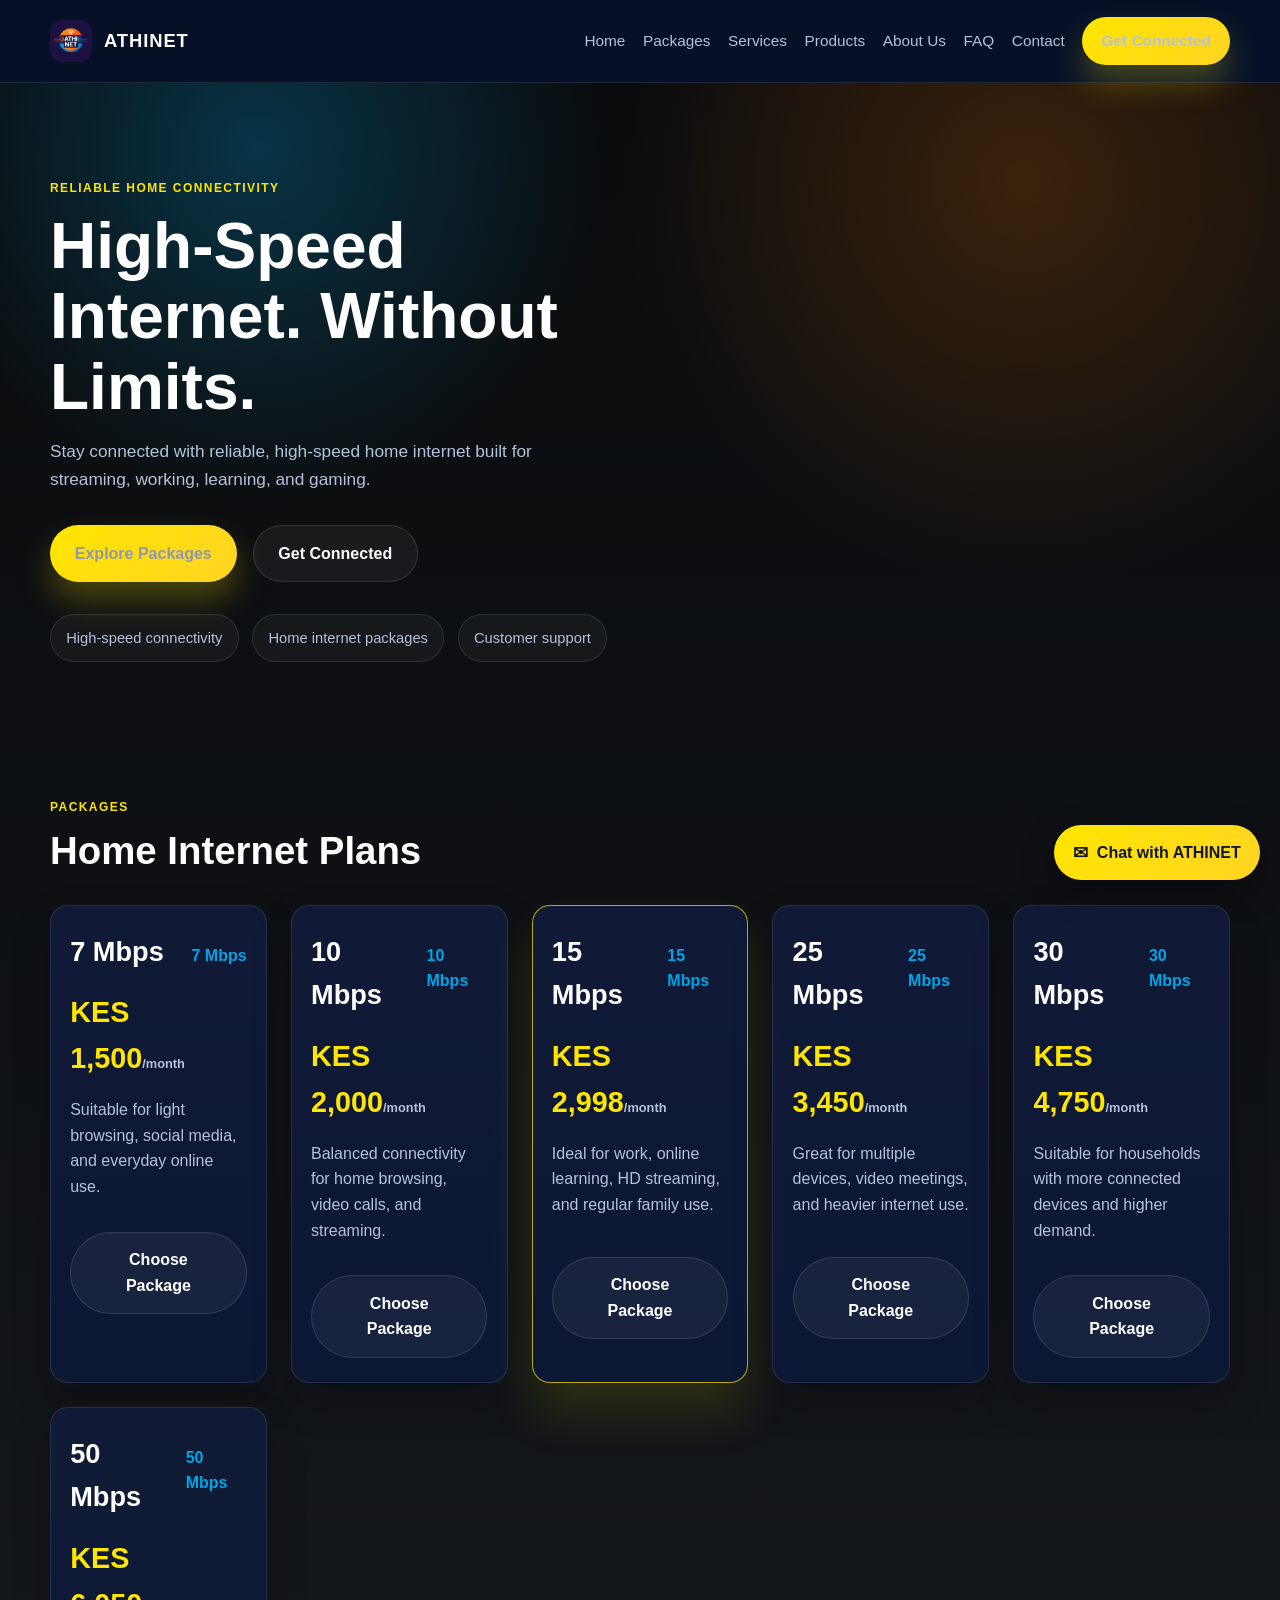
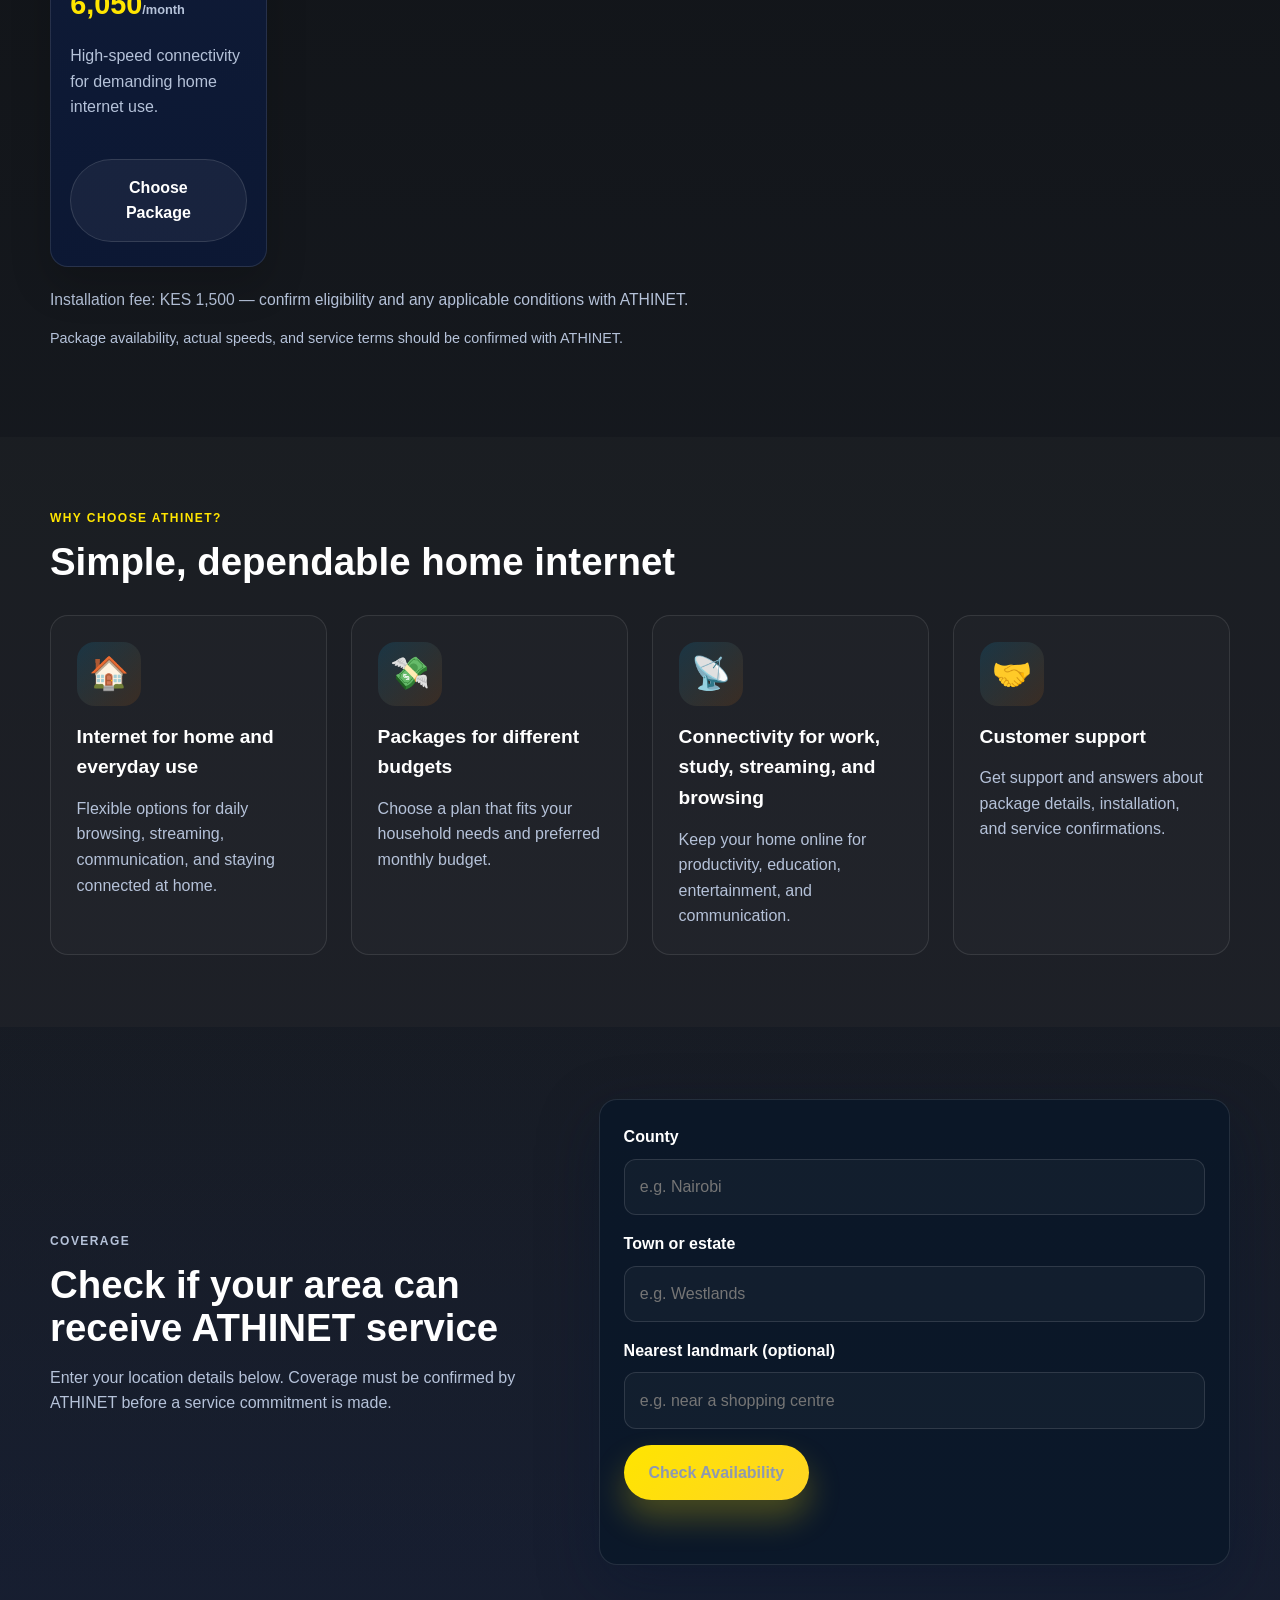
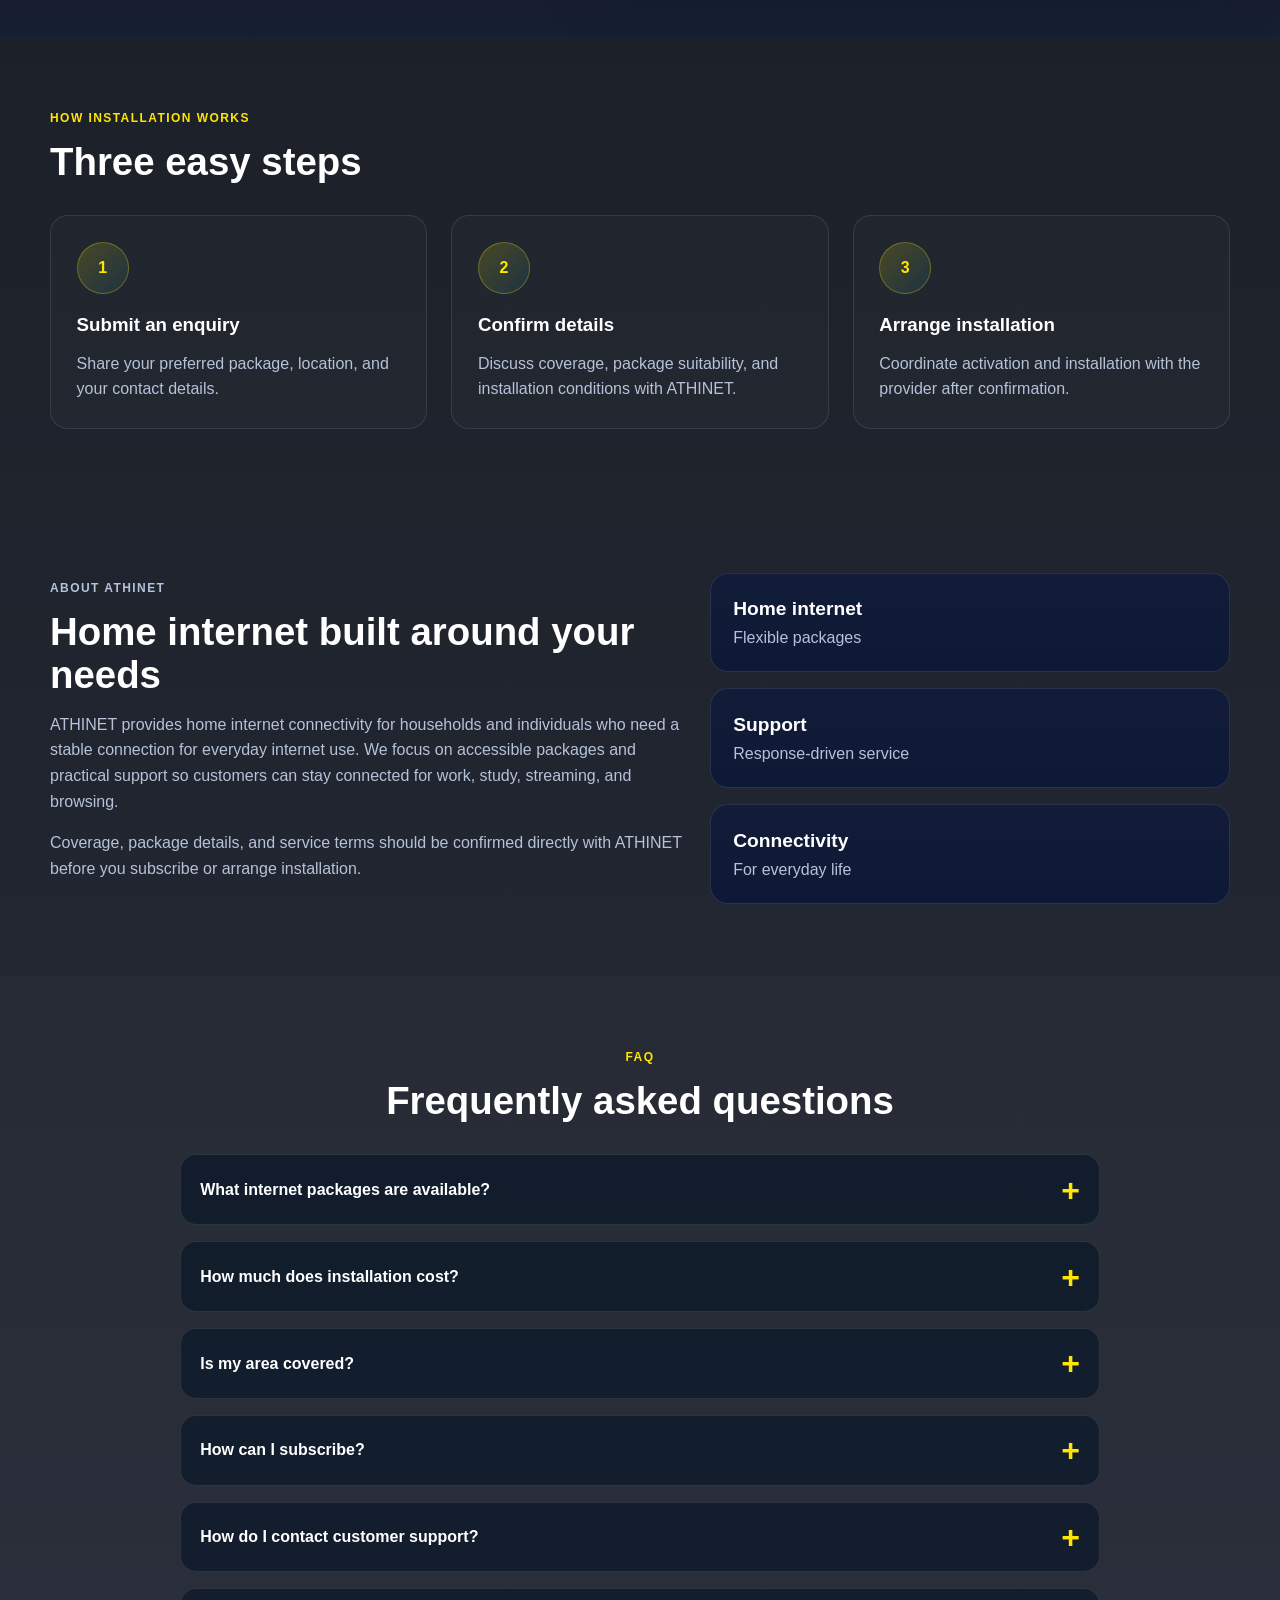
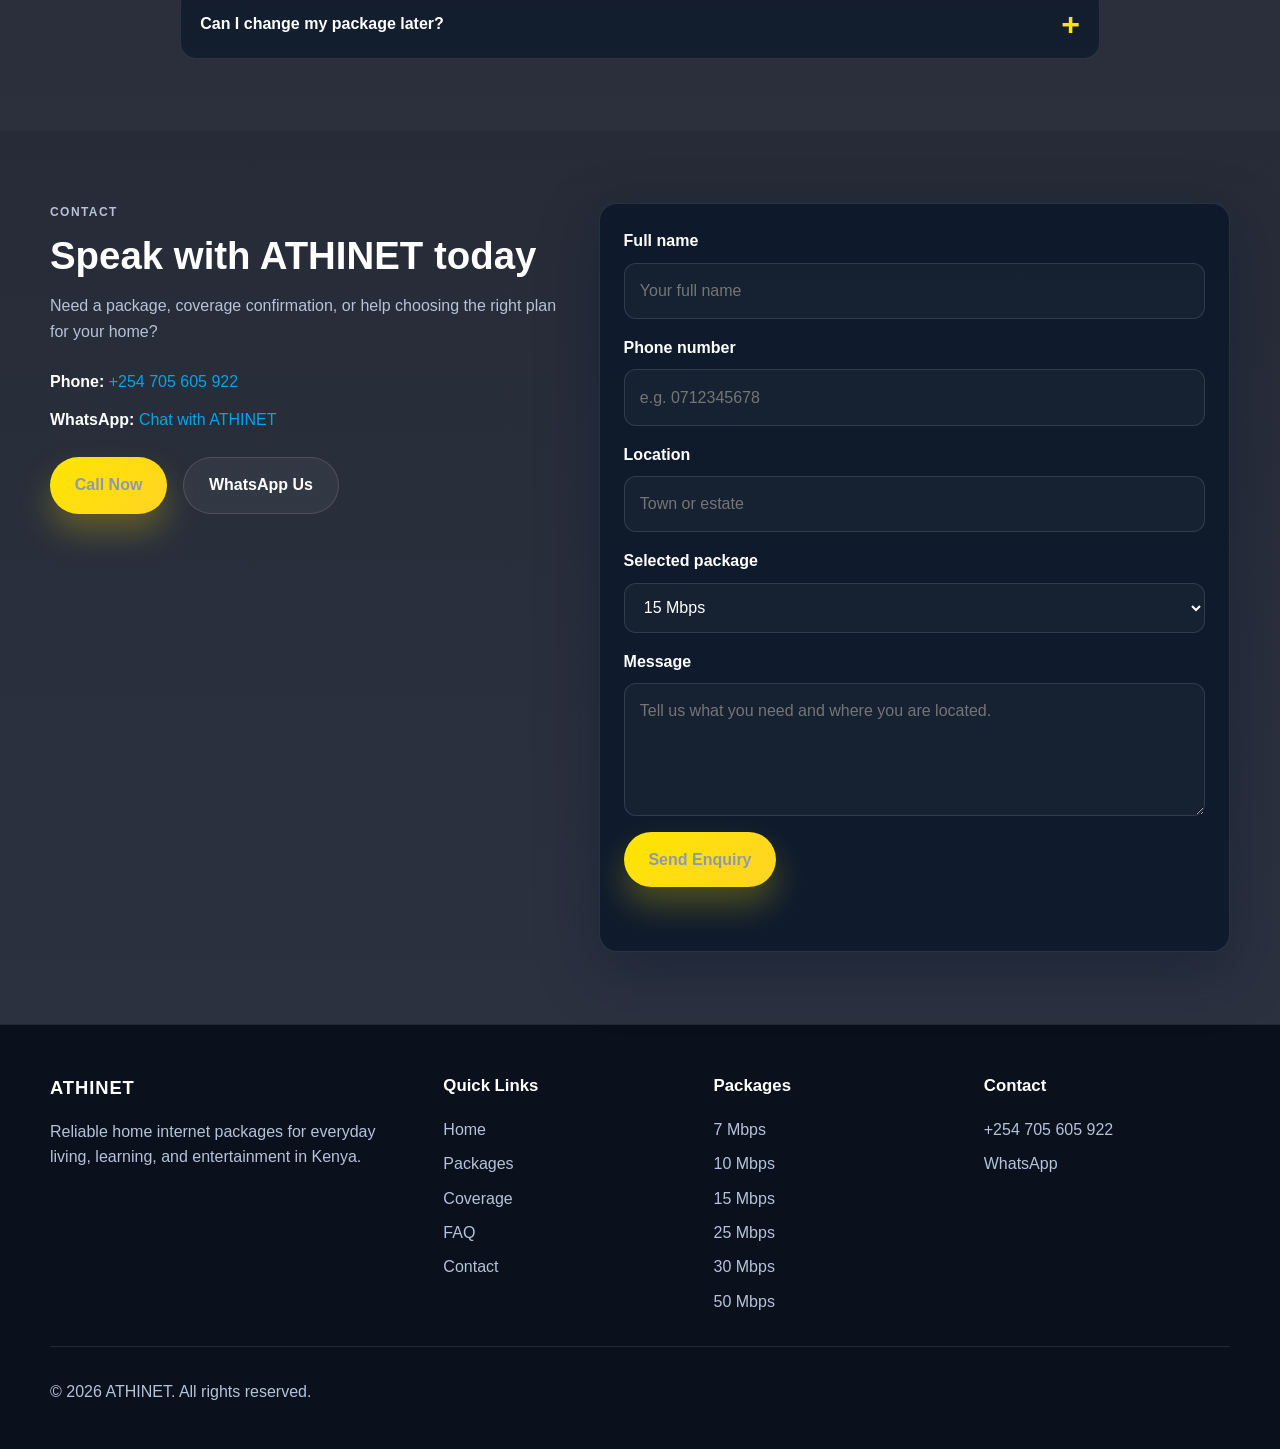
==== commit a30280ea: "polished athi net" ====
--- a/index.html
+++ b/index.html
@@ -39,8 +39,8 @@
         <nav class="main-nav" id="mainNav" aria-label="Primary navigation">
           <a href="#top">Home</a>
           <a href="#packages">Packages</a>
-          <a href="services.html">Services</a>
-          <a href="#coverage">Coverage</a>
+          <a href="https://services.athinet.co.ke/">Services</a>
+          <a href="https://products.athinet.co.ke/">Products</a>
           <a href="#about">About Us</a>
           <a href="#faq">FAQ</a>
           <a href="#contact">Contact</a>
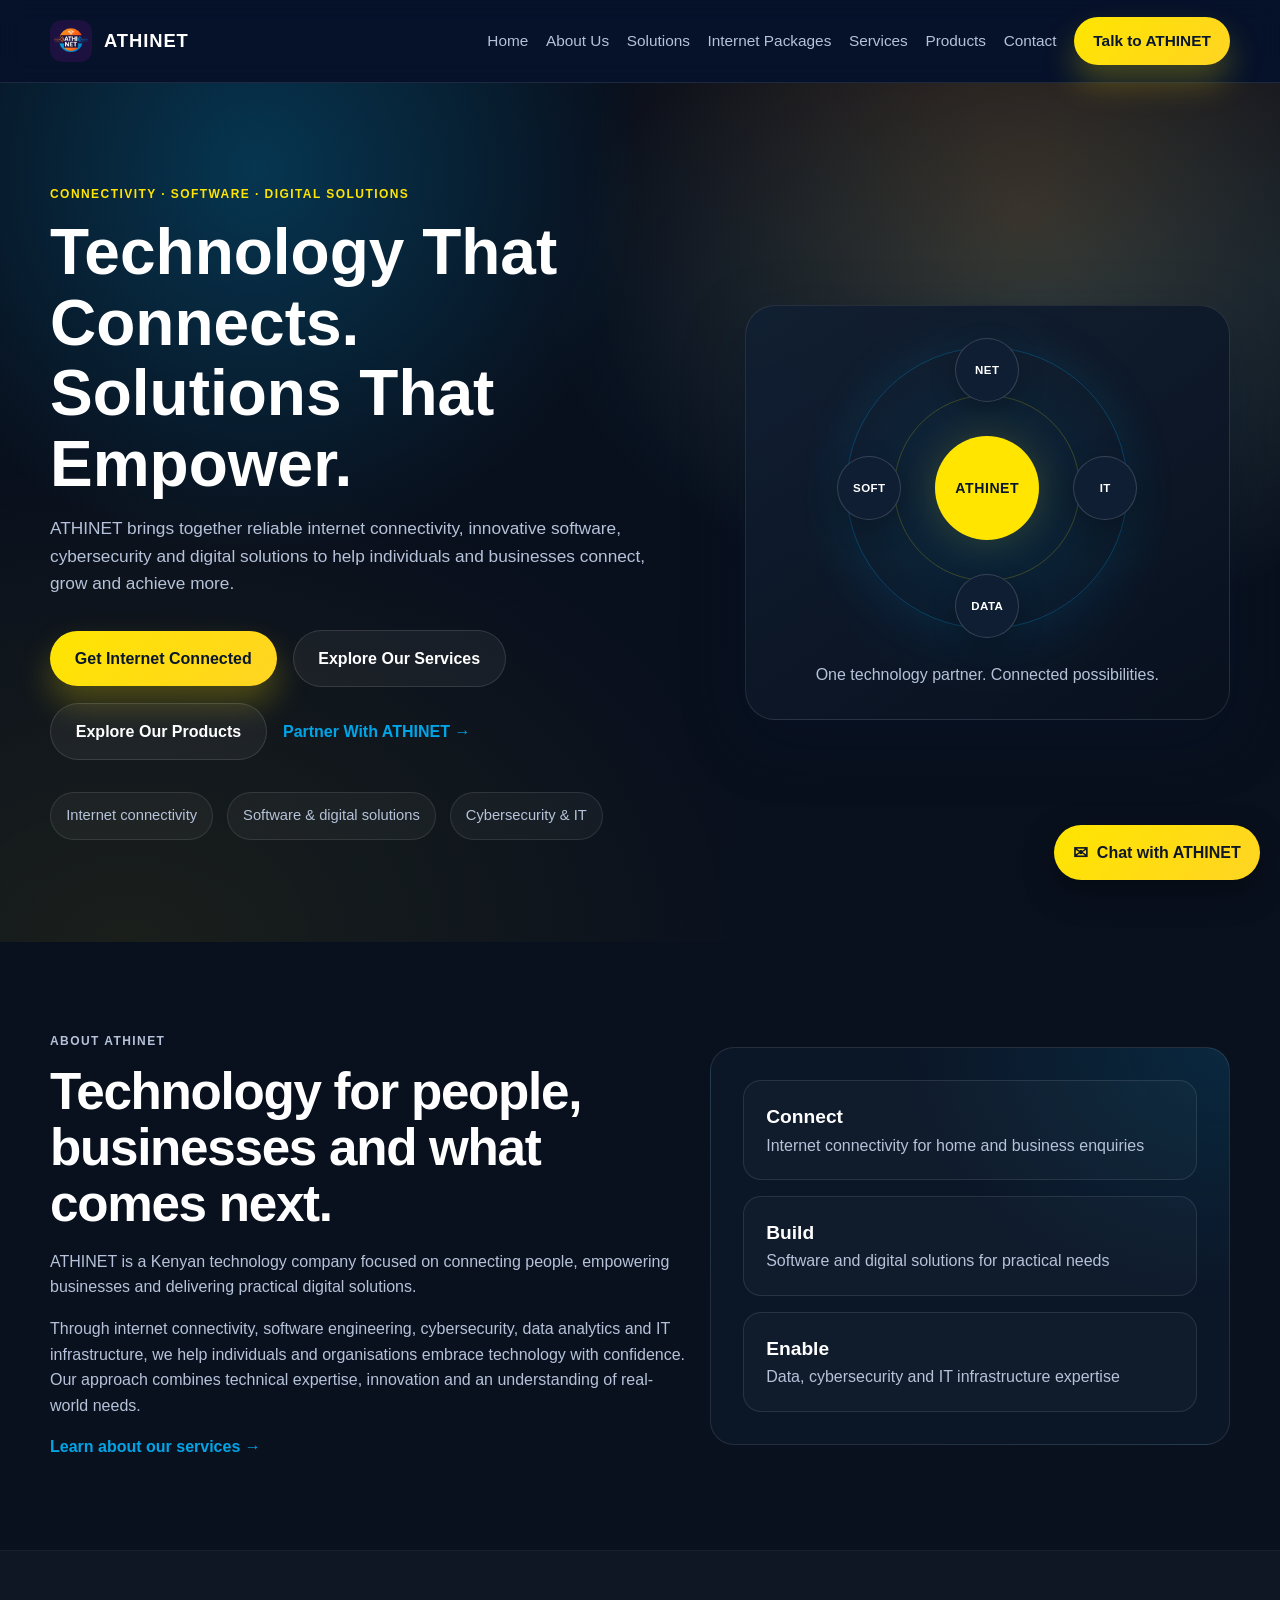
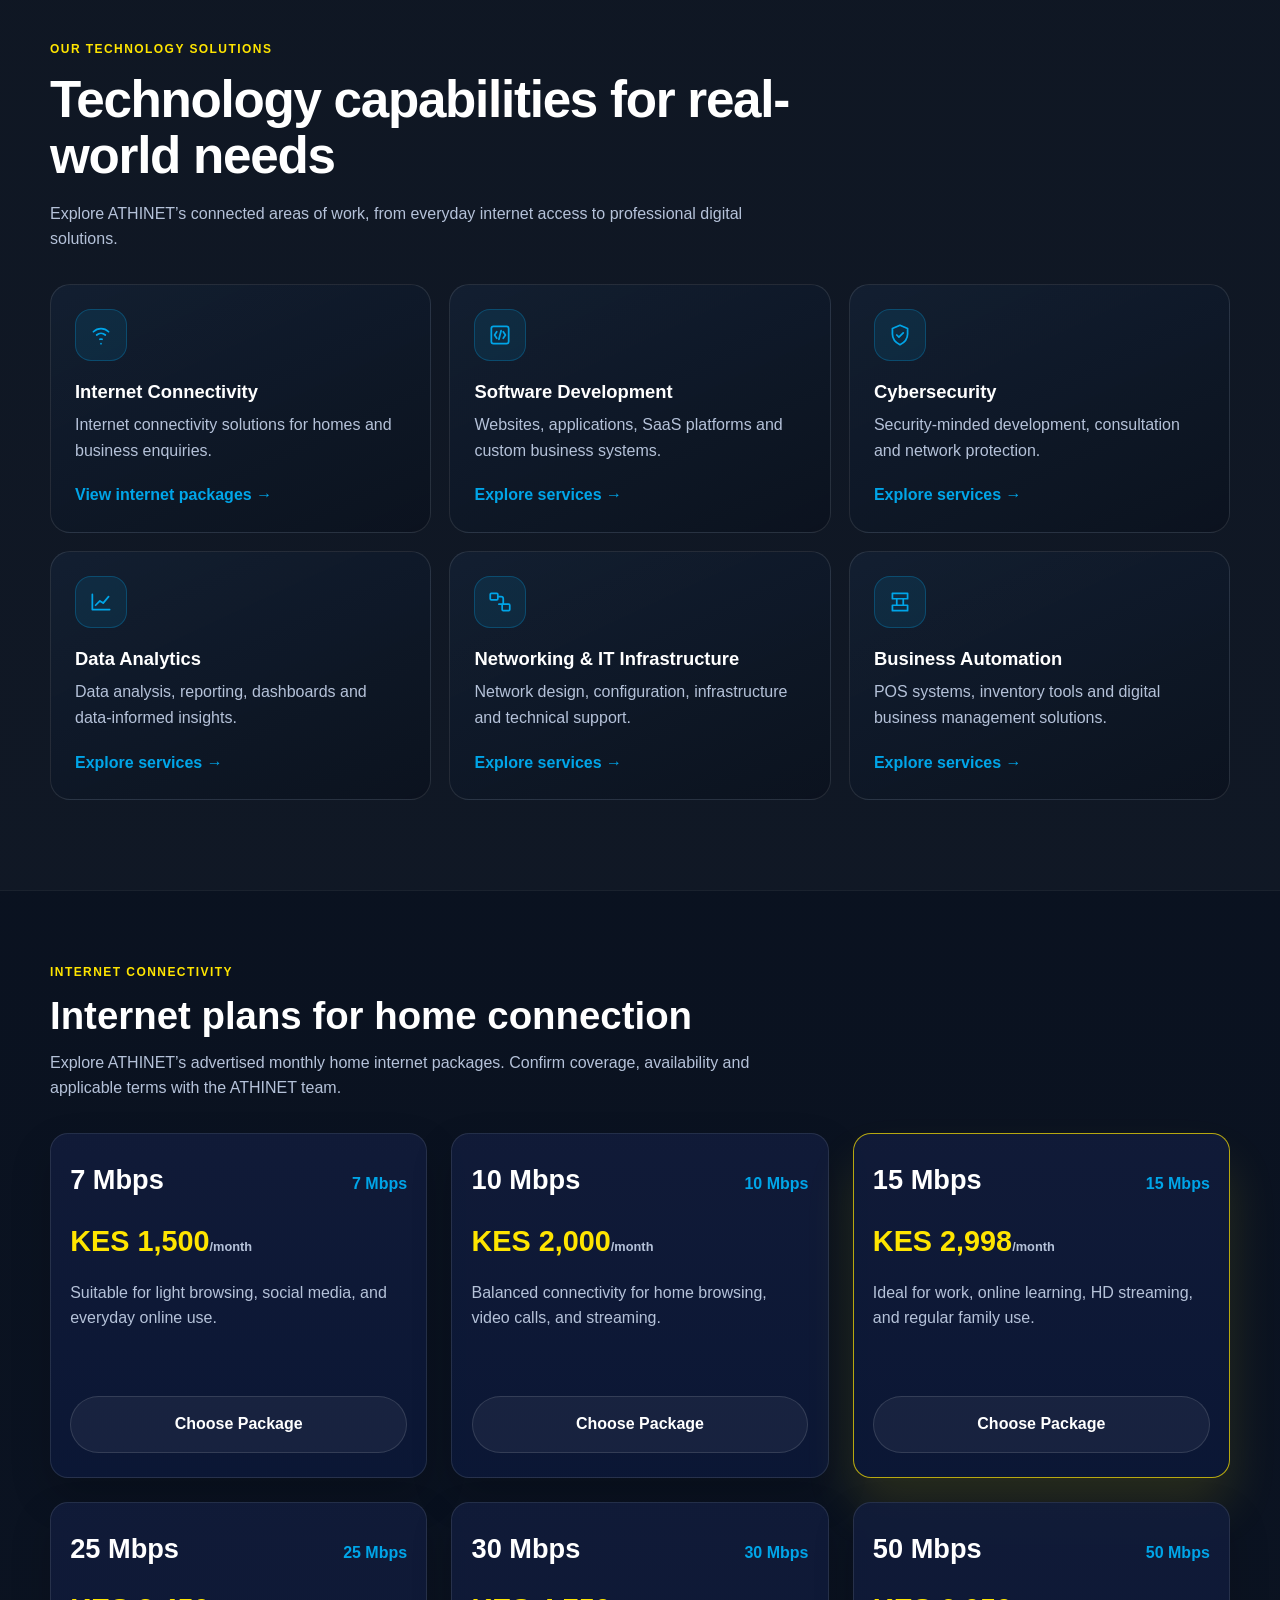
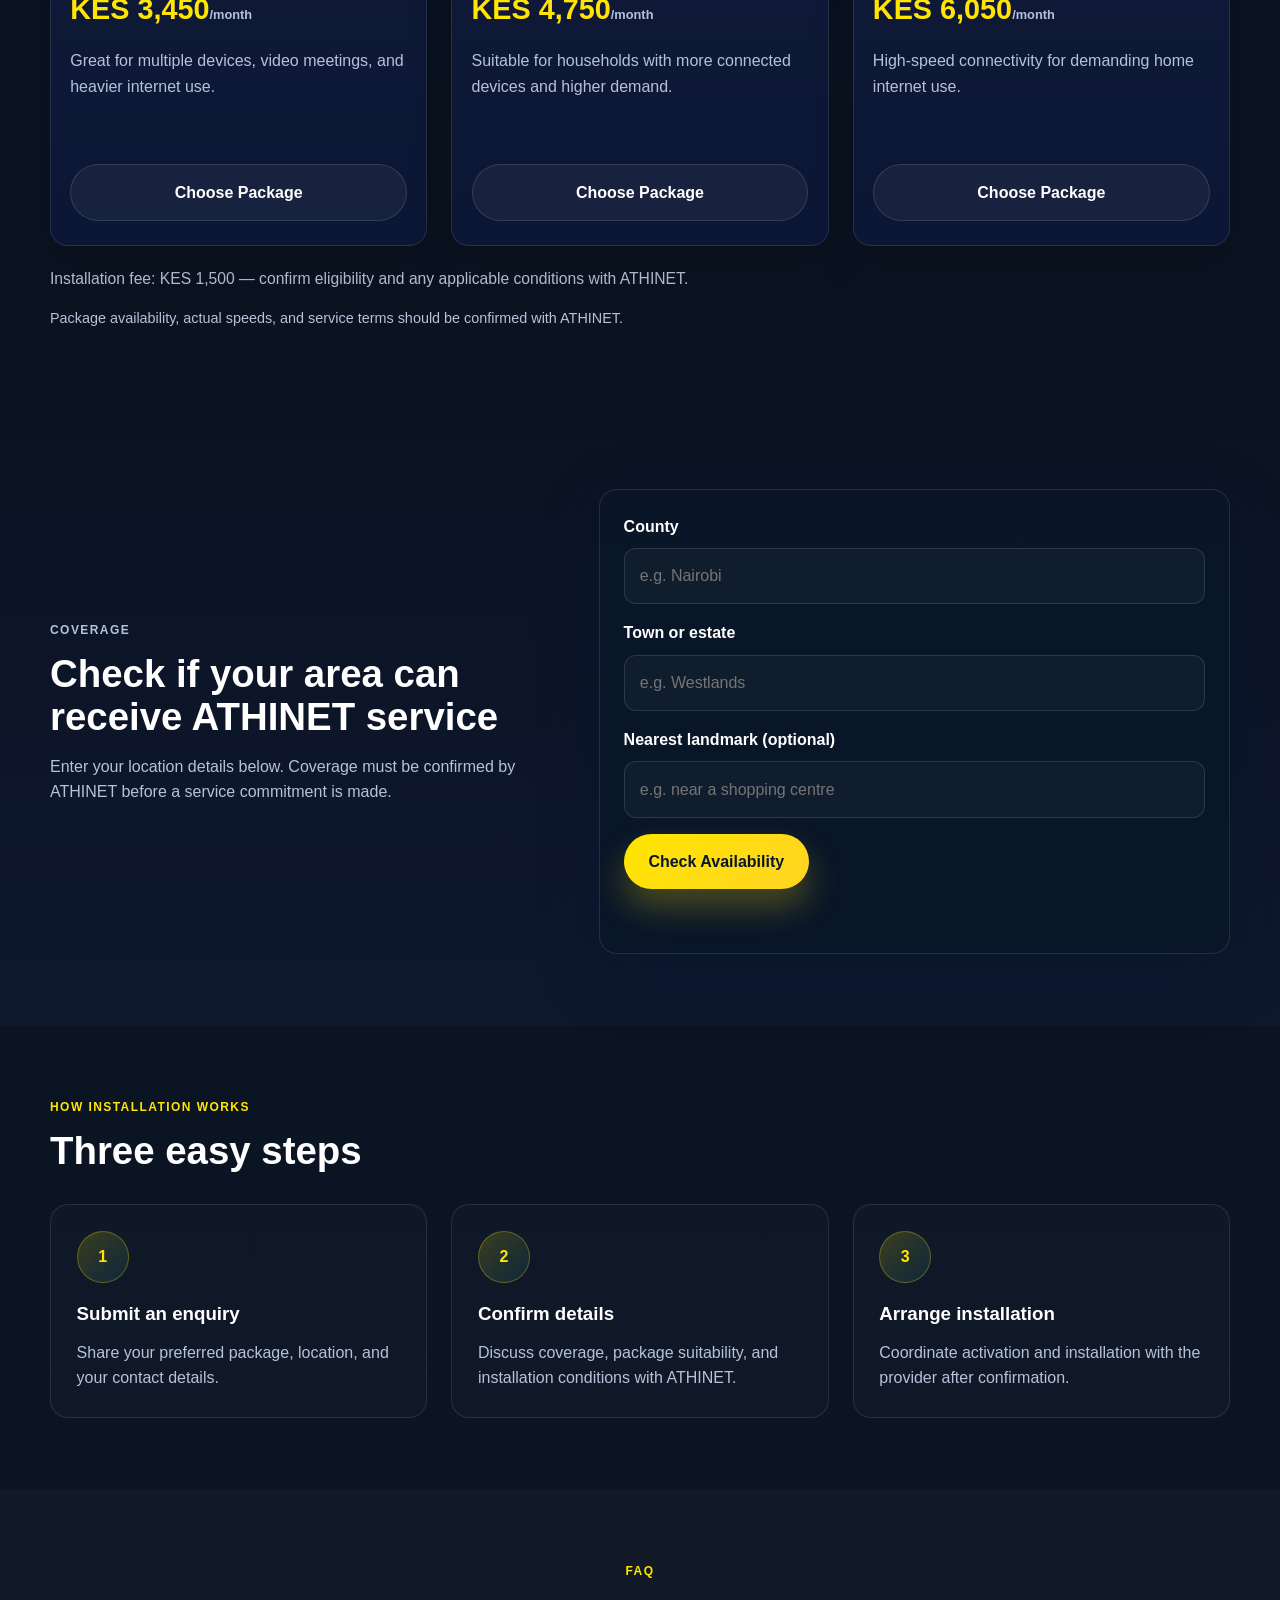
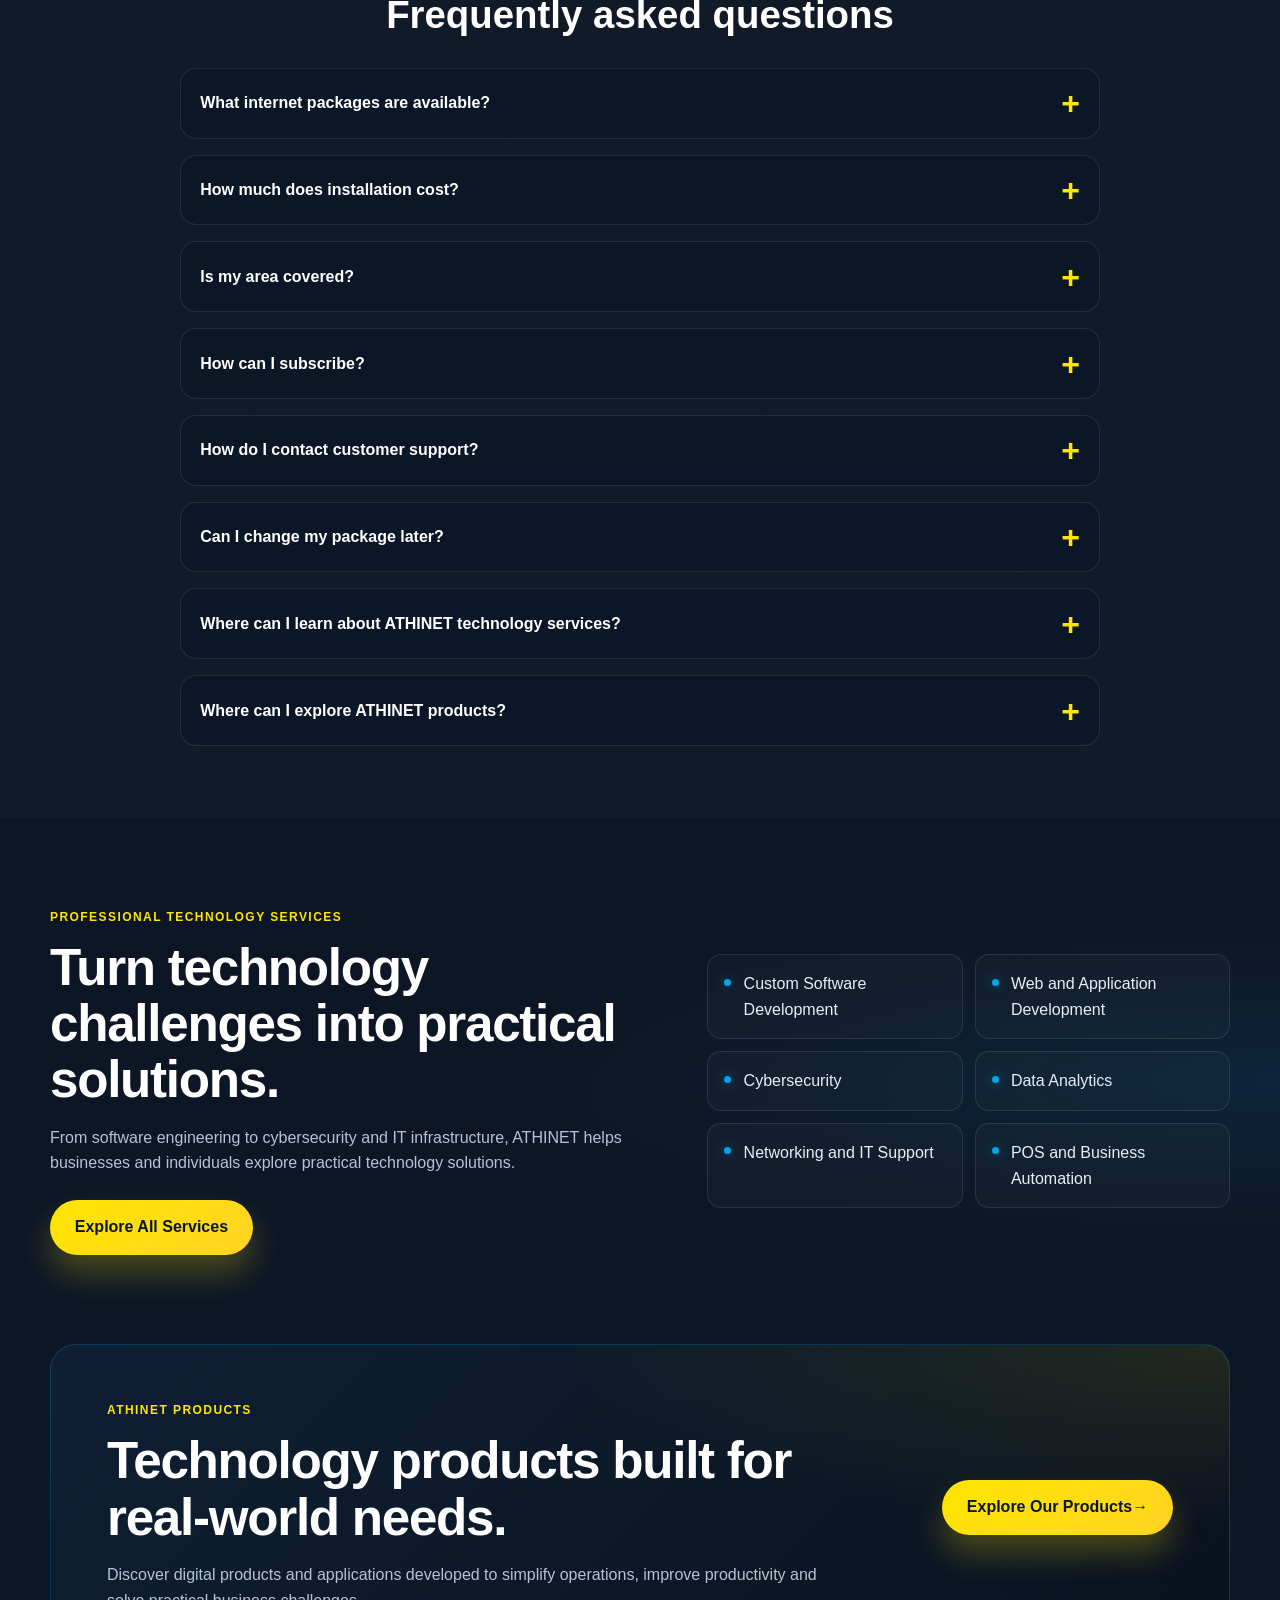
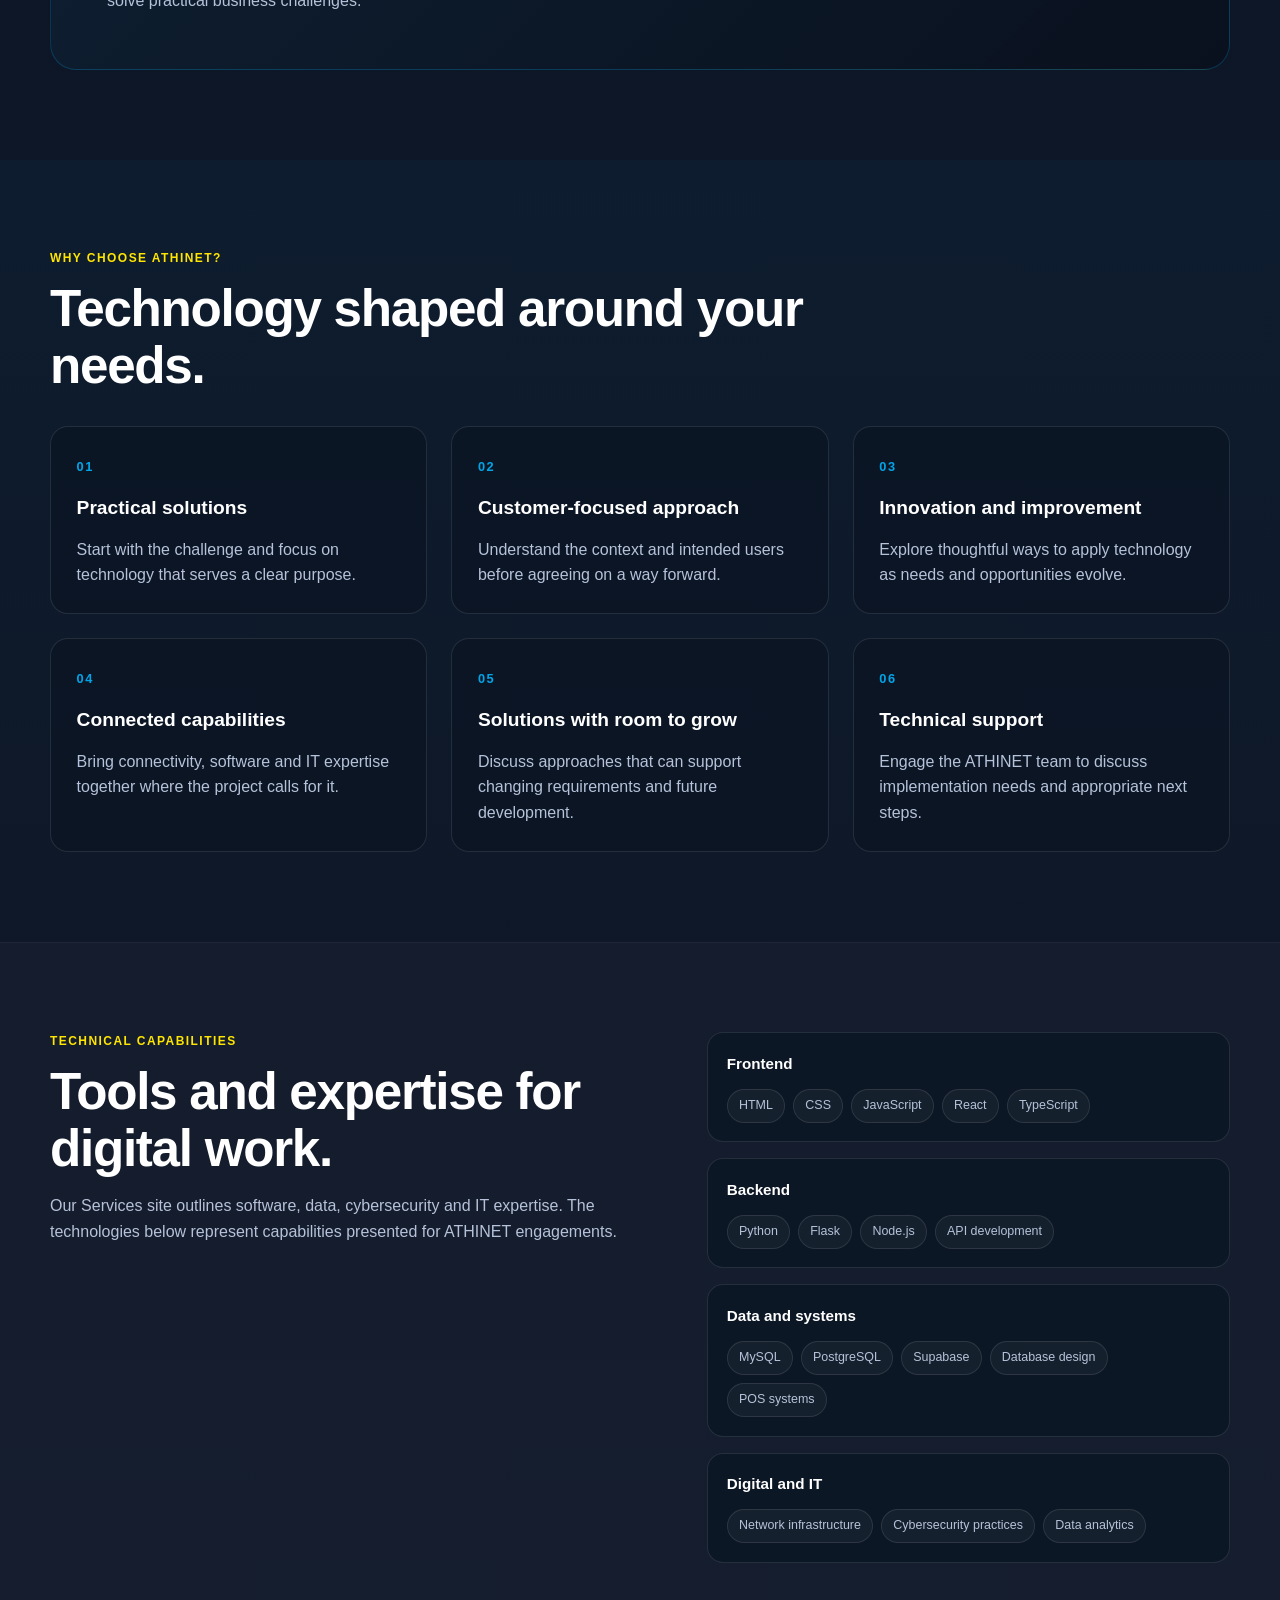
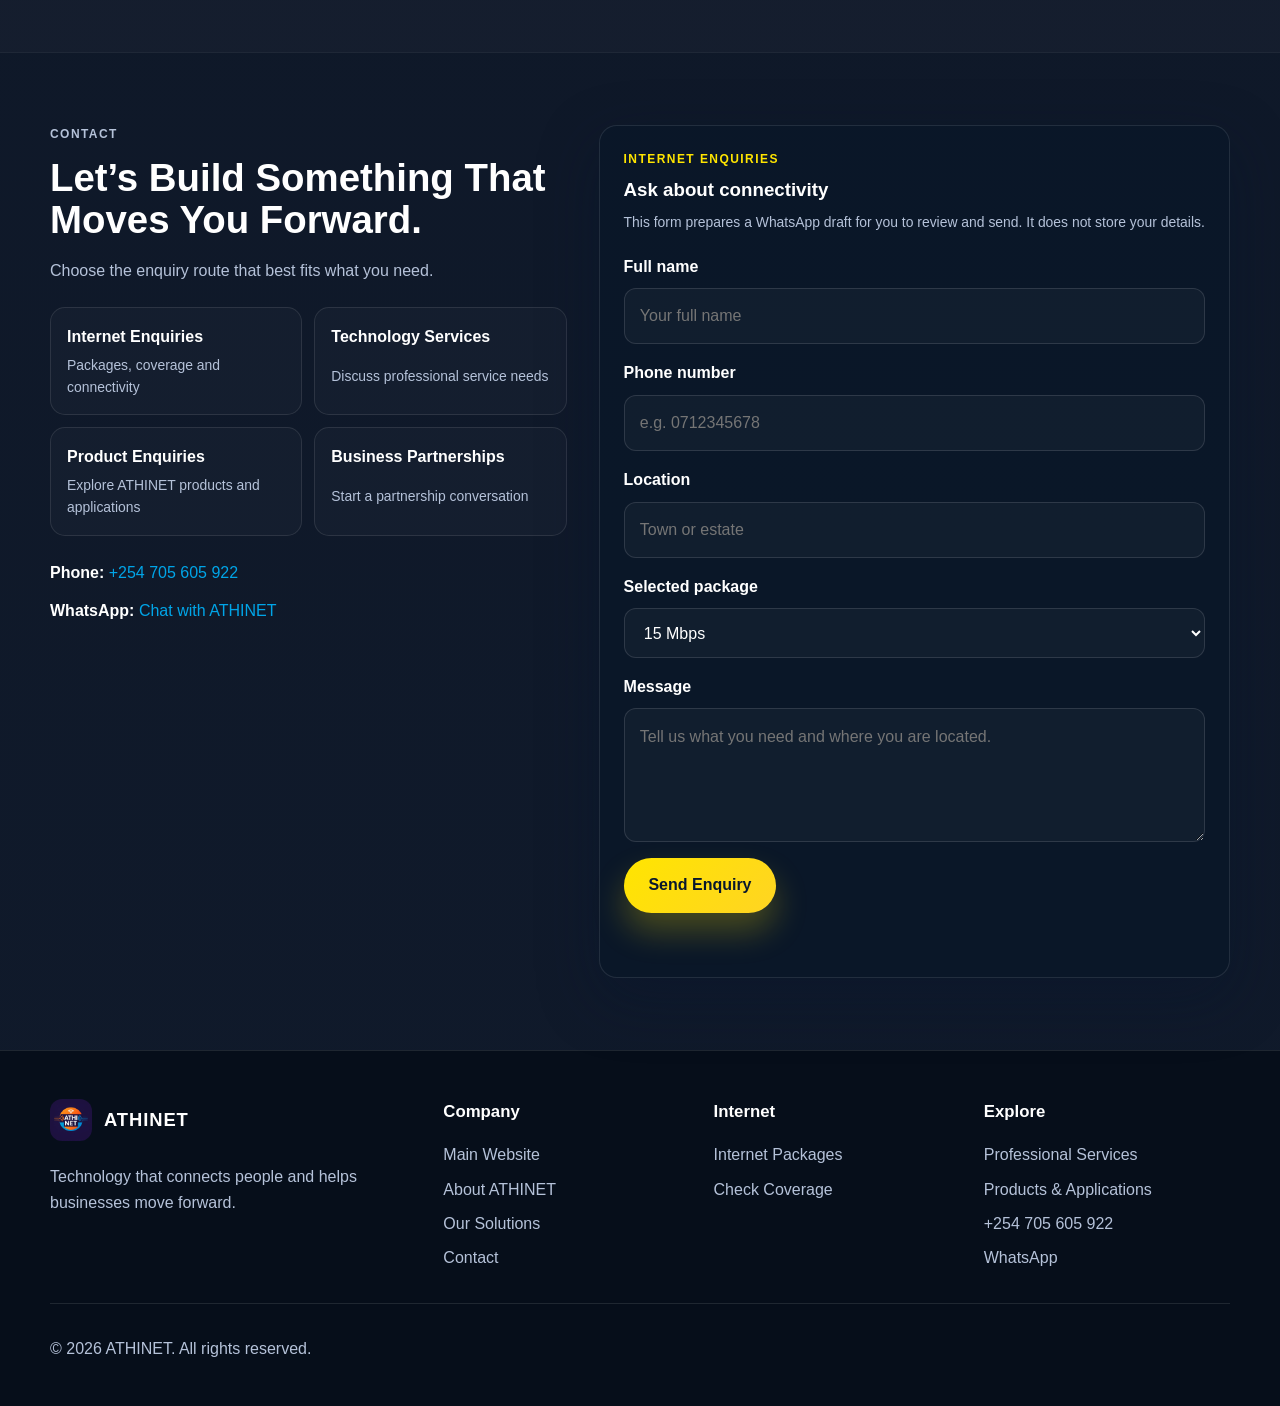
==== commit a911a994: "Athinet netwroking instute to company evolving" ====
--- a/index.html
+++ b/index.html
@@ -3,27 +3,62 @@
   <head>
     <meta charset="UTF-8" />
     <meta name="viewport" content="width=device-width, initial-scale=1.0" />
-    <title>ATHINET | High-Speed Home Internet in Kenya</title>
+    <title>ATHINET | Technology Solutions, Software &amp; Internet Connectivity in Kenya</title>
     <meta
       name="description"
-      content="ATHINET offers home internet packages in Kenya, including fast fiber and Wi‑Fi solutions for everyday browsing, work, study, streaming, and gaming."
+      content="ATHINET is a Kenyan technology company providing internet connectivity, software development, cybersecurity, data analytics, networking and digital business solutions."
     />
-    <meta property="og:title" content="ATHINET | High-Speed Home Internet in Kenya" />
+    <link rel="canonical" href="https://athinet.co.ke/" />
+    <meta property="og:title" content="ATHINET | Technology Solutions, Software &amp; Internet Connectivity in Kenya" />
     <meta
       property="og:description"
-      content="Reliable home internet packages for work, study, streaming, and everyday online life in Kenya."
+      content="ATHINET brings together internet connectivity, software engineering, cybersecurity, data analytics and IT solutions."
     />
     <meta property="og:type" content="website" />
+    <meta property="og:site_name" content="ATHINET" />
     <meta property="og:url" content="https://athinet.co.ke/" />
-    <link rel="icon" type="image/png" href="assets\images\Athinet.logo.jpeg" />
+    <meta property="og:image" content="https://athinet.co.ke/assets/images/Athinet.logo.jpeg" />
+    <meta property="og:image:alt" content="ATHINET logo" />
+    <meta name="twitter:card" content="summary" />
+    <meta name="twitter:title" content="ATHINET | Technology Solutions, Software &amp; Internet Connectivity in Kenya" />
+    <meta
+      name="twitter:description"
+      content="ATHINET is a Kenyan technology company providing internet connectivity, software and digital solutions."
+    />
+    <meta name="twitter:image" content="https://athinet.co.ke/assets/images/Athinet.logo.jpeg" />
+    <link rel="icon" type="image/jpeg" href="assets/images/Athinet.logo.jpeg" />
     <link rel="stylesheet" href="css/style.css" />
+    <script type="application/ld+json">
+      {
+        "@context": "https://schema.org",
+        "@graph": [
+          {
+            "@type": "Organization",
+            "@id": "https://athinet.co.ke/#organization",
+            "name": "ATHINET",
+            "url": "https://athinet.co.ke/",
+            "logo": "https://athinet.co.ke/assets/images/Athinet.logo.jpeg",
+            "description": "A Kenyan technology company providing internet connectivity and digital technology solutions.",
+            "telephone": "+254705605922",
+            "areaServed": "KE"
+          },
+          {
+            "@type": "WebSite",
+            "@id": "https://athinet.co.ke/#website",
+            "url": "https://athinet.co.ke/",
+            "name": "ATHINET",
+            "publisher": { "@id": "https://athinet.co.ke/#organization" }
+          }
+        ]
+      }
+    </script>
   </head>
   <body>
     <header class="site-header">
       <div class="container nav-wrapper">
         <a class="brand" href="#top" aria-label="ATHINET home">
           <img
-            src="assets\images\Athinet.logo.jpeg"
+            src="assets/images/Athinet.logo.jpeg"
             alt="ATHINET logo"
             onerror="this.style.display='none'; this.nextElementSibling.style.display='inline-block';"
           />
@@ -38,48 +73,142 @@
 
         <nav class="main-nav" id="mainNav" aria-label="Primary navigation">
           <a href="#top">Home</a>
-          <a href="#packages">Packages</a>
+          <a href="#about">About Us</a>
+          <a href="#solutions">Solutions</a>
+          <a href="#packages">Internet Packages</a>
           <a href="https://services.athinet.co.ke/">Services</a>
           <a href="https://products.athinet.co.ke/">Products</a>
-          <a href="#about">About Us</a>
-          <a href="#faq">FAQ</a>
           <a href="#contact">Contact</a>
-          <a class="btn btn-primary nav-cta" href="#contact">Get Connected</a>
+          <a class="btn btn-primary nav-cta" href="#contact">Talk to ATHINET</a>
         </nav>
       </div>
     </header>
 
     <main id="top">
-      <section class="hero">
+      <section class="hero corporate-hero">
         <div class="container hero-grid">
           <div class="hero-copy">
-            <p class="eyebrow">Reliable home connectivity</p>
-            <h1>High-Speed Internet. Without Limits.</h1>
+            <p class="eyebrow">Connectivity · Software · Digital Solutions</p>
+            <h1>Technology That Connects. Solutions That Empower.</h1>
             <p class="lead">
-              Stay connected with reliable, high-speed home internet built for streaming, working,
-              learning, and gaming.
-            </p>
-
-            <div class="cta-row">
-              <a class="btn btn-primary" href="#packages">Explore Packages</a>
-              <a class="btn btn-secondary" href="#contact">Get Connected</a>
-            </div>
-
-            <ul class="hero-badges" aria-label="ATHINET benefits">
-              <li>High-speed connectivity</li>
-              <li>Home internet packages</li>
-              <li>Customer support</li>
+              ATHINET brings together reliable internet connectivity, innovative software,
+              cybersecurity and digital solutions to help individuals and businesses connect, grow
+              and achieve more.
+            </p>
+
+            <div class="cta-row corporate-hero-actions">
+              <a class="btn btn-primary" href="#packages">Get Internet Connected</a>
+              <a class="btn btn-secondary" href="https://services.athinet.co.ke/">Explore Our Services</a>
+              <a class="btn btn-secondary" href="https://products.athinet.co.ke/">Explore Our Products</a>
+              <a class="hero-text-link" href="#contact">Partner With ATHINET <span aria-hidden="true">→</span></a>
+            </div>
+
+            <ul class="hero-badges" aria-label="ATHINET technology areas">
+              <li>Internet connectivity</li>
+              <li>Software &amp; digital solutions</li>
+              <li>Cybersecurity &amp; IT</li>
             </ul>
           </div>
-
+          <div class="corporate-hero-visual" aria-label="ATHINET connects technology, people and business">
+            <div class="hero-visual-orbit" aria-hidden="true">
+              <span class="orbit-ring orbit-ring-outer"></span>
+              <span class="orbit-ring orbit-ring-inner"></span>
+              <span class="orbit-point orbit-point-top">NET</span>
+              <span class="orbit-point orbit-point-right">IT</span>
+              <span class="orbit-point orbit-point-bottom">DATA</span>
+              <span class="orbit-point orbit-point-left">SOFT</span>
+              <span class="orbit-center">ATHINET</span>
+            </div>
+            <p>One technology partner. Connected possibilities.</p>
+          </div>
+        </div>
+      </section>
+
+      <section class="corporate-section about" id="about">
+        <div class="container about-grid">
+          <div class="about-copy">
+            <p class="eyebrow">About ATHINET</p>
+            <h2>Technology for people, businesses and what comes next.</h2>
+            <p>
+              ATHINET is a Kenyan technology company focused on connecting people, empowering
+              businesses and delivering practical digital solutions.
+            </p>
+            <p>
+              Through internet connectivity, software engineering, cybersecurity, data analytics
+              and IT infrastructure, we help individuals and organisations embrace technology with
+              confidence. Our approach combines technical expertise, innovation and an understanding
+              of real-world needs.
+            </p>
+            <a class="text-link" href="https://services.athinet.co.ke/">Learn about our services <span aria-hidden="true">→</span></a>
+          </div>
+          <div class="about-panel corporate-about-panel" aria-label="ATHINET's connected technology areas">
+            <div class="mini-stat"><strong>Connect</strong><span>Internet connectivity for home and business enquiries</span></div>
+            <div class="mini-stat"><strong>Build</strong><span>Software and digital solutions for practical needs</span></div>
+            <div class="mini-stat"><strong>Enable</strong><span>Data, cybersecurity and IT infrastructure expertise</span></div>
+          </div>
+        </div>
+      </section>
+
+      <section class="corporate-section solutions-section" id="solutions">
+        <div class="container">
+          <div class="section-heading">
+            <p class="eyebrow">Our technology solutions</p>
+            <h2>Technology capabilities for real-world needs</h2>
+            <p class="section-intro">
+              Explore ATHINET’s connected areas of work, from everyday internet access to
+              professional digital solutions.
+            </p>
+          </div>
+          <div class="solution-grid">
+            <article class="solution-card">
+              <span class="solution-icon" aria-hidden="true"><svg viewBox="0 0 24 24"><path d="M5 9a10 10 0 0 1 14 0M8 12a6 6 0 0 1 8 0m-5 4a2 2 0 0 1 2 0M12 20h.01"/></svg></span>
+              <h3>Internet Connectivity</h3>
+              <p>Internet connectivity solutions for homes and business enquiries.</p>
+              <a class="text-link" href="#packages">View internet packages <span aria-hidden="true">→</span></a>
+            </article>
+            <article class="solution-card">
+              <span class="solution-icon" aria-hidden="true"><svg viewBox="0 0 24 24"><rect x="4" y="4" width="16" height="16" rx="2"/><path d="m9 9-2 3 2 3m6-6 2 3-2 3m-2-7-2 8"/></svg></span>
+              <h3>Software Development</h3>
+              <p>Websites, applications, SaaS platforms and custom business systems.</p>
+              <a class="text-link" href="https://services.athinet.co.ke/">Explore services <span aria-hidden="true">→</span></a>
+            </article>
+            <article class="solution-card">
+              <span class="solution-icon" aria-hidden="true"><svg viewBox="0 0 24 24"><path d="M12 3 5 6v5c0 4.5 2.8 7.8 7 10 4.2-2.2 7-5.5 7-10V6l-7-3Z"/><path d="m9 12 2 2 4-4"/></svg></span>
+              <h3>Cybersecurity</h3>
+              <p>Security-minded development, consultation and network protection.</p>
+              <a class="text-link" href="https://services.athinet.co.ke/">Explore services <span aria-hidden="true">→</span></a>
+            </article>
+            <article class="solution-card">
+              <span class="solution-icon" aria-hidden="true"><svg viewBox="0 0 24 24"><path d="M4 19V5m0 14h16"/><path d="m7 15 4-4 3 2 5-6"/></svg></span>
+              <h3>Data Analytics</h3>
+              <p>Data analysis, reporting, dashboards and data-informed insights.</p>
+              <a class="text-link" href="https://services.athinet.co.ke/">Explore services <span aria-hidden="true">→</span></a>
+            </article>
+            <article class="solution-card">
+              <span class="solution-icon" aria-hidden="true"><svg viewBox="0 0 24 24"><rect x="3" y="4" width="7" height="6" rx="1"/><rect x="14" y="14" width="7" height="6" rx="1"/><path d="M10 7h3a2 2 0 0 1 2 2v5m-4 0h3"/></svg></span>
+              <h3>Networking &amp; IT Infrastructure</h3>
+              <p>Network design, configuration, infrastructure and technical support.</p>
+              <a class="text-link" href="https://services.athinet.co.ke/">Explore services <span aria-hidden="true">→</span></a>
+            </article>
+            <article class="solution-card">
+              <span class="solution-icon" aria-hidden="true"><svg viewBox="0 0 24 24"><path d="M5 4h14v5H5zM5 15h14v5H5z"/><path d="M9 9v6m6-6v6"/></svg></span>
+              <h3>Business Automation</h3>
+              <p>POS systems, inventory tools and digital business management solutions.</p>
+              <a class="text-link" href="https://services.athinet.co.ke/">Explore services <span aria-hidden="true">→</span></a>
+            </article>
+          </div>
         </div>
       </section>
 
       <section class="packages" id="packages">
         <div class="container">
           <div class="section-heading">
-            <p class="eyebrow">Packages</p>
-            <h2>Home Internet Plans</h2>
+            <p class="eyebrow">Internet connectivity</p>
+            <h2>Internet plans for home connection</h2>
+            <p class="section-intro">
+              Explore ATHINET’s advertised monthly home internet packages. Confirm coverage,
+              availability and applicable terms with the ATHINET team.
+            </p>
           </div>
 
           <div class="package-grid" aria-label="Athinet package pricing table">
@@ -150,41 +279,6 @@
           <p class="package-note subtle">
             Package availability, actual speeds, and service terms should be confirmed with ATHINET.
           </p>
-        </div>
-      </section>
-
-      <section class="features">
-        <div class="container">
-          <div class="section-heading">
-            <p class="eyebrow">Why choose ATHINET?</p>
-            <h2>Simple, dependable home internet</h2>
-          </div>
-
-          <div class="feature-grid">
-            <article class="feature-card">
-              <div class="feature-icon" aria-hidden="true">🏠</div>
-              <h3>Internet for home and everyday use</h3>
-              <p>Flexible options for daily browsing, streaming, communication, and staying connected at home.</p>
-            </article>
-
-            <article class="feature-card">
-              <div class="feature-icon" aria-hidden="true">💸</div>
-              <h3>Packages for different budgets</h3>
-              <p>Choose a plan that fits your household needs and preferred monthly budget.</p>
-            </article>
-
-            <article class="feature-card">
-              <div class="feature-icon" aria-hidden="true">📡</div>
-              <h3>Connectivity for work, study, streaming, and browsing</h3>
-              <p>Keep your home online for productivity, education, entertainment, and communication.</p>
-            </article>
-
-            <article class="feature-card">
-              <div class="feature-icon" aria-hidden="true">🤝</div>
-              <h3>Customer support</h3>
-              <p>Get support and answers about package details, installation, and service confirmations.</p>
-            </article>
-          </div>
         </div>
       </section>
 
@@ -248,39 +342,6 @@
         </div>
       </section>
 
-      <section class="about" id="about">
-        <div class="container about-grid">
-          <div class="about-copy">
-            <p class="eyebrow">About ATHINET</p>
-            <h2>Home internet built around your needs</h2>
-            <p>
-              ATHINET provides home internet connectivity for households and individuals who need a stable
-              connection for everyday internet use. We focus on accessible packages and practical support
-              so customers can stay connected for work, study, streaming, and browsing.
-            </p>
-            <p>
-              Coverage, package details, and service terms should be confirmed directly with ATHINET before
-              you subscribe or arrange installation.
-            </p>
-          </div>
-
-          <div class="about-panel">
-            <div class="mini-stat">
-              <strong>Home internet</strong>
-              <span>Flexible packages</span>
-            </div>
-            <div class="mini-stat">
-              <strong>Support</strong>
-              <span>Response-driven service</span>
-            </div>
-            <div class="mini-stat">
-              <strong>Connectivity</strong>
-              <span>For everyday life</span>
-            </div>
-          </div>
-        </div>
-      </section>
-
       <section class="faq" id="faq">
         <div class="container">
           <div class="section-heading center">
@@ -348,6 +409,132 @@
                 <p>Package change policies may vary. Please speak with ATHINET to confirm available options and service terms.</p>
               </div>
             </div>
+            <div class="faq-item">
+              <button class="faq-question" type="button" aria-expanded="false">
+                <span>Where can I learn about ATHINET technology services?</span>
+                <span class="faq-icon" aria-hidden="true">+</span>
+              </button>
+              <div class="faq-answer">
+                <p>Visit the <a href="https://services.athinet.co.ke/">ATHINET Services website</a> for professional technology service information.</p>
+              </div>
+            </div>
+            <div class="faq-item">
+              <button class="faq-question" type="button" aria-expanded="false">
+                <span>Where can I explore ATHINET products?</span>
+                <span class="faq-icon" aria-hidden="true">+</span>
+              </button>
+              <div class="faq-answer">
+                <p>Visit <a href="https://products.athinet.co.ke/">ATHINET Products &amp; Applications</a> to explore product information.</p>
+              </div>
+            </div>
+          </div>
+        </div>
+      </section>
+
+      <section class="corporate-section professional-services-section" id="professional-services">
+        <div class="container professional-services-layout">
+          <div class="professional-services-copy">
+            <p class="eyebrow">Professional technology services</p>
+            <h2>Turn technology challenges into practical solutions.</h2>
+            <p class="section-intro">
+              From software engineering to cybersecurity and IT infrastructure, ATHINET helps
+              businesses and individuals explore practical technology solutions.
+            </p>
+            <a class="btn btn-primary" href="https://services.athinet.co.ke/">Explore All Services</a>
+          </div>
+          <ul class="professional-service-list">
+            <li>Custom Software Development</li>
+            <li>Web and Application Development</li>
+            <li>Cybersecurity</li>
+            <li>Data Analytics</li>
+            <li>Networking and IT Support</li>
+            <li>POS and Business Automation</li>
+          </ul>
+        </div>
+      </section>
+
+      <section class="corporate-section products-section" id="products">
+        <div class="container product-feature">
+          <div>
+            <p class="eyebrow">ATHINET products</p>
+            <h2>Technology products built for real-world needs.</h2>
+            <p>
+              Discover digital products and applications developed to simplify operations, improve
+              productivity and solve practical business challenges.
+            </p>
+          </div>
+          <a class="btn btn-primary" href="https://products.athinet.co.ke/">Explore Our Products <span aria-hidden="true">→</span></a>
+        </div>
+      </section>
+
+      <section class="corporate-section why-athinet-section" id="why-athinet">
+        <div class="container">
+          <div class="section-heading">
+            <p class="eyebrow">Why choose ATHINET?</p>
+            <h2>Technology shaped around your needs.</h2>
+          </div>
+          <div class="feature-grid corporate-feature-grid">
+            <article class="feature-card">
+              <span class="feature-index">01</span>
+              <h3>Practical solutions</h3>
+              <p>Start with the challenge and focus on technology that serves a clear purpose.</p>
+            </article>
+            <article class="feature-card">
+              <span class="feature-index">02</span>
+              <h3>Customer-focused approach</h3>
+              <p>Understand the context and intended users before agreeing on a way forward.</p>
+            </article>
+            <article class="feature-card">
+              <span class="feature-index">03</span>
+              <h3>Innovation and improvement</h3>
+              <p>Explore thoughtful ways to apply technology as needs and opportunities evolve.</p>
+            </article>
+            <article class="feature-card">
+              <span class="feature-index">04</span>
+              <h3>Connected capabilities</h3>
+              <p>Bring connectivity, software and IT expertise together where the project calls for it.</p>
+            </article>
+            <article class="feature-card">
+              <span class="feature-index">05</span>
+              <h3>Solutions with room to grow</h3>
+              <p>Discuss approaches that can support changing requirements and future development.</p>
+            </article>
+            <article class="feature-card">
+              <span class="feature-index">06</span>
+              <h3>Technical support</h3>
+              <p>Engage the ATHINET team to discuss implementation needs and appropriate next steps.</p>
+            </article>
+          </div>
+        </div>
+      </section>
+
+      <section class="corporate-section capabilities-section" id="capabilities">
+        <div class="container capabilities-layout">
+          <div>
+            <p class="eyebrow">Technical capabilities</p>
+            <h2>Tools and expertise for digital work.</h2>
+            <p class="section-intro">
+              Our Services site outlines software, data, cybersecurity and IT expertise. The
+              technologies below represent capabilities presented for ATHINET engagements.
+            </p>
+          </div>
+          <div class="capability-groups">
+            <div class="capability-group">
+              <h3>Frontend</h3>
+              <ul class="technology-tags"><li>HTML</li><li>CSS</li><li>JavaScript</li><li>React</li><li>TypeScript</li></ul>
+            </div>
+            <div class="capability-group">
+              <h3>Backend</h3>
+              <ul class="technology-tags"><li>Python</li><li>Flask</li><li>Node.js</li><li>API development</li></ul>
+            </div>
+            <div class="capability-group">
+              <h3>Data and systems</h3>
+              <ul class="technology-tags"><li>MySQL</li><li>PostgreSQL</li><li>Supabase</li><li>Database design</li><li>POS systems</li></ul>
+            </div>
+            <div class="capability-group">
+              <h3>Digital and IT</h3>
+              <ul class="technology-tags"><li>Network infrastructure</li><li>Cybersecurity practices</li><li>Data analytics</li></ul>
+            </div>
           </div>
         </div>
       </section>
@@ -356,21 +543,35 @@
         <div class="container contact-grid">
           <div class="contact-info">
             <p class="eyebrow">Contact</p>
-            <h2>Speak with ATHINET today</h2>
-            <p>Need a package, coverage confirmation, or help choosing the right plan for your home?</p>
-
+            <h2>Let’s Build Something That Moves You Forward.</h2>
+            <p>Choose the enquiry route that best fits what you need.</p>
+
+            <div class="contact-pathway-grid">
+              <a class="contact-pathway" href="#internet-enquiries">
+                <strong>Internet Enquiries</strong><span>Packages, coverage and connectivity</span>
+              </a>
+              <a class="contact-pathway" href="https://services.athinet.co.ke/">
+                <strong>Technology Services</strong><span>Discuss professional service needs</span>
+              </a>
+              <a class="contact-pathway" href="https://products.athinet.co.ke/">
+                <strong>Product Enquiries</strong><span>Explore ATHINET products and applications</span>
+              </a>
+              <a class="contact-pathway" href="https://wa.me/254705605922?text=Hello%20ATHINET%2C%20I%20would%20like%20to%20discuss%20a%20business%20partnership.">
+                <strong>Business Partnerships</strong><span>Start a partnership conversation</span>
+              </a>
+            </div>
             <ul class="contact-list">
               <li><strong>Phone:</strong> <a href="tel:+254705605922">+254 705 605 922</a></li>
-              <li><strong>WhatsApp:</strong> <a href="https://wa.me/254705605922" target="_blank" rel="noopener noreferrer">Chat with ATHINET</a></li>
+              <li><strong>WhatsApp:</strong> <a href="https://wa.me/254705605922">Chat with ATHINET</a></li>
             </ul>
-
-            <div class="contact-actions">
-              <a class="btn btn-primary" href="tel:+254705605922">Call Now</a>
-              <a class="btn btn-secondary" href="https://wa.me/254705605922?text=Hello%20ATHINET%2C%20I%20would%20like%20to%20enquire%20about%20your%20internet%20packages." target="_blank" rel="noopener noreferrer">WhatsApp Us</a>
-            </div>
           </div>
 
           <form id="contactForm" class="contact-form" novalidate>
+            <div id="internet-enquiries">
+              <p class="eyebrow">Internet enquiries</p>
+              <h3>Ask about connectivity</h3>
+              <p class="form-intro">This form prepares a WhatsApp draft for you to review and send. It does not store your details.</p>
+            </div>
             <div class="form-field">
               <label for="contactName">Full name</label>
               <input id="contactName" name="contactName" type="text" placeholder="Your full name" required />
@@ -414,38 +615,35 @@
       <div class="container footer-grid">
         <div class="footer-brand">
           <a class="brand" href="#top" aria-label="ATHINET home">
-            <img src="assets/images/athinet-logo.png" alt="ATHINET logo" onerror="this.style.display='none';" />
+            <img src="assets/images/Athinet.logo.jpeg" alt="ATHINET logo" />
             <span class="brand-wordmark">ATHINET</span>
           </a>
-          <p>Reliable home internet packages for everyday living, learning, and entertainment in Kenya.</p>
+          <p>Technology that connects people and helps businesses move forward.</p>
         </div>
 
         <div>
-          <h3>Quick Links</h3>
+          <h3>Company</h3>
           <ul>
-            <li><a href="#top">Home</a></li>
-            <li><a href="#packages">Packages</a></li>
-            <li><a href="#coverage">Coverage</a></li>
-            <li><a href="#faq">FAQ</a></li>
+            <li><a href="https://athinet.co.ke/">Main Website</a></li>
+            <li><a href="#about">About ATHINET</a></li>
+            <li><a href="#solutions">Our Solutions</a></li>
             <li><a href="#contact">Contact</a></li>
           </ul>
         </div>
 
         <div>
-          <h3>Packages</h3>
+          <h3>Internet</h3>
           <ul>
-            <li><a href="#packages">7 Mbps</a></li>
-            <li><a href="#packages">10 Mbps</a></li>
-            <li><a href="#packages">15 Mbps</a></li>
-            <li><a href="#packages">25 Mbps</a></li>
-            <li><a href="#packages">30 Mbps</a></li>
-            <li><a href="#packages">50 Mbps</a></li>
+            <li><a href="#packages">Internet Packages</a></li>
+            <li><a href="#coverage">Check Coverage</a></li>
           </ul>
         </div>
 
         <div>
-          <h3>Contact</h3>
+          <h3>Explore</h3>
           <ul>
+            <li><a href="https://services.athinet.co.ke/">Professional Services</a></li>
+            <li><a href="https://products.athinet.co.ke/">Products &amp; Applications</a></li>
             <li><a href="tel:+254705605922">+254 705 605 922</a></li>
             <li><a href="https://wa.me/254705605922" target="_blank" rel="noopener noreferrer">WhatsApp</a></li>
           </ul>
@@ -500,11 +698,11 @@
 
         <div class="chat-messages" id="chatMessages" role="log" aria-live="polite" aria-relevant="additions">
           <div class="chat-message assistant">
-            <p>Hello, I’m ATHINET AI Assistant, ATHINET’s official business assistant. I can help with published home internet information and professional offerings featured for ATHINET engagements. What would you like to know?</p>
+            <p>Hello, I’m ATHINET AI Assistant. I can help with ATHINET internet connectivity, technology services and products. What would you like to know?</p>
           </div>
           <div class="chat-suggestions" aria-label="Suggested questions">
             <button type="button" data-chat-suggestion="What internet packages and prices do you offer?">Packages &amp; prices</button>
-            <button type="button" data-chat-suggestion="How can I check coverage in my area?">Check coverage</button>
+            <button type="button" data-chat-suggestion="What services does ATHINET offer?">Our services</button>
             <button type="button" data-chat-suggestion="How do I contact ATHINET?">Contact ATHINET</button>
           </div>
         </div>
--- a/css/style.css
+++ b/css/style.css
@@ -1,14 +1,14 @@
 :root {
-  --navy: #8e99b1;
-  --purple: #a099b0;
+  --navy: #08172d;
+  --purple: #171b3d;
   --yellow: #ffe500;
   --orange: #ff7900;
   --cyan: #00a5e8;
   --white: #ffffff;
   --text: #e7edf9;
   --muted: #b5c2d9;
-  --surface: #7b8394;
-  --surface-alt: #b8bfca;
+  --surface: #101e34;
+  --surface-alt: #17263d;
   --border: rgba(255, 255, 255, 0.1);
   --shadow: 0 20px 60px rgba(6, 19, 45, 0.35);
   --radius: 18px;
@@ -27,7 +27,7 @@
 body {
   margin: 0;
   font-family: Inter, "Segoe UI", Roboto, Helvetica, Arial, sans-serif;
-  background: linear-gradient(180deg,   #090b0c 0%, #2e3443 100%);
+  background: linear-gradient(180deg, #080f1c 0%, #101a2b 100%);
   color: var(--text);
   line-height: 1.6;
 }
@@ -168,6 +168,12 @@
   padding: 0.75rem 1.2rem;
 }
 
+.main-nav a.btn-primary,
+.main-nav a.btn-primary:hover,
+.main-nav a.btn-primary:focus-visible {
+  color: var(--navy);
+}
+
 .hero {
   position: relative;
   padding: 6rem 0 4rem;
@@ -284,7 +290,7 @@
 }
 
 .package-grid {
-  grid-template-columns: repeat(5, minmax(180px, 1fr));
+  grid-template-columns: repeat(3, minmax(0, 1fr));
 }
 
 .package-card {
@@ -952,7 +958,7 @@
   font-weight: 800;
 }
 
-@media (max-width: 980px) {
+@media (max-width: 1120px) {
   .package-grid {
     grid-template-columns: repeat(2, minmax(200px, 1fr));
   }
@@ -966,6 +972,10 @@
   .about-grid,
   .contact-grid,
   .footer-grid {
+    grid-template-columns: 1fr;
+  }
+
+  .corporate-hero .hero-grid {
     grid-template-columns: 1fr;
   }
 
@@ -1846,6 +1856,479 @@
   margin: 0.7rem 0 0;
 }
 
+section[id],
+#internet-enquiries {
+  scroll-margin-top: 6rem;
+}
+
+.corporate-hero {
+  padding: clamp(4rem, 8vw, 7rem) 0;
+  background:
+    radial-gradient(ellipse at 82% 25%, rgba(0, 165, 232, 0.18), transparent 34%),
+    radial-gradient(ellipse at 10% 100%, rgba(255, 229, 0, 0.07), transparent 40%);
+}
+
+.corporate-hero .hero-grid {
+  grid-template-columns: minmax(0, 1.12fr) minmax(280px, 0.88fr);
+  gap: clamp(2rem, 6vw, 5rem);
+}
+
+.corporate-hero .hero-copy {
+  min-width: 0;
+}
+
+.corporate-hero .hero h1 {
+  max-width: 760px;
+  letter-spacing: -0.045em;
+}
+
+.corporate-hero .lead {
+  max-width: 660px;
+}
+
+.corporate-hero-actions {
+  align-items: center;
+}
+
+.hero-text-link,
+.text-link {
+  color: var(--cyan);
+  font-weight: 750;
+  text-underline-offset: 4px;
+  text-decoration-color: transparent;
+  transition: color var(--transition), text-decoration-color var(--transition);
+}
+
+.hero-text-link:hover,
+.hero-text-link:focus-visible,
+.text-link:hover,
+.text-link:focus-visible {
+  color: var(--white);
+  text-decoration: underline;
+  text-decoration-color: currentColor;
+}
+
+.corporate-hero-visual {
+  min-height: 390px;
+  display: grid;
+  align-content: center;
+  justify-items: center;
+  gap: 1.5rem;
+  padding: 2rem;
+  border: 1px solid var(--border);
+  border-radius: 30px;
+  background:
+    radial-gradient(circle at center, rgba(0, 165, 232, 0.12), transparent 58%),
+    linear-gradient(145deg, rgba(17, 31, 51, 0.94), rgba(9, 17, 30, 0.96));
+  box-shadow: var(--shadow);
+}
+
+.corporate-hero-visual > p {
+  margin: 0;
+  color: var(--muted);
+  text-align: center;
+}
+
+.hero-visual-orbit {
+  position: relative;
+  width: min(100%, 300px);
+  aspect-ratio: 1;
+  display: grid;
+  place-items: center;
+}
+
+.orbit-ring {
+  position: absolute;
+  border: 1px solid rgba(0, 165, 232, 0.28);
+  border-radius: 50%;
+}
+
+.orbit-ring-outer {
+  inset: 3%;
+  box-shadow: 0 0 55px rgba(0, 165, 232, 0.09);
+}
+
+.orbit-ring-inner {
+  inset: 19%;
+  border-color: rgba(255, 229, 0, 0.2);
+}
+
+.orbit-center,
+.orbit-point {
+  position: absolute;
+  z-index: 1;
+  display: grid;
+  place-items: center;
+  border: 1px solid rgba(255, 255, 255, 0.16);
+  border-radius: 50%;
+  background: #101e34;
+  color: var(--white);
+  font-size: 0.72rem;
+  font-weight: 800;
+  letter-spacing: 0.04em;
+}
+
+.orbit-center {
+  width: 104px;
+  height: 104px;
+  border-color: rgba(255, 229, 0, 0.5);
+  background: var(--yellow);
+  color: var(--navy);
+  font-size: 0.88rem;
+  box-shadow: 0 0 42px rgba(255, 229, 0, 0.16);
+}
+
+.orbit-point {
+  width: 64px;
+  height: 64px;
+  box-shadow: 0 8px 26px rgba(0, 0, 0, 0.25);
+}
+
+.orbit-point-top { top: 0; left: calc(50% - 32px); }
+.orbit-point-right { right: 0; top: calc(50% - 32px); }
+.orbit-point-bottom { bottom: 0; left: calc(50% - 32px); }
+.orbit-point-left { left: 0; top: calc(50% - 32px); }
+
+.corporate-section {
+  padding: clamp(4rem, 7vw, 6rem) 0;
+}
+
+.corporate-section h2 {
+  margin: 0;
+  color: var(--white);
+  font-size: clamp(2rem, 4vw, 3.2rem);
+  line-height: 1.1;
+  letter-spacing: -0.025em;
+}
+
+.corporate-section .section-heading {
+  max-width: 790px;
+}
+
+.corporate-section .section-intro {
+  max-width: 720px;
+  color: var(--muted);
+}
+
+.corporate-about-panel {
+  padding: clamp(1.25rem, 3vw, 2rem);
+  border: 1px solid var(--border);
+  border-radius: 24px;
+  background:
+    radial-gradient(ellipse at 100% 0%, rgba(0, 165, 232, 0.12), transparent 45%),
+    rgba(13, 25, 43, 0.72);
+}
+
+.corporate-about-panel .mini-stat {
+  background: rgba(255, 255, 255, 0.025);
+}
+
+.solutions-section,
+.capabilities-section {
+  background: rgba(255, 255, 255, 0.025);
+  border-top: 1px solid rgba(255, 255, 255, 0.045);
+  border-bottom: 1px solid rgba(255, 255, 255, 0.045);
+}
+
+.solution-grid {
+  display: grid;
+  grid-template-columns: repeat(3, minmax(0, 1fr));
+  gap: 1.15rem;
+  margin-top: 2rem;
+}
+
+.solution-card {
+  min-width: 0;
+  display: flex;
+  flex-direction: column;
+  align-items: flex-start;
+  padding: 1.5rem;
+  border: 1px solid var(--border);
+  border-radius: 20px;
+  background: linear-gradient(155deg, rgba(19, 32, 51, 0.86), rgba(11, 18, 30, 0.92));
+  transition: transform var(--transition), border-color var(--transition), box-shadow var(--transition);
+}
+
+.solution-card:hover,
+.solution-card:focus-within {
+  transform: translateY(-4px);
+  border-color: rgba(0, 165, 232, 0.48);
+  box-shadow: 0 18px 44px rgba(0, 0, 0, 0.22);
+}
+
+.solution-icon {
+  width: 52px;
+  height: 52px;
+  display: grid;
+  place-items: center;
+  border: 1px solid rgba(0, 165, 232, 0.28);
+  border-radius: 16px;
+  background: rgba(0, 165, 232, 0.1);
+  color: var(--cyan);
+}
+
+.solution-icon svg {
+  width: 26px;
+  height: 26px;
+  fill: none;
+  stroke: currentColor;
+  stroke-linecap: round;
+  stroke-linejoin: round;
+  stroke-width: 1.6;
+}
+
+.solution-card h3 {
+  margin: 1rem 0 0.35rem;
+  color: var(--white);
+  font-size: 1.15rem;
+}
+
+.solution-card p {
+  margin: 0 0 1.2rem;
+  color: var(--muted);
+}
+
+.solution-card .text-link {
+  margin-top: auto;
+}
+
+.packages .section-intro {
+  margin: 0.8rem 0 0;
+}
+
+.professional-services-section {
+  background:
+    radial-gradient(ellipse at 100% 50%, rgba(0, 165, 232, 0.1), transparent 42%),
+    transparent;
+}
+
+.professional-services-layout,
+.capabilities-layout {
+  display: grid;
+  grid-template-columns: minmax(0, 1fr) minmax(300px, 0.9fr);
+  align-items: center;
+  gap: clamp(2rem, 6vw, 5rem);
+}
+
+.professional-services-copy .section-intro {
+  margin: 1rem 0 1.5rem;
+}
+
+.professional-service-list {
+  display: grid;
+  grid-template-columns: repeat(2, minmax(0, 1fr));
+  gap: 0.75rem;
+  padding: 0;
+  margin: 0;
+  list-style: none;
+}
+
+.professional-service-list li {
+  position: relative;
+  padding: 1rem 1rem 1rem 2.2rem;
+  border: 1px solid var(--border);
+  border-radius: 14px;
+  background: rgba(255, 255, 255, 0.025);
+  color: var(--text);
+}
+
+.professional-service-list li::before {
+  content: "";
+  position: absolute;
+  top: 1.47rem;
+  left: 1rem;
+  width: 7px;
+  height: 7px;
+  border-radius: 50%;
+  background: var(--cyan);
+  box-shadow: 0 0 12px rgba(0, 165, 232, 0.5);
+}
+
+.products-section {
+  padding-top: 0;
+}
+
+.product-feature {
+  display: flex;
+  align-items: center;
+  justify-content: space-between;
+  gap: 2rem;
+  padding: clamp(1.5rem, 5vw, 3.5rem);
+  border: 1px solid rgba(0, 165, 232, 0.25);
+  border-radius: 26px;
+  background:
+    radial-gradient(ellipse at 100% 0%, rgba(255, 229, 0, 0.1), transparent 40%),
+    linear-gradient(135deg, rgba(15, 32, 52, 0.95), rgba(10, 17, 30, 0.96));
+}
+
+.product-feature > div {
+  max-width: 720px;
+}
+
+.product-feature p:not(.eyebrow) {
+  margin: 1rem 0 0;
+  color: var(--muted);
+}
+
+.product-feature .btn {
+  flex: 0 0 auto;
+}
+
+.why-athinet-section {
+  background: linear-gradient(180deg, rgba(0, 165, 232, 0.045), transparent);
+}
+
+.corporate-feature-grid {
+  grid-template-columns: repeat(3, minmax(0, 1fr));
+}
+
+.corporate-feature-grid .feature-card {
+  background: rgba(11, 20, 33, 0.58);
+}
+
+.feature-index {
+  display: inline-block;
+  margin-bottom: 1rem;
+  color: var(--cyan);
+  font-size: 0.8rem;
+  font-weight: 900;
+  letter-spacing: 0.12em;
+}
+
+.capabilities-layout {
+  align-items: start;
+}
+
+.capabilities-layout .section-intro {
+  margin-top: 1rem;
+}
+
+.capability-groups {
+  display: grid;
+  gap: 1rem;
+}
+
+.capability-group {
+  padding: 1.15rem;
+  border: 1px solid var(--border);
+  border-radius: 16px;
+  background: rgba(9, 20, 35, 0.65);
+}
+
+.capability-group h3 {
+  margin: 0 0 0.8rem;
+  color: var(--white);
+  font-size: 0.95rem;
+}
+
+.contact-pathway-grid {
+  display: grid;
+  grid-template-columns: repeat(2, minmax(0, 1fr));
+  gap: 0.75rem;
+  margin: 1.5rem 0;
+}
+
+.contact-pathway {
+  display: grid;
+  gap: 0.25rem;
+  min-height: 100px;
+  padding: 1rem;
+  border: 1px solid var(--border);
+  border-radius: 15px;
+  background: rgba(255, 255, 255, 0.025);
+  transition: border-color var(--transition), background var(--transition);
+}
+
+.contact-pathway:hover,
+.contact-pathway:focus-visible {
+  border-color: rgba(0, 165, 232, 0.45);
+  background: rgba(0, 165, 232, 0.06);
+}
+
+.contact-pathway strong {
+  color: var(--white);
+}
+
+.contact-pathway span,
+.form-intro {
+  color: var(--muted);
+  font-size: 0.87rem;
+}
+
+#internet-enquiries h3 {
+  margin: 0;
+  color: var(--white);
+}
+
+#internet-enquiries .eyebrow {
+  margin-bottom: 0.35rem;
+}
+
+#internet-enquiries .form-intro {
+  margin: 0.4rem 0 1.25rem;
+}
+
+.faq-answer a {
+  color: var(--cyan);
+  text-decoration: underline;
+  text-underline-offset: 3px;
+}
+
+@media (max-width: 1120px) {
+  .solution-grid,
+  .corporate-feature-grid {
+    grid-template-columns: repeat(2, minmax(0, 1fr));
+  }
+
+  .corporate-hero .corporate-hero-actions .btn {
+    padding-inline: 1.1rem;
+  }
+}
+
+@media (max-width: 900px) {
+  .corporate-hero .hero-grid,
+  .professional-services-layout,
+  .capabilities-layout {
+    grid-template-columns: 1fr;
+  }
+
+  .corporate-hero-visual {
+    min-height: 330px;
+  }
+}
+
+@media (max-width: 640px) {
+  .solution-grid,
+  .corporate-feature-grid,
+  .professional-service-list,
+  .contact-pathway-grid {
+    grid-template-columns: 1fr;
+  }
+
+  .corporate-hero-actions .hero-text-link {
+    width: 100%;
+    text-align: center;
+  }
+
+  .corporate-hero-visual {
+    min-height: 290px;
+    padding: 1.25rem;
+  }
+
+  .hero-visual-orbit {
+    width: min(100%, 240px);
+  }
+
+  .product-feature {
+    align-items: stretch;
+    flex-direction: column;
+  }
+
+  .product-feature .btn {
+    width: 100%;
+  }
+}
+
 @media (max-width: 900px) {
   .services-hero-grid,
   .services-detail-grid,
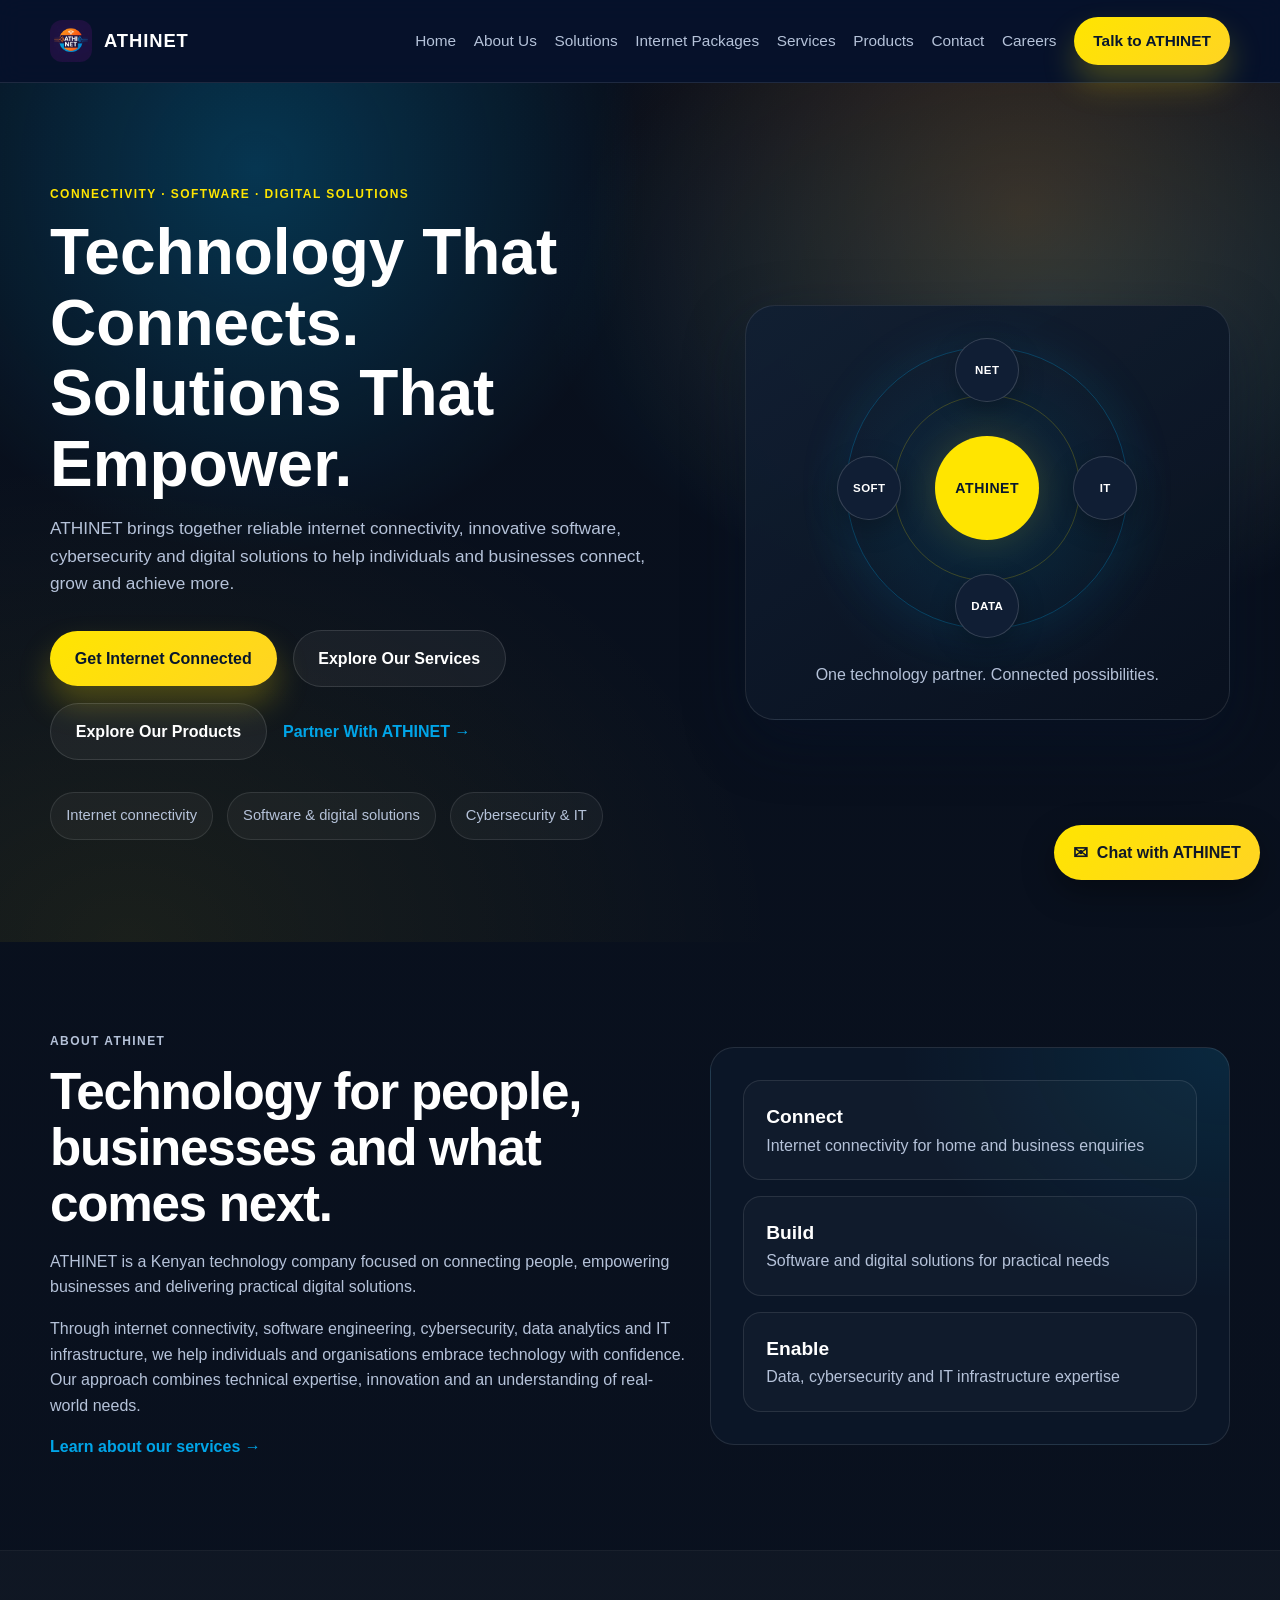
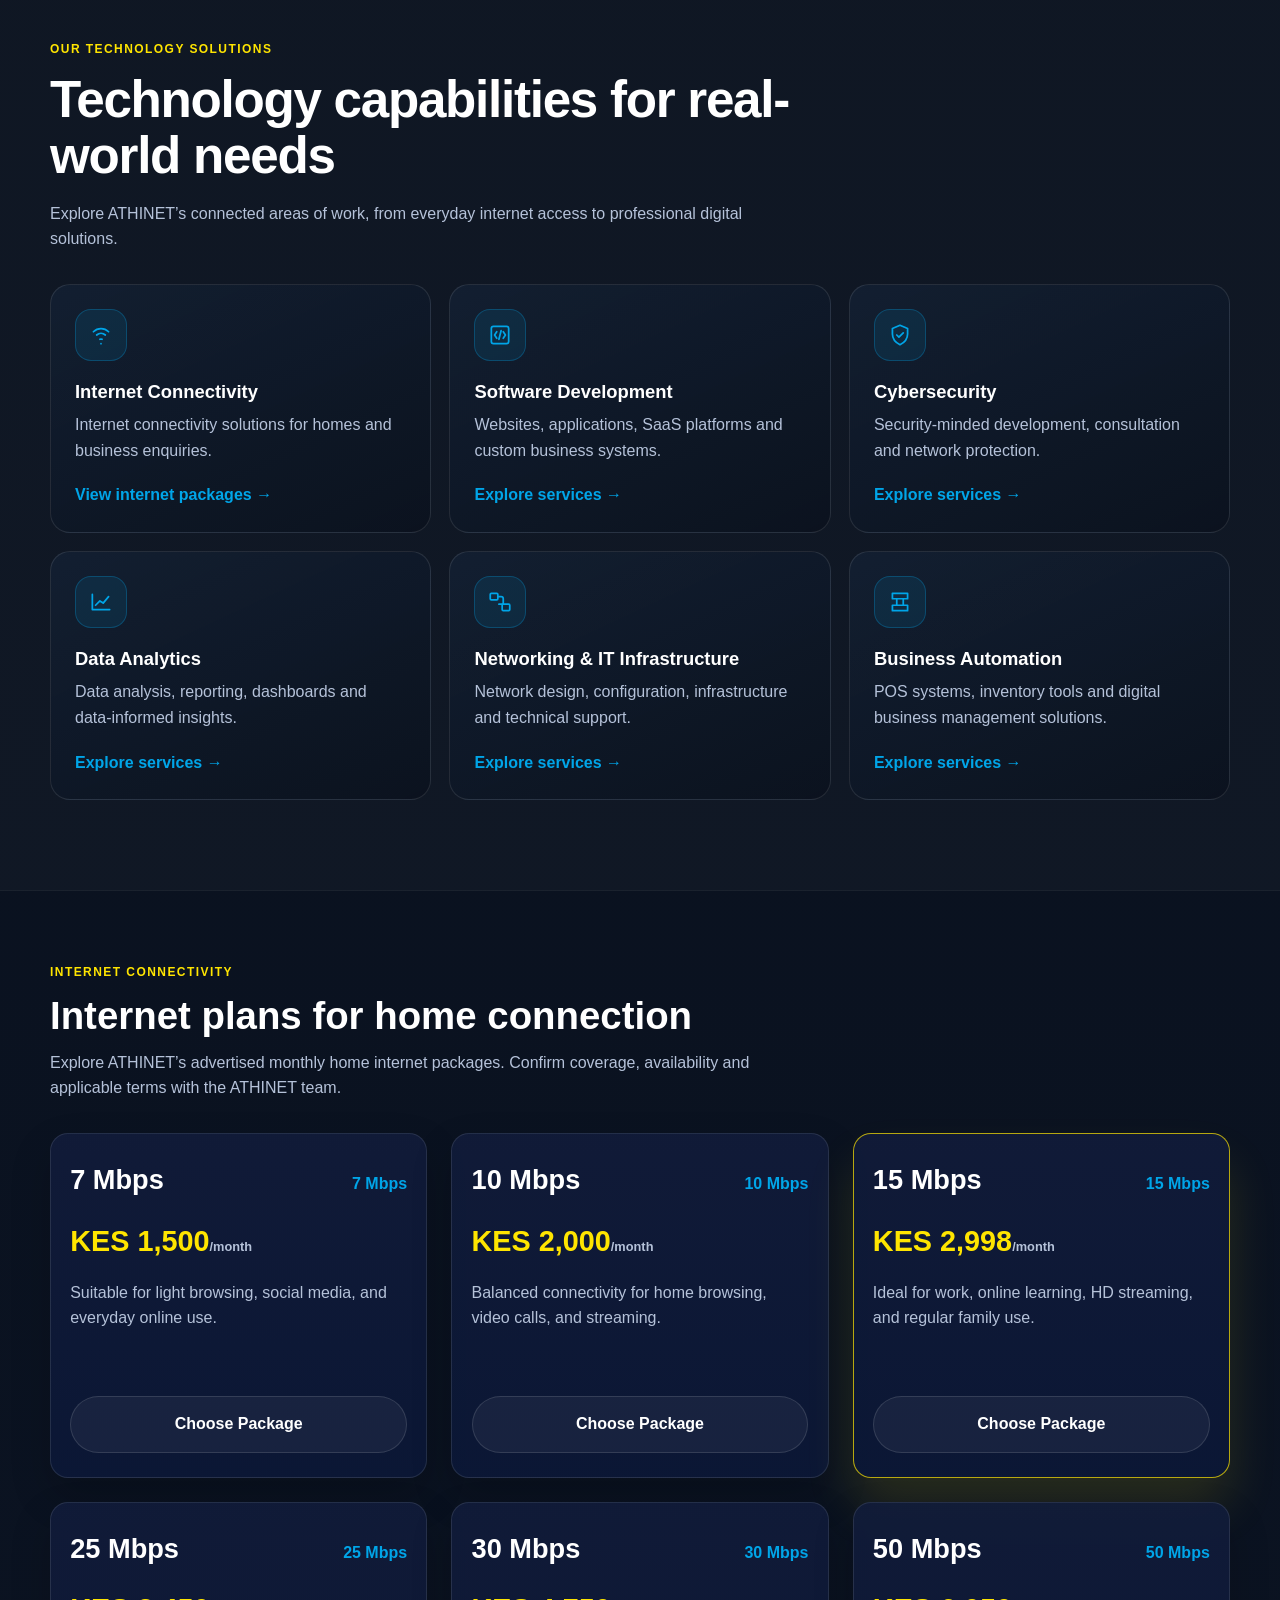
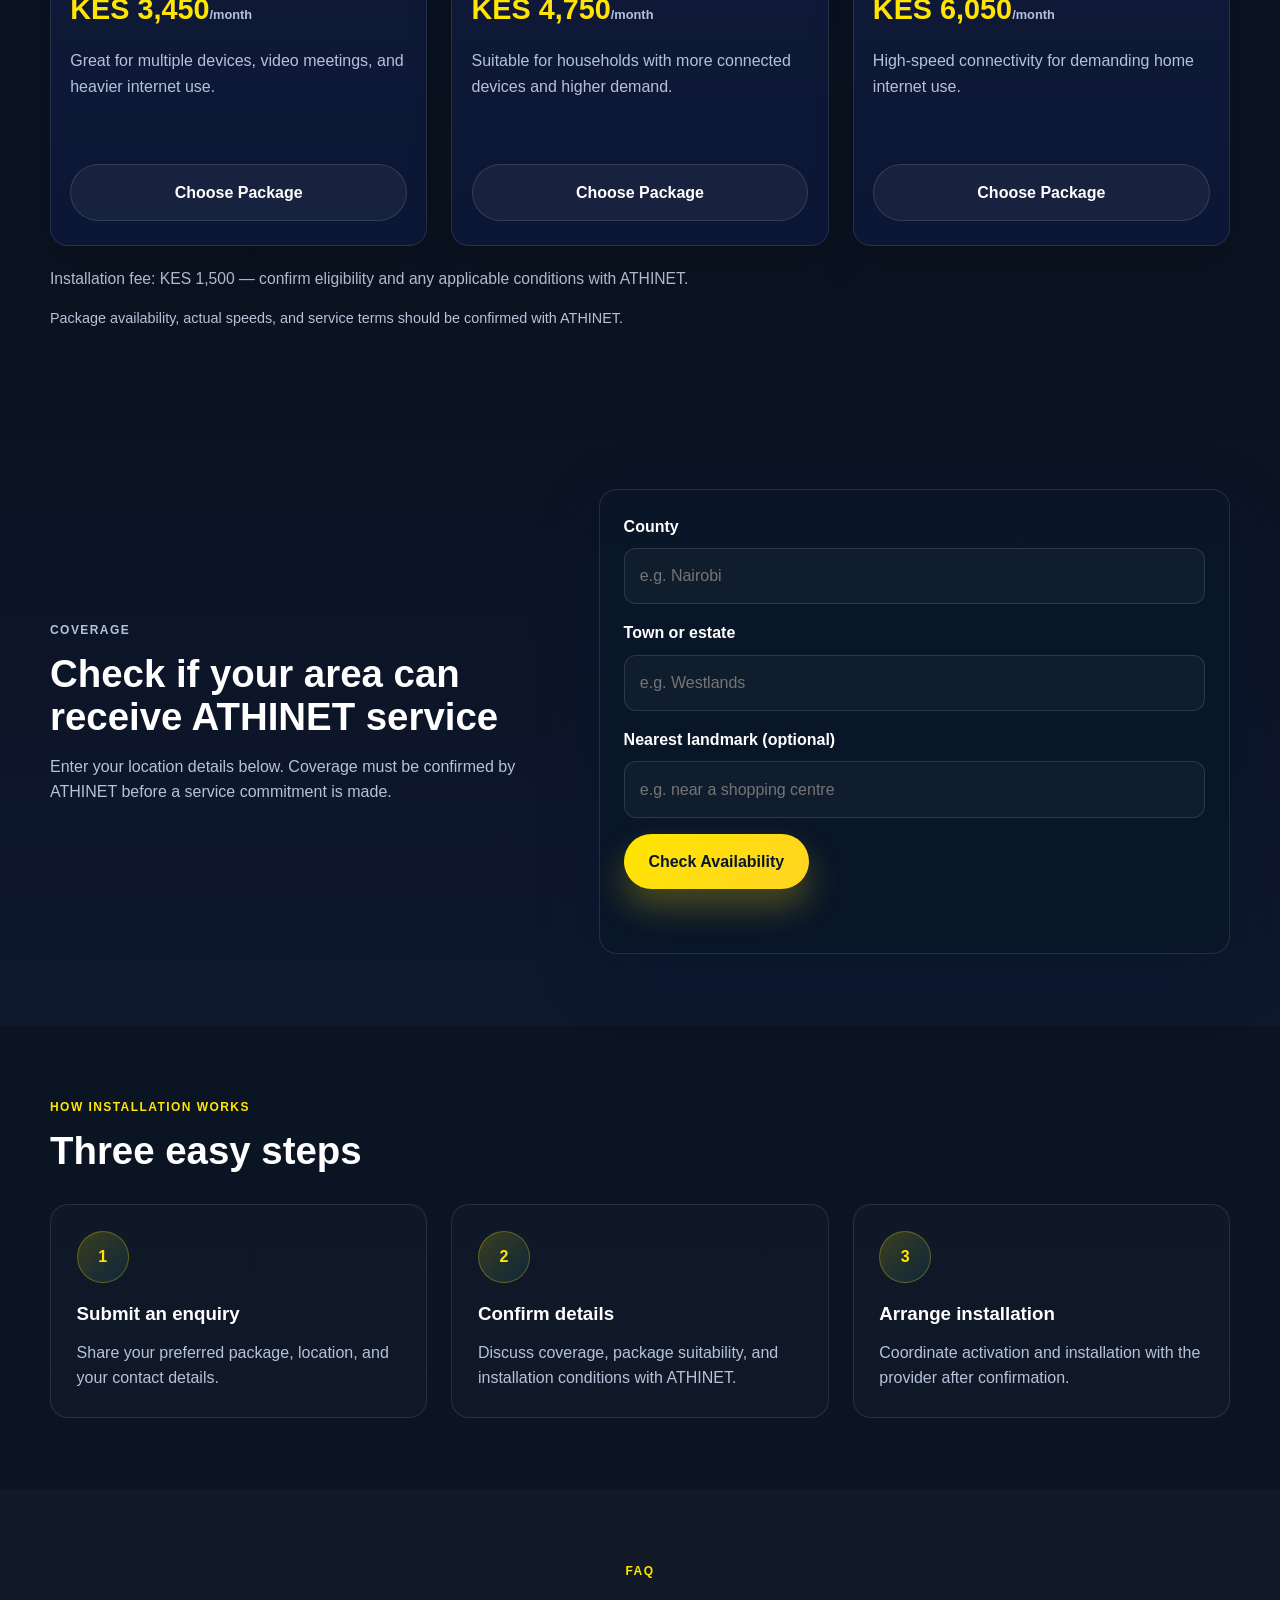
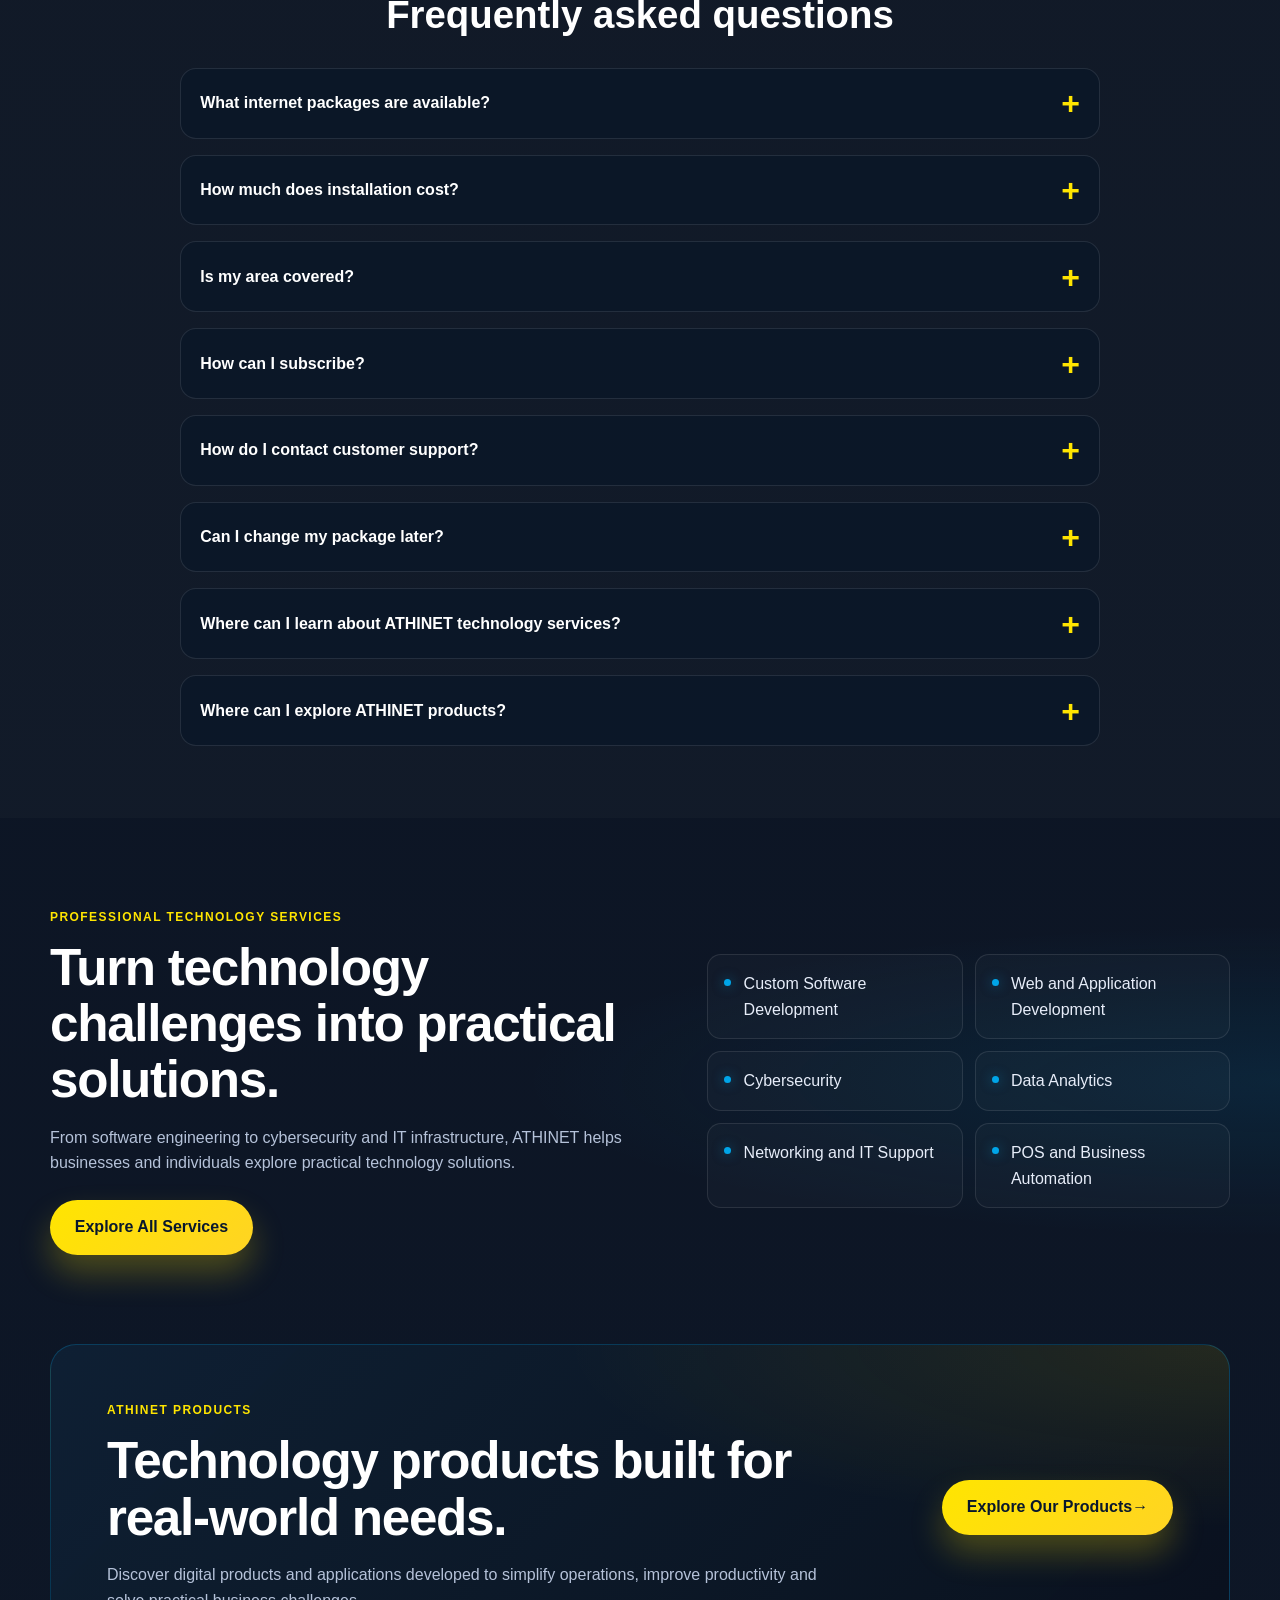
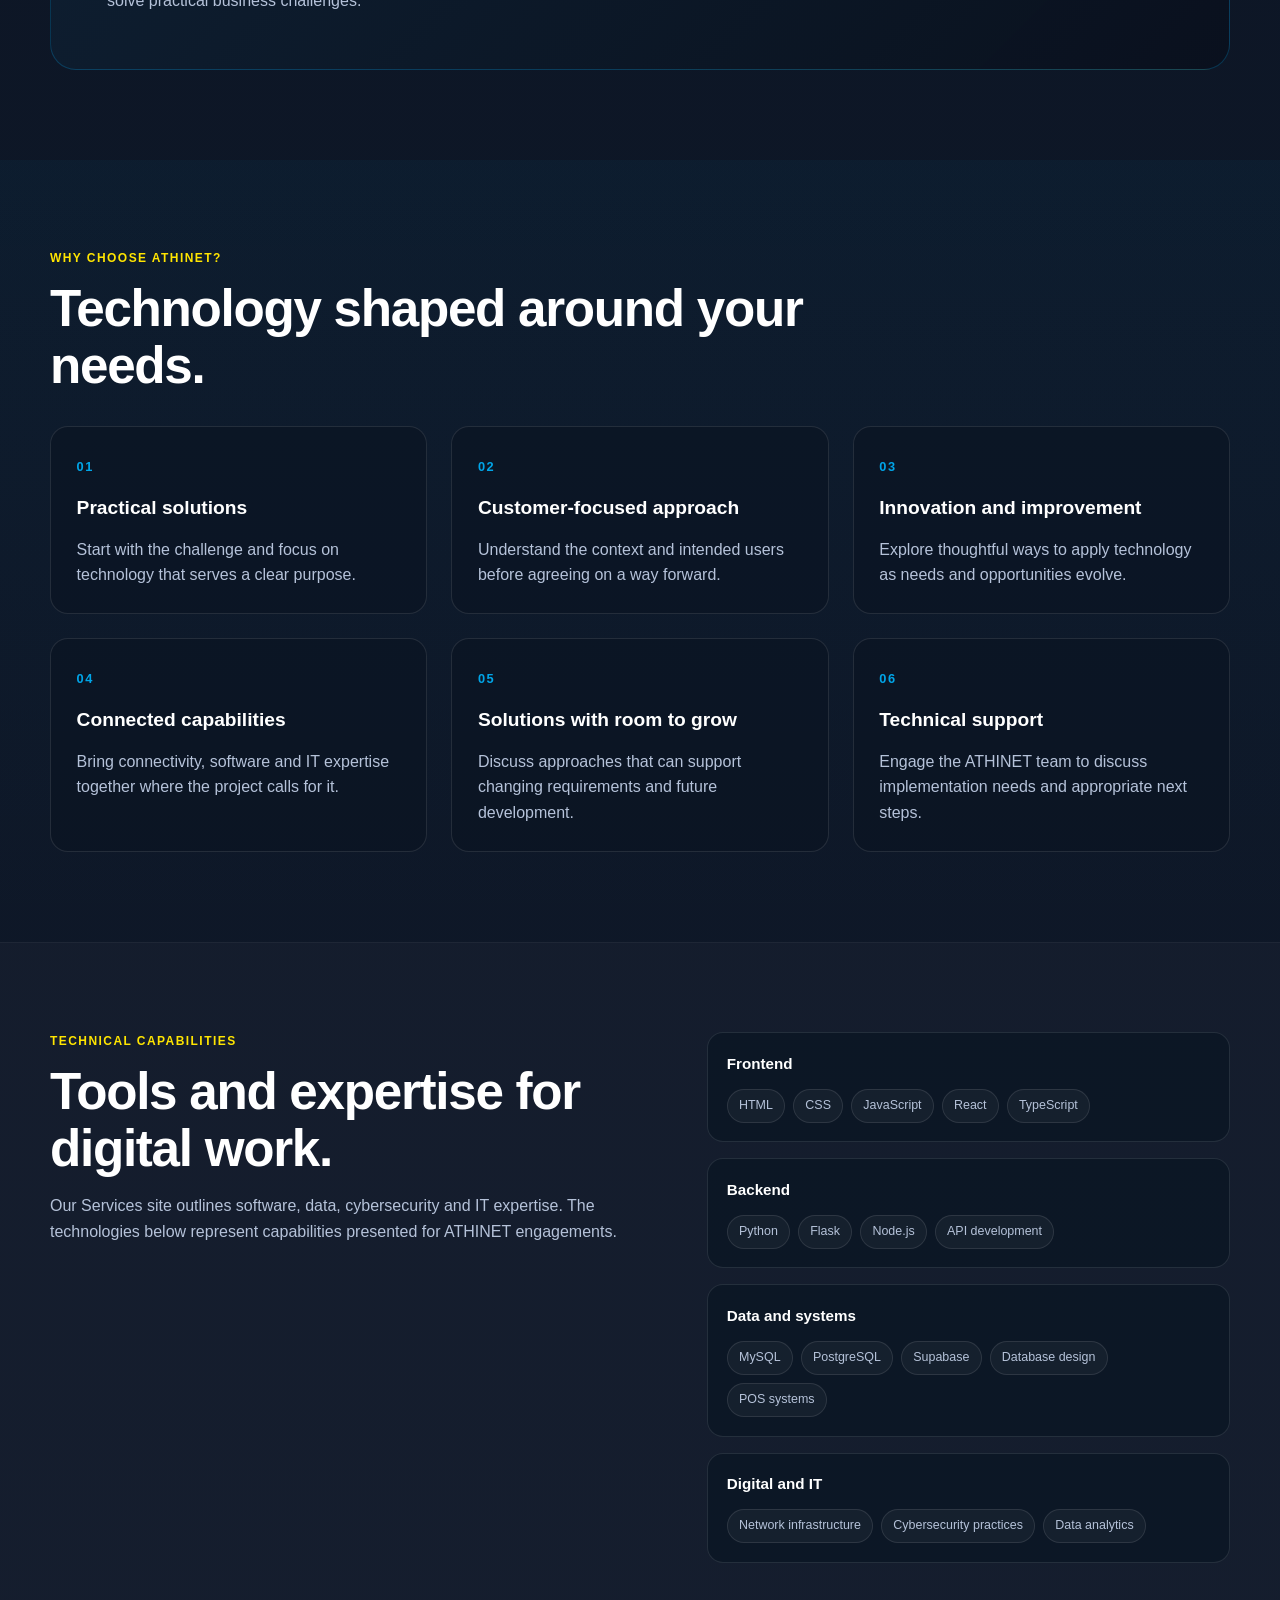
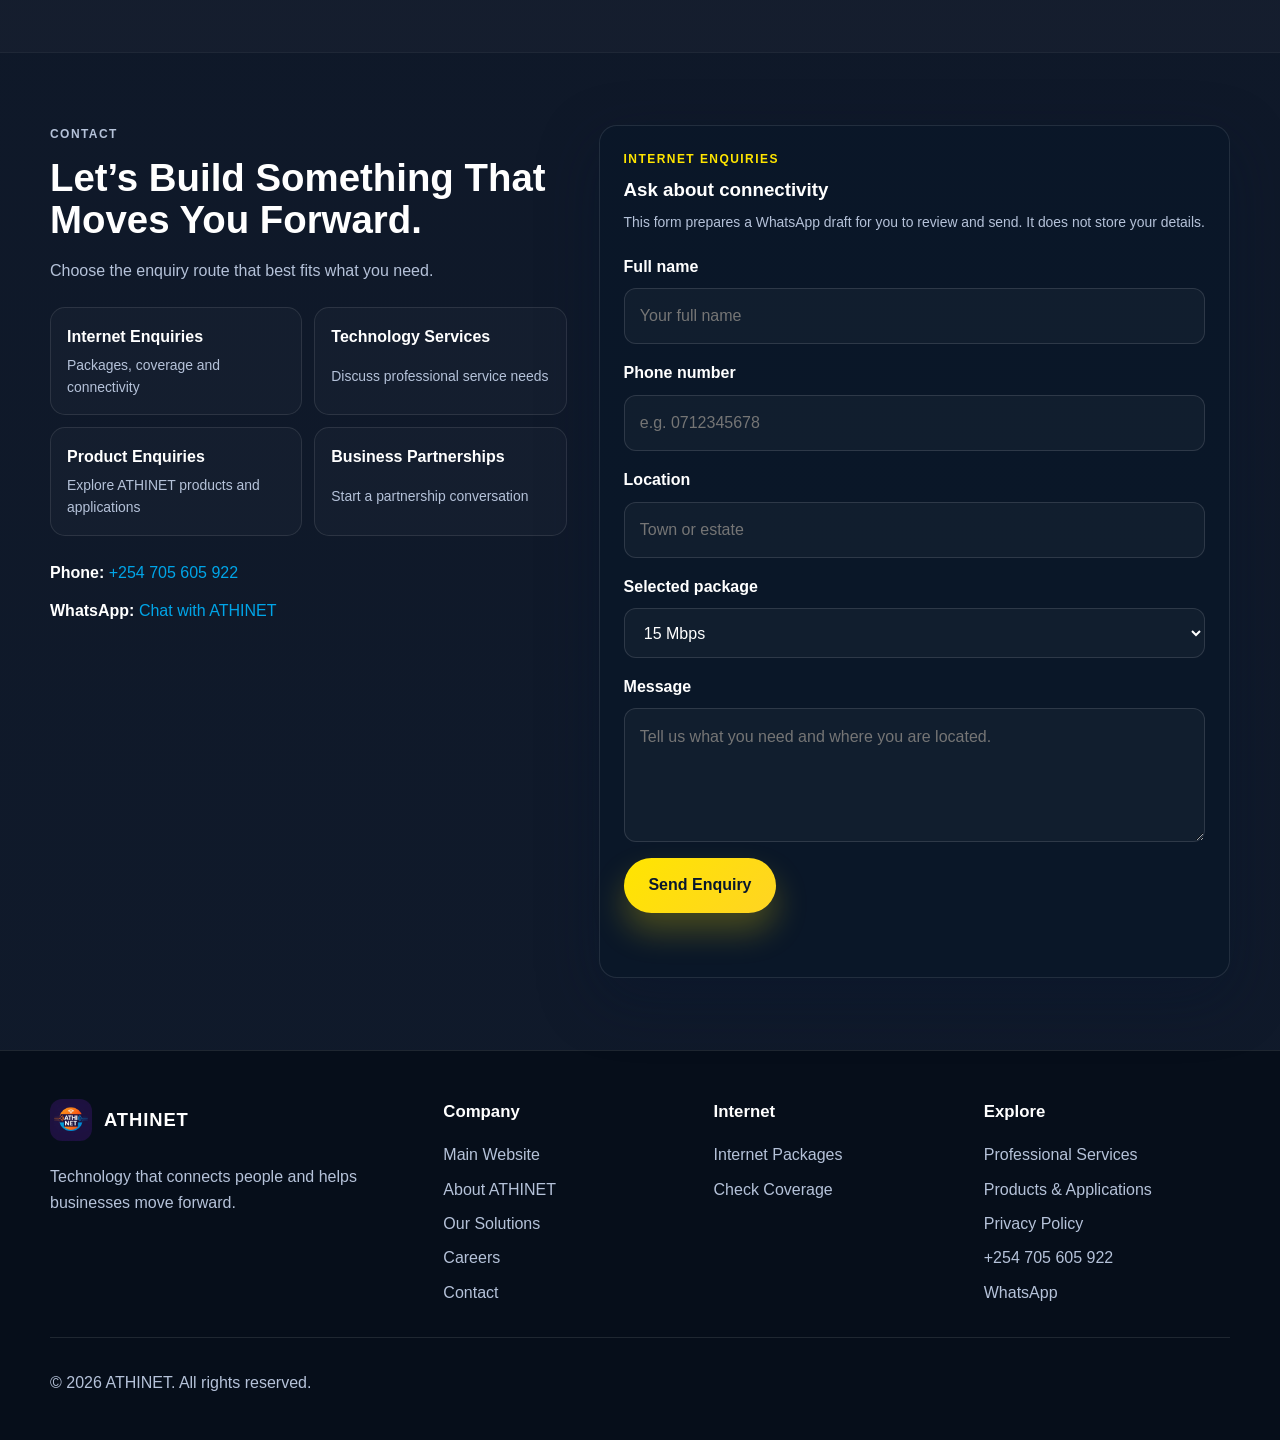
==== commit 2ac3ee90: "Career and application platform" ====
--- a/index.html
+++ b/index.html
@@ -79,6 +79,7 @@
           <a href="https://services.athinet.co.ke/">Services</a>
           <a href="https://products.athinet.co.ke/">Products</a>
           <a href="#contact">Contact</a>
+          <a href="careers.html">Careers</a>
           <a class="btn btn-primary nav-cta" href="#contact">Talk to ATHINET</a>
         </nav>
       </div>
@@ -627,6 +628,7 @@
             <li><a href="https://athinet.co.ke/">Main Website</a></li>
             <li><a href="#about">About ATHINET</a></li>
             <li><a href="#solutions">Our Solutions</a></li>
+            <li><a href="careers.html">Careers</a></li>
             <li><a href="#contact">Contact</a></li>
           </ul>
         </div>
@@ -644,6 +646,7 @@
           <ul>
             <li><a href="https://services.athinet.co.ke/">Professional Services</a></li>
             <li><a href="https://products.athinet.co.ke/">Products &amp; Applications</a></li>
+            <li><a href="privacy.html">Privacy Policy</a></li>
             <li><a href="tel:+254705605922">+254 705 605 922</a></li>
             <li><a href="https://wa.me/254705605922" target="_blank" rel="noopener noreferrer">WhatsApp</a></li>
           </ul>
